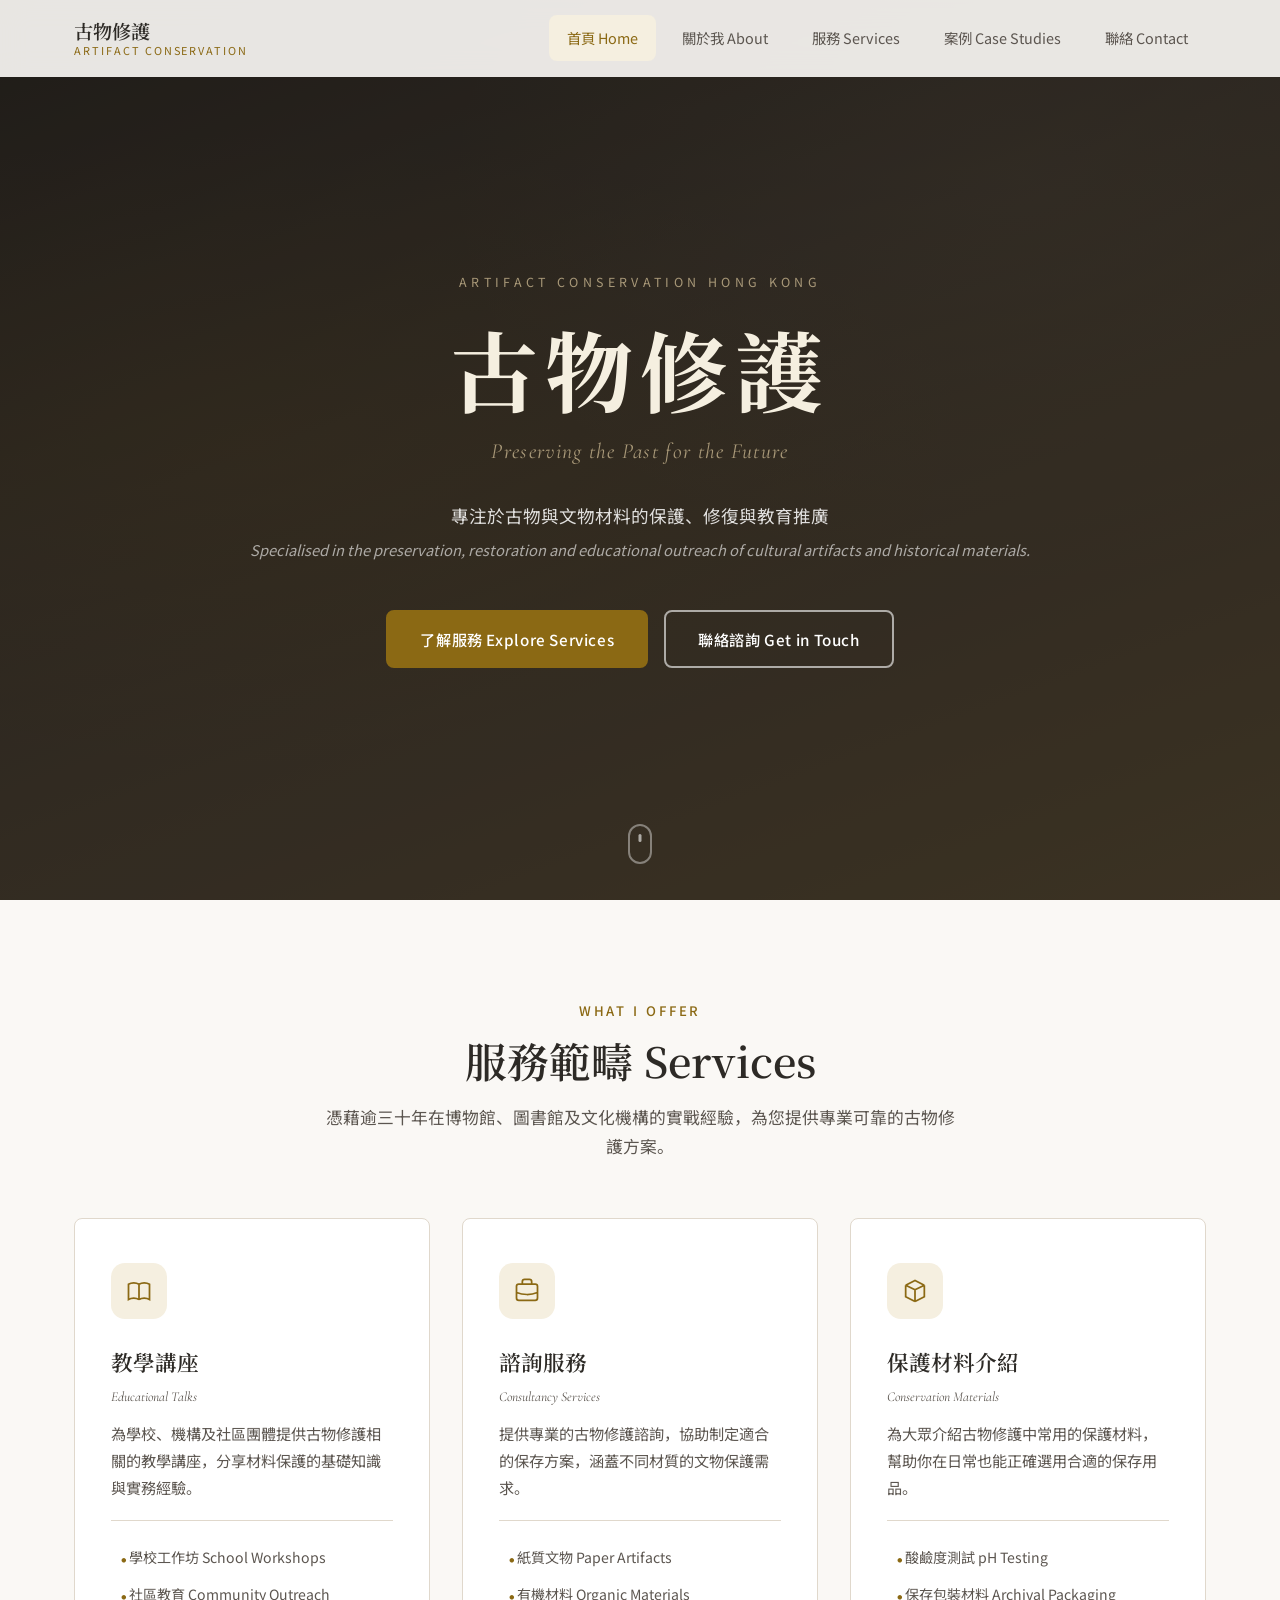
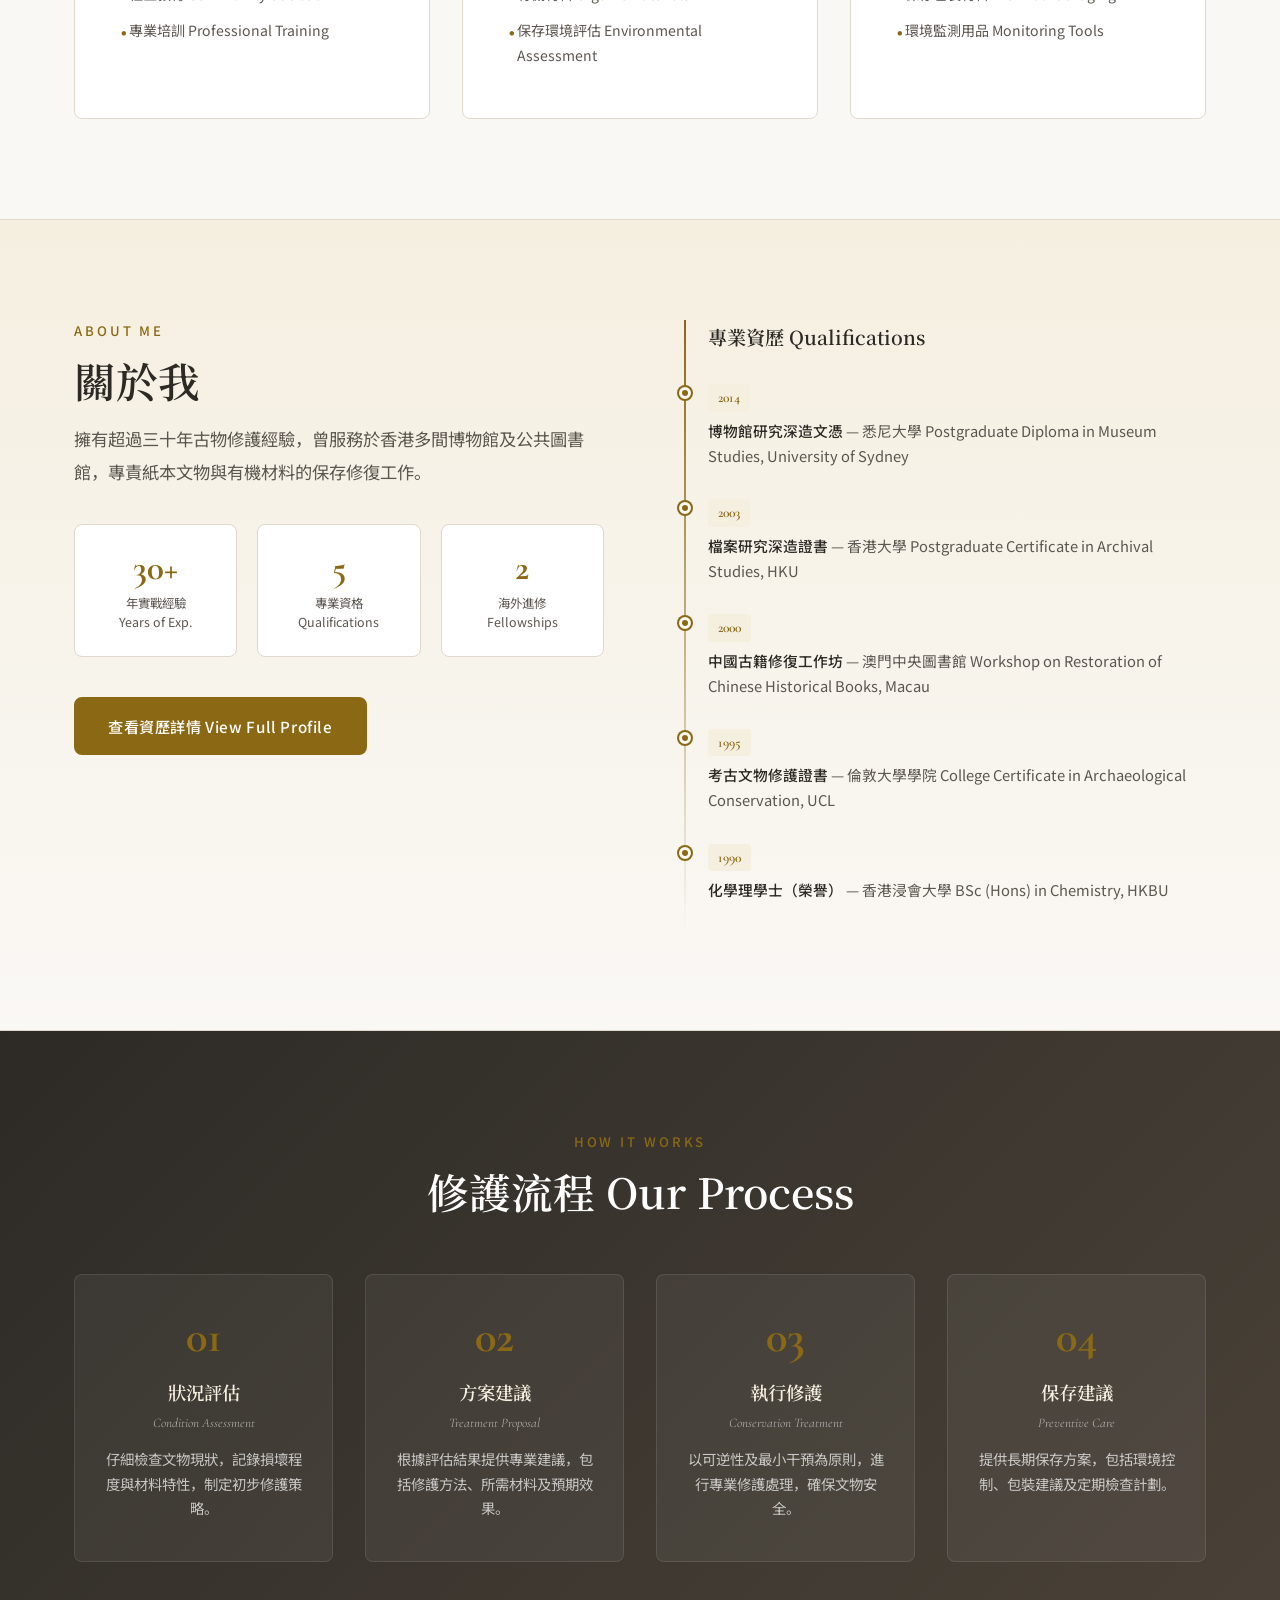
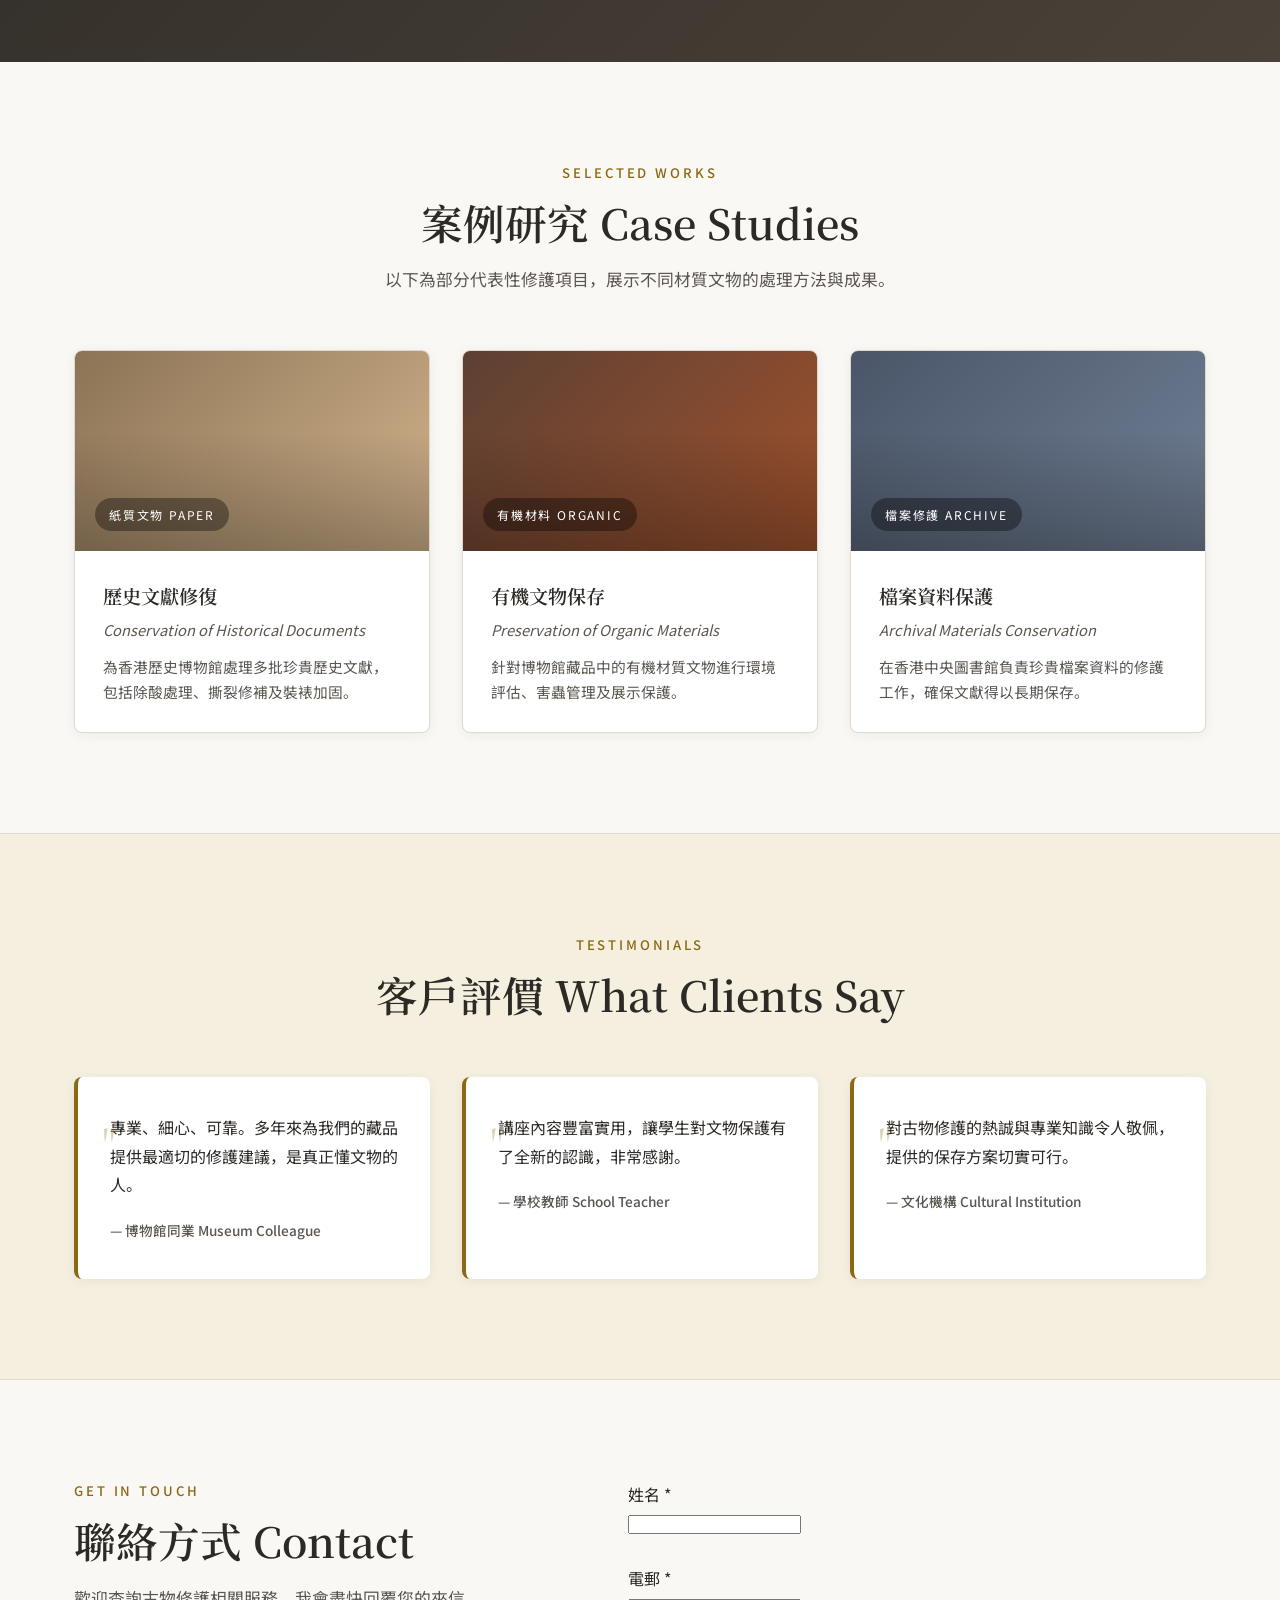
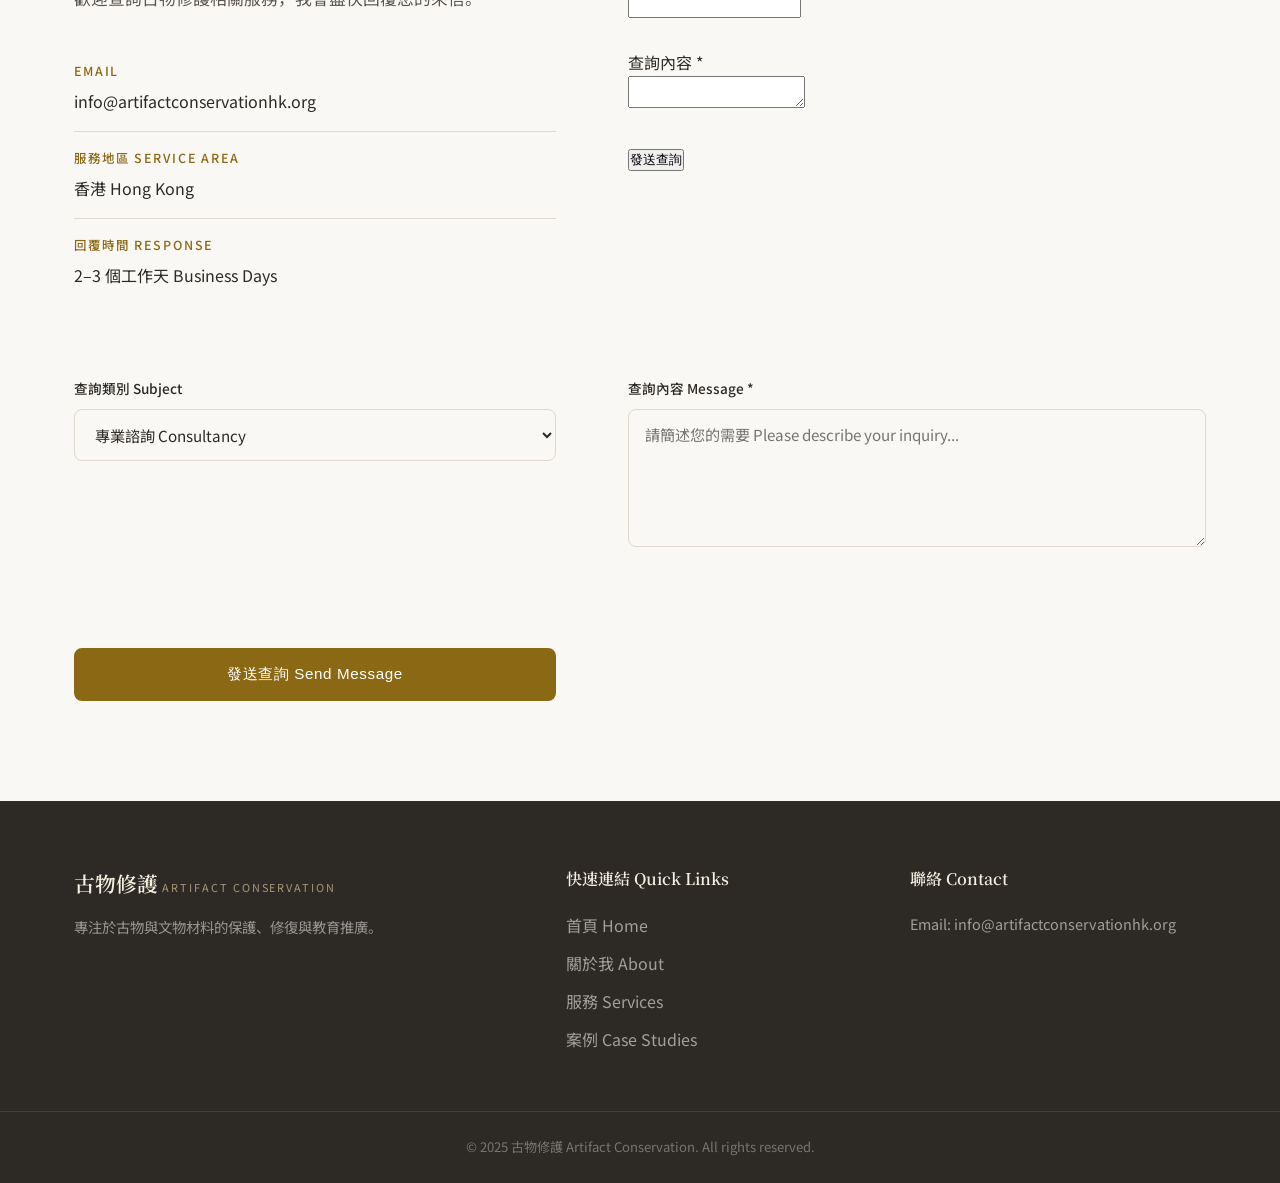
==== index.html @ 7758b143 "Update contact form with new submission method" ====
<!DOCTYPE html>
<html lang="zh-HK">
<head>
<meta charset="UTF-8">
<meta name="viewport" content="width=device-width, initial-scale=1.0">
<meta name="description" content="古物修護 Artifact Conservation — 專注於古物與文物材料的保護、修復與教育推廣。提供教學講座、專業諮詢及保護材料建議。">
<meta name="keywords" content="古物修護, 文物修復, artifact conservation, Hong Kong, 香港, 文物保護, conservation consultancy">
<meta property="og:title" content="古物修護 Artifact Conservation">
<meta property="og:description" content="專注於古物與文物材料的保護、修復與教育推廣">
<meta property="og:type" content="website">
<title>古物修護 Artifact Conservation | 專業文物修復與保護</title>
<link rel="preconnect" href="https://fonts.googleapis.com">
<link rel="preconnect" href="https://fonts.gstatic.com" crossorigin>
<link href="https://fonts.googleapis.com/css2?family=Cormorant+Garamond:wght@400;500;600;700&family=Noto+Sans+SC:wght@300;400;500;700&family=Noto+Serif+SC:wght@400;500;600;700&display=swap" rel="stylesheet">
<style>
/* ========================================
   古物修護 Artifact Conservation
   Complete Single-File Stylesheet
   ======================================== */
*,*::before,*::after{margin:0;padding:0;box-sizing:border-box}
:root{
    --color-bg:#FAF8F5;--color-surface:#FFFFFF;--color-text:#2D2A26;--color-text-light:#5C5650;
    --color-accent:#8B6914;--color-accent-dark:#6B4F0A;--color-accent-soft:#F5EFE0;
    --color-earth:#6B5B3E;--color-earth-light:#A89878;--color-border:#E0D8CC;
    --color-overlay:rgba(20,18,14,.55);
    --font-serif:'Cormorant Garamond','Noto Serif SC',Georgia,serif;
    --font-sans:'Noto Sans SC','Helvetica Neue',Arial,sans-serif;
    --font-serif-cn:'Noto Serif SC','Cormorant Garamond',serif;
    --container-max:1180px;--radius:8px;
    --shadow-sm:0 2px 12px rgba(0,0,0,.06);--shadow-md:0 6px 28px rgba(0,0,0,.1);--shadow-lg:0 12px 48px rgba(0,0,0,.14);
    --transition:all .35s cubic-bezier(.4,0,.2,1);
}
html{scroll-behavior:smooth;scroll-padding-top:80px}
body{font-family:var(--font-sans);font-size:16px;line-height:1.75;color:var(--color-text);background:var(--color-bg);-webkit-font-smoothing:antialiased;-moz-osx-font-smoothing:grayscale}
img{max-width:100%;display:block}
a{color:var(--color-accent);text-decoration:none;transition:var(--transition)}
a:hover{color:var(--color-accent-dark)}
.container{max-width:var(--container-max);margin:0 auto;padding:0 24px}

/* Typography */
.section-eyebrow{font-size:.82rem;font-weight:500;letter-spacing:.22em;text-transform:uppercase;color:var(--color-accent);margin-bottom:10px}
.section-title{font-family:var(--font-serif-cn);font-size:clamp(1.8rem,3.5vw,2.6rem);font-weight:600;line-height:1.3;margin-bottom:16px;color:var(--color-text)}
.section-intro{font-size:1.05rem;color:var(--color-text-light);max-width:640px;margin:0 auto 48px}
.section-header{text-align:center;margin-bottom:56px}
.section-header.light .section-title{color:#fff}
.section-header.light .section-intro{color:rgba(255,255,255,.8)}

/* Buttons */
.btn{display:inline-flex;align-items:center;justify-content:center;padding:14px 32px;font-size:.95rem;font-weight:500;letter-spacing:.04em;border-radius:var(--radius);border:2px solid transparent;cursor:pointer;transition:var(--transition);text-decoration:none;white-space:nowrap}
.btn-primary{background:var(--color-accent);color:#fff;border-color:var(--color-accent)}
.btn-primary:hover{background:var(--color-accent-dark);border-color:var(--color-accent-dark);color:#fff;transform:translateY(-2px);box-shadow:var(--shadow-md)}
.btn-outline{background:transparent;color:#fff;border-color:rgba(255,255,255,.6)}
.btn-outline:hover{background:rgba(255,255,255,.12);border-color:#fff;color:#fff}
.btn-block{width:100%}

/* Navigation */
.navbar{position:fixed;top:0;left:0;right:0;z-index:1000;background:rgba(250,248,245,.92);backdrop-filter:blur(14px);-webkit-backdrop-filter:blur(14px);border-bottom:1px solid transparent;transition:var(--transition)}
.navbar.scrolled{border-bottom-color:var(--color-border);box-shadow:var(--shadow-sm)}
.nav-container{max-width:var(--container-max);margin:0 auto;padding:0 24px;display:flex;align-items:center;justify-content:space-between;height:76px}
.nav-logo{display:flex;flex-direction:column;line-height:1.2;text-decoration:none}
.logo-cn{font-family:var(--font-serif-cn);font-size:1.2rem;font-weight:600;color:var(--color-text)}
.logo-en{font-size:.68rem;letter-spacing:.18em;text-transform:uppercase;color:var(--color-accent);margin-top:2px}
.nav-menu{display:flex;list-style:none;gap:8px}
.nav-link{display:block;padding:10px 18px;font-size:.9rem;color:var(--color-text-light);border-radius:var(--radius);transition:var(--transition);white-space:nowrap}
.nav-link:hover,.nav-link.active{color:var(--color-accent);background:var(--color-accent-soft)}
.nav-toggle{display:none;flex-direction:column;gap:5px;background:none;border:none;cursor:pointer;padding:8px}
.nav-toggle span{width:26px;height:2px;background:var(--color-text);border-radius:2px;transition:var(--transition)}

/* Hero */
.hero{position:relative;min-height:100vh;display:flex;align-items:center;justify-content:center;text-align:center;background:linear-gradient(160deg,#2D2A26 0%,#4A4238 40%,#6B5B3E 100%);overflow:hidden;padding:120px 24px 80px}
.hero::before{content:'';position:absolute;inset:0;background-image:radial-gradient(ellipse at 20% 50%,rgba(139,105,20,.15) 0%,transparent 50%),radial-gradient(ellipse at 80% 20%,rgba(168,152,120,.1) 0%,transparent 40%);pointer-events:none}
.hero-overlay{position:absolute;inset:0;background:var(--color-overlay)}
.hero-content{position:relative;z-index:2;max-width:800px;color:#fff}
.hero-eyebrow{font-size:.78rem;letter-spacing:.35em;text-transform:uppercase;color:var(--color-earth-light);margin-bottom:24px}
.hero-title{margin-bottom:28px}
.hero-title-cn{display:block;font-family:var(--font-serif-cn);font-size:clamp(3rem,8vw,5.5rem);font-weight:700;letter-spacing:.08em;color:#F5EFE0;line-height:1.15}
.hero-title-en{display:block;font-family:var(--font-serif);font-size:clamp(1rem,2vw,1.35rem);font-weight:400;font-style:italic;color:var(--color-earth-light);letter-spacing:.06em;margin-top:14px}
.hero-subtitle{font-size:1.1rem;line-height:1.9;color:rgba(255,255,255,.85);margin-bottom:44px}
.hero-subtitle em{font-size:.92rem;color:rgba(255,255,255,.6)}
.hero-actions{display:flex;gap:16px;justify-content:center;flex-wrap:wrap}
.hero-scroll{position:absolute;bottom:36px;left:50%;transform:translateX(-50%);z-index:2}
.hero-scroll span{display:block;width:24px;height:40px;border:2px solid rgba(255,255,255,.4);border-radius:14px;position:relative}
.hero-scroll span::after{content:'';position:absolute;top:8px;left:50%;transform:translateX(-50%);width:3px;height:8px;background:rgba(255,255,255,.6);border-radius:2px;animation:scroll-bounce 1.8s infinite}
@keyframes scroll-bounce{0%,100%{opacity:1;transform:translateX(-50%) translateY(0)}50%{opacity:.3;transform:translateX(-50%) translateY(10px)}}

/* Services */
.services{padding:100px 0;background:var(--color-bg)}
.services-grid{display:grid;grid-template-columns:repeat(auto-fit,minmax(300px,1fr));gap:32px}
.service-card{background:var(--color-surface);border:1px solid var(--color-border);border-radius:var(--radius);padding:44px 36px;transition:var(--transition);position:relative;overflow:hidden}
.service-card::before{content:'';position:absolute;top:0;left:0;right:0;height:4px;background:linear-gradient(90deg,var(--color-accent),var(--color-earth-light));opacity:0;transition:var(--transition)}
.service-card:hover{transform:translateY(-6px);box-shadow:var(--shadow-lg);border-color:transparent}
.service-card:hover::before{opacity:1}
.service-icon{width:56px;height:56px;border-radius:14px;background:var(--color-accent-soft);color:var(--color-accent);display:flex;align-items:center;justify-content:center;margin-bottom:24px}
.service-icon svg{width:28px;height:28px}
.service-card h3{font-family:var(--font-serif-cn);font-size:1.35rem;font-weight:600;margin-bottom:12px}
.service-card h3 em{display:block;font-family:var(--font-serif);font-size:.85rem;font-weight:400;color:var(--color-text-light);font-style:italic;margin-top:4px}
.service-card>p{color:var(--color-text-light);margin-bottom:20px;font-size:.95rem}
.service-list{list-style:none;padding:18px 0 0;border-top:1px solid var(--color-border)}
.service-list li{font-size:.88rem;color:var(--color-text-light);padding:6px 0 6px 18px;position:relative}
.service-list li::before{content:'·';position:absolute;left:4px;color:var(--color-accent);font-weight:700;font-size:1.1rem}

/* About */
.about-preview{padding:100px 0;background:linear-gradient(180deg,#F5EFE0 0%,#FAF8F5 100%);border-top:1px solid var(--color-border);border-bottom:1px solid var(--color-border)}
.about-grid{display:grid;grid-template-columns:1fr 1fr;gap:72px;align-items:start}
.about-lead{font-size:1.08rem;color:var(--color-text-light);line-height:1.9;margin-bottom:36px}
.credentials{display:grid;grid-template-columns:repeat(3,1fr);gap:20px;margin-bottom:40px}
.credential-item{text-align:center;padding:24px 16px;background:var(--color-surface);border-radius:var(--radius);border:1px solid var(--color-border)}
.credential-num{display:block;font-family:var(--font-serif);font-size:2.2rem;font-weight:700;color:var(--color-accent);line-height:1.1}
.credential-label{display:block;font-size:.78rem;color:var(--color-text-light);margin-top:6px;line-height:1.5}
.timeline{position:relative;padding-left:32px}
.timeline::before{content:'';position:absolute;left:8px;top:0;bottom:0;width:2px;background:linear-gradient(180deg,var(--color-accent),transparent)}
.timeline-title{font-family:var(--font-serif-cn);font-size:1.2rem;font-weight:600;margin-bottom:28px}
.timeline-item{position:relative;padding-bottom:28px}
.timeline-item::before{content:'';position:absolute;left:-29px;top:6px;width:12px;height:12px;border-radius:50%;background:var(--color-accent);border:3px solid var(--color-bg);box-shadow:0 0 0 2px var(--color-accent)}
.timeline-year{display:inline-block;font-family:var(--font-serif);font-size:.85rem;font-weight:600;color:var(--color-accent);background:var(--color-accent-soft);padding:2px 10px;border-radius:4px;margin-bottom:6px}
.timeline-item p{font-size:.92rem;color:var(--color-text-light);line-height:1.7}
.timeline-item strong{color:var(--color-text);font-weight:500}

/* Process */
.process{padding:100px 0;background:linear-gradient(135deg,#2D2A26 0%,#4A4238 100%);color:#fff}
.process-steps{display:grid;grid-template-columns:repeat(auto-fit,minmax(240px,1fr));gap:32px}
.process-step{text-align:center;padding:40px 28px;background:rgba(255,255,255,.05);border:1px solid rgba(255,255,255,.1);border-radius:var(--radius);transition:var(--transition)}
.process-step:hover{background:rgba(255,255,255,.08);transform:translateY(-4px)}
.step-num{display:inline-block;font-family:var(--font-serif);font-size:2.8rem;font-weight:700;color:var(--color-accent);margin-bottom:16px;line-height:1}
.process-step h4{font-family:var(--font-serif-cn);font-size:1.15rem;font-weight:600;margin-bottom:12px;color:#F5EFE0}
.process-step h4 em{display:block;font-family:var(--font-serif);font-size:.82rem;font-weight:400;color:rgba(255,255,255,.55);font-style:italic;margin-top:4px}
.process-step p{font-size:.9rem;color:rgba(255,255,255,.7);line-height:1.7}

/* Case Studies */
.case-studies{padding:100px 0;background:var(--color-bg)}
.cases-grid{display:grid;grid-template-columns:repeat(auto-fit,minmax(320px,1fr));gap:32px}
.case-card{background:var(--color-surface);border-radius:var(--radius);overflow:hidden;box-shadow:var(--shadow-sm);transition:var(--transition);border:1px solid var(--color-border)}
.case-card:hover{transform:translateY(-6px);box-shadow:var(--shadow-lg)}
.case-image{height:200px;display:flex;align-items:flex-end;padding:20px;position:relative}
.case-image::after{content:'';position:absolute;inset:0;background:linear-gradient(180deg,transparent 40%,rgba(0,0,0,.3) 100%)}
.case-category{position:relative;z-index:1;font-size:.75rem;letter-spacing:.15em;text-transform:uppercase;color:#fff;background:rgba(0,0,0,.35);padding:6px 14px;border-radius:20px;backdrop-filter:blur(4px)}
.case-body{padding:28px}
.case-body h3{font-family:var(--font-serif-cn);font-size:1.2rem;font-weight:600;margin-bottom:4px}
.case-en{font-size:.82rem;color:var(--color-accent);font-style:italic;margin-bottom:12px}
.case-body>p{font-size:.92rem;color:var(--color-text-light);line-height:1.7}

/* Testimonials */
.testimonials{padding:100px 0;background:var(--color-accent-soft);border-top:1px solid var(--color-border);border-bottom:1px solid var(--color-border)}
.testimonials-grid{display:grid;grid-template-columns:repeat(auto-fit,minmax(300px,1fr));gap:32px}
.testimonial{background:var(--color-surface);padding:36px 32px;border-radius:var(--radius);border-left:4px solid var(--color-accent);box-shadow:var(--shadow-sm);font-style:normal}
.testimonial p{font-size:1rem;color:var(--color-text);line-height:1.8;margin-bottom:20px;position:relative}
.testimonial p::before{content:'"';font-family:var(--font-serif);font-size:3rem;color:var(--color-accent);position:absolute;top:-12px;left:-8px;opacity:.3}
.testimonial footer{font-size:.85rem;color:var(--color-text-light);font-weight:500}

/* Contact */
.contact{padding:100px 0;background:var(--color-bg)}
.contact-grid{display:grid;grid-template-columns:1fr 1.2fr;gap:72px;align-items:start}
.contact-lead{font-size:1.05rem;color:var(--color-text-light);margin-bottom:32px;line-height:1.8}
.contact-list{list-style:none;padding:0}
.contact-list li{display:flex;flex-direction:column;padding:16px 0;border-bottom:1px solid var(--color-border)}
.contact-list li:last-child{border-bottom:none}
.contact-label{font-size:.78rem;text-transform:uppercase;letter-spacing:.15em;color:var(--color-accent);font-weight:500;margin-bottom:4px}
.contact-list a,.contact-list span:not(.contact-label){font-size:1rem;color:var(--color-text)}
.contact-form{background:var(--color-surface);padding:40px;border-radius:var(--radius);box-shadow:var(--shadow-sm);border:1px solid var(--color-border)}
.form-row{display:grid;grid-template-columns:1fr 1fr;gap:20px}
.form-group{margin-bottom:22px}
.form-group label{display:block;font-size:.85rem;font-weight:500;color:var(--color-text);margin-bottom:8px}
.form-group input,.form-group select,.form-group textarea{width:100%;padding:13px 16px;font-size:.95rem;font-family:var(--font-sans);color:var(--color-text);background:var(--color-bg);border:1px solid var(--color-border);border-radius:var(--radius);transition:var(--transition);outline:0}
.form-group input:focus,.form-group select:focus,.form-group textarea:focus{border-color:var(--color-accent);box-shadow:0 0 0 3px rgba(139,105,20,.12);background:#fff}
.form-group textarea{resize:vertical;min-height:120px}

/* Footer */
.footer{background:#2D2A26;color:rgba(255,255,255,.7);padding:64px 0 0}
.footer-grid{display:grid;grid-template-columns:1.5fr 1fr 1fr;gap:48px;margin-bottom:48px}
.footer-brand .logo-cn{color:#F5EFE0;font-size:1.3rem}
.footer-brand .logo-en{color:var(--color-earth-light)}
.footer-brand p{margin-top:14px;font-size:.9rem;color:rgba(255,255,255,.5);line-height:1.7}
.footer h4{font-family:var(--font-serif-cn);font-size:1rem;font-weight:600;color:#F5EFE0;margin-bottom:18px}
.footer-links ul{list-style:none;padding:0}
.footer-links li{margin-bottom:10px}
.footer-links a{color:rgba(255,255,255,.55);font-size:.9rem)}
.footer-links a:hover{color:var(--color-accent)}
.footer-contact p{font-size:.9rem;color:rgba(255,255,255,.55)}
.footer-bottom{border-top:1px solid rgba(255,255,255,.1);padding:24px 0;text-align:center}
.footer-bottom p{font-size:.82rem;color:rgba(255,255,255,.35)}

/* AOS Animations */
[data-aos]{opacity:0;transform:translateY(30px);transition:opacity .7s ease,transform .7s ease}
[data-aos].aos-animate{opacity:1;transform:translateY(0)}
[data-aos="fade-right"]{transform:translateX(-30px)}
[data-aos="fade-right"].aos-animate{transform:translateX(0)}
[data-aos="fade-left"]{transform:translateX(30px)}
[data-aos="fade-left"].aos-animate{transform:translateX(0)}

/* Responsive */
@media (max-width:960px){
    .about-grid,.contact-grid{grid-template-columns:1fr;gap:48px}
    .footer-grid{grid-template-columns:1fr 1fr}
}
@media (max-width:768px){
    .nav-toggle{display:flex}
    .nav-menu{position:fixed;top:76px;left:0;right:0;background:var(--color-surface);flex-direction:column;padding:20px;gap:4px;box-shadow:var(--shadow-md);transform:translateY(-120%);transition:transform .4s ease}
    .nav-menu.open{transform:translateY(0)}
    .nav-link{padding:14px 18px;font-size:1rem}
    .hero{padding:100px 20px 60px}
    .hero-actions{flex-direction:column;align-items:stretch}
    .form-row{grid-template-columns:1fr}
    .credentials{grid-template-columns:1fr}
    .footer-grid{grid-template-columns:1fr;gap:36px}
    .contact-form{padding:28px 22px}
    .services,.about-preview,.process,.case-studies,.testimonials,.contact{padding:72px 0}
}
@media (max-width:480px){
    .container{padding:0 18px}
    .service-card{padding:36px 28px}
    .timeline{padding-left:24px}
}
</style>
</head>
<body>

<nav class="navbar" id="navbar">
    <div class="nav-container">
        <a href="#home" class="nav-logo">
            <span class="logo-cn">古物修護</span>
            <span class="logo-en">Artifact Conservation</span>
        </a>
        <button class="nav-toggle" id="navToggle" aria-label="開啟選單">
            <span></span><span></span><span></span>
        </button>
        <ul class="nav-menu" id="navMenu">
            <li><a href="#home" class="nav-link active">首頁 Home</a></li>
            <li><a href="#about" class="nav-link">關於我 About</a></li>
            <li><a href="#services" class="nav-link">服務 Services</a></li>
            <li><a href="#case-studies" class="nav-link">案例 Case Studies</a></li>
            <li><a href="#contact" class="nav-link">聯絡 Contact</a></li>
        </ul>
    </div>
</nav>

<!-- Hero -->
<section class="hero" id="home">
    <div class="hero-overlay"></div>
    <div class="hero-content">
        <p class="hero-eyebrow">Artifact Conservation Hong Kong</p>
        <h1 class="hero-title">
            <span class="hero-title-cn">古物修護</span>
            <span class="hero-title-en">Preserving the Past for the Future</span>
        </h1>
        <p class="hero-subtitle">
            專注於古物與文物材料的保護、修復與教育推廣<br>
            <em>Specialised in the preservation, restoration and educational outreach of cultural artifacts and historical materials.</em>
        </p>
        <div class="hero-actions">
            <a href="#services" class="btn btn-primary">了解服務 Explore Services</a>
            <a href="#contact" class="btn btn-outline">聯絡諮詢 Get in Touch</a>
        </div>
    </div>
    <div class="hero-scroll"><span></span></div>
</section>

<!-- Services -->
<section class="services" id="services">
    <div class="container">
        <header class="section-header">
            <p class="section-eyebrow">What I Offer</p>
            <h2 class="section-title">服務範疇 Services</h2>
            <p class="section-intro">憑藉逾三十年在博物館、圖書館及文化機構的實戰經驗，為您提供專業可靠的古物修護方案。</p>
        </header>
        <div class="services-grid">
            <article class="service-card" data-aos="fade-up">
                <div class="service-icon">
                    <svg viewBox="0 0 24 24" fill="none" stroke="currentColor" stroke-width="1.5"><path d="M12 6.253v13m0-13C10.832 5.477 9.246 5 7.5 5S4.168 5.477 3 6.253v13C4.168 18.477 5.754 18 7.5 18s3.332.477 4.5 1.253m0-13C13.168 5.477 14.754 5 16.5 5c1.747 0 3.332.477 4.5 1.253v13C19.832 18.477 18.247 18 16.5 18c-1.746 0-3.332.477-4.5 1.253"/></svg>
                </div>
                <h3>教學講座 <em>Educational Talks</em></h3>
                <p>為學校、機構及社區團體提供古物修護相關的教學講座，分享材料保護的基礎知識與實務經驗。</p>
                <ul class="service-list">
                    <li>學校工作坊 School Workshops</li>
                    <li>社區教育 Community Outreach</li>
                    <li>專業培訓 Professional Training</li>
                </ul>
            </article>
            <article class="service-card" data-aos="fade-up" data-aos-delay="100">
                <div class="service-icon">
                    <svg viewBox="0 0 24 24" fill="none" stroke="currentColor" stroke-width="1.5"><path d="M21 13.255A23.931 23.931 0 0112 15c-3.183 0-6.22-.62-9-1.745M16 6V4a2 2 0 00-2-2h-4a2 2 0 00-2 2v2m4 6h.01M5 20h14a2 2 0 002-2V8a2 2 0 00-2-2H5a2 2 0 00-2 2v10a2 2 0 002 2z"/></svg>
                </div>
                <h3>諮詢服務 <em>Consultancy Services</em></h3>
                <p>提供專業的古物修護諮詢，協助制定適合的保存方案，涵蓋不同材質的文物保護需求。</p>
                <ul class="service-list">
                    <li>紙質文物 Paper Artifacts</li>
                    <li>有機材料 Organic Materials</li>
                    <li>保存環境評估 Environmental Assessment</li>
                </ul>
            </article>
            <article class="service-card" data-aos="fade-up" data-aos-delay="200">
                <div class="service-icon">
                    <svg viewBox="0 0 24 24" fill="none" stroke="currentColor" stroke-width="1.5"><path d="M20 7l-8-4-8 4m16 0l-8 4m8-4v10l-8 4m0-10L4 7m8 4v10M4 7v10l8 4"/></svg>
                </div>
                <h3>保護材料介紹 <em>Conservation Materials</em></h3>
                <p>為大眾介紹古物修護中常用的保護材料，幫助你在日常也能正確選用合適的保存用品。</p>
                <ul class="service-list">
                    <li>酸鹼度測試 pH Testing</li>
                    <li>保存包裝材料 Archival Packaging</li>
                    <li>環境監測用品 Monitoring Tools</li>
                </ul>
            </article>
        </div>
    </div>
</section>

<!-- About -->
<section class="about-preview" id="about">
    <div class="container about-grid">
        <div class="about-text" data-aos="fade-right">
            <p class="section-eyebrow">About Me</p>
            <h2 class="section-title">關於我</h2>
            <p class="about-lead">擁有超過三十年古物修護經驗，曾服務於香港多間博物館及公共圖書館，專責紙本文物與有機材料的保存修復工作。</p>
            <div class="credentials">
                <div class="credential-item">
                    <span class="credential-num">30+</span>
                    <span class="credential-label">年實戰經驗<br>Years of Exp.</span>
                </div>
                <div class="credential-item">
                    <span class="credential-num">5</span>
                    <span class="credential-label">專業資格<br>Qualifications</span>
                </div>
                <div class="credential-item">
                    <span class="credential-num">2</span>
                    <span class="credential-label">海外進修<br>Fellowships</span>
                </div>
            </div>
            <a href="#case-studies" class="btn btn-primary">查看資歷詳情 View Full Profile</a>
        </div>
        <div class="timeline" data-aos="fade-left">
            <h3 class="timeline-title">專業資歷 Qualifications</h3>
            <div class="timeline-item">
                <span class="timeline-year">2014</span>
                <p><strong>博物館研究深造文憑</strong> — 悉尼大學 Postgraduate Diploma in Museum Studies, University of Sydney</p>
            </div>
            <div class="timeline-item">
                <span class="timeline-year">2003</span>
                <p><strong>檔案研究深造證書</strong> — 香港大學 Postgraduate Certificate in Archival Studies, HKU</p>
            </div>
            <div class="timeline-item">
                <span class="timeline-year">2000</span>
                <p><strong>中國古籍修復工作坊</strong> — 澳門中央圖書館 Workshop on Restoration of Chinese Historical Books, Macau</p>
            </div>
            <div class="timeline-item">
                <span class="timeline-year">1995</span>
                <p><strong>考古文物修護證書</strong> — 倫敦大學學院 College Certificate in Archaeological Conservation, UCL</p>
            </div>
            <div class="timeline-item">
                <span class="timeline-year">1990</span>
                <p><strong>化學理學士（榮譽）</strong> — 香港浸會大學 BSc (Hons) in Chemistry, HKBU</p>
            </div>
        </div>
    </div>
</section>

<!-- Process -->
<section class="process">
    <div class="container">
        <header class="section-header light">
            <p class="section-eyebrow">How It Works</p>
            <h2 class="section-title">修護流程 Our Process</h2>
        </header>
        <div class="process-steps">
            <div class="process-step" data-aos="fade-up">
                <span class="step-num">01</span>
                <h4>狀況評估<br><em>Condition Assessment</em></h4>
                <p>仔細檢查文物現狀，記錄損壞程度與材料特性，制定初步修護策略。</p>
            </div>
            <div class="process-step" data-aos="fade-up" data-aos-delay="100">
                <span class="step-num">02</span>
                <h4>方案建議<br><em>Treatment Proposal</em></h4>
                <p>根據評估結果提供專業建議，包括修護方法、所需材料及預期效果。</p>
            </div>
            <div class="process-step" data-aos="fade-up" data-aos-delay="200">
                <span class="step-num">03</span>
                <h4>執行修護<br><em>Conservation Treatment</em></h4>
                <p>以可逆性及最小干預為原則，進行專業修護處理，確保文物安全。</p>
            </div>
            <div class="process-step" data-aos="fade-up" data-aos-delay="300">
                <span class="step-num">04</span>
                <h4>保存建議<br><em>Preventive Care</em></h4>
                <p>提供長期保存方案，包括環境控制、包裝建議及定期檢查計劃。</p>
            </div>
        </div>
    </div>
</section>

<!-- Case Studies -->
<section class="case-studies" id="case-studies">
    <div class="container">
        <header class="section-header">
            <p class="section-eyebrow">Selected Works</p>
            <h2 class="section-title">案例研究 Case Studies</h2>
            <p class="section-intro">以下為部分代表性修護項目，展示不同材質文物的處理方法與成果。</p>
        </header>
        <div class="cases-grid">
            <article class="case-card" data-aos="fade-up">
                <div class="case-image" style="background:linear-gradient(135deg,#8B7355 0%,#D2B48C 100%)">
                    <span class="case-category">紙質文物 Paper</span>
                </div>
                <div class="case-body">
                    <h3>歷史文獻修復</h3>
                    <p class="case-en">Conservation of Historical Documents</p>
                    <p>為香港歷史博物館處理多批珍貴歷史文獻，包括除酸處理、撕裂修補及裝裱加固。</p>
                </div>
            </article>
            <article class="case-card" data-aos="fade-up" data-aos-delay="100">
                <div class="case-image" style="background:linear-gradient(135deg,#5C4033 0%,#A0522D 100%)">
                    <span class="case-category">有機材料 Organic</span>
                </div>
                <div class="case-body">
                    <h3>有機文物保存</h3>
                    <p class="case-en">Preservation of Organic Materials</p>
                    <p>針對博物館藏品中的有機材質文物進行環境評估、害蟲管理及展示保護。</p>
                </div>
            </article>
            <article class="case-card" data-aos="fade-up" data-aos-delay="200">
                <div class="case-image" style="background:linear-gradient(135deg,#4A5568 0%,#718096 100%)">
                    <span class="case-category">檔案修護 Archive</span>
                </div>
                <div class="case-body">
                    <h3>檔案資料保護</h3>
                    <p class="case-en">Archival Materials Conservation</p>
                    <p>在香港中央圖書館負責珍貴檔案資料的修護工作，確保文獻得以長期保存。</p>
                </div>
            </article>
        </div>
    </div>
</section>

<!-- Testimonials -->
<section class="testimonials">
    <div class="container">
        <header class="section-header">
            <p class="section-eyebrow">Testimonials</p>
            <h2 class="section-title">客戶評價 What Clients Say</h2>
        </header>
        <div class="testimonials-grid">
            <blockquote class="testimonial" data-aos="fade-up">
                <p>專業、細心、可靠。多年來為我們的藏品提供最適切的修護建議，是真正懂文物的人。</p>
                <footer>— 博物館同業 Museum Colleague</footer>
            </blockquote>
            <blockquote class="testimonial" data-aos="fade-up" data-aos-delay="100">
                <p>講座內容豐富實用，讓學生對文物保護有了全新的認識，非常感謝。</p>
                <footer>— 學校教師 School Teacher</footer>
            </blockquote>
            <blockquote class="testimonial" data-aos="fade-up" data-aos-delay="200">
                <p>對古物修護的熱誠與專業知識令人敬佩，提供的保存方案切實可行。</p>
                <footer>— 文化機構 Cultural Institution</footer>
            </blockquote>
        </div>
    </div>
</section>

<!-- Contact -->
<section class="contact" id="contact">
    <div class="container contact-grid">
        <div class="contact-info" data-aos="fade-right">
            <p class="section-eyebrow">Get in Touch</p>
            <h2 class="section-title">聯絡方式 Contact</h2>
            <p class="contact-lead">歡迎查詢古物修護相關服務，我會盡快回覆您的來信。</p>
            <ul class="contact-list">
                <li>
                    <span class="contact-label">Email</span>
                    <a href="mailto:info@artifactconservationhk.org">info@artifactconservationhk.org</a>
                </li>
                <li>
                    <span class="contact-label">服務地區 Service Area</span>
                    <span>香港 Hong Kong</span>
                </li>
                <li>
                    <span class="contact-label">回覆時間 Response</span>
                    <span>2–3 個工作天 Business Days</span>
                </li>
            </ul>
        </div>
       <form action="https://formly.email/submit" method="POST">
  <input type="hidden" name="access_key" value="34b2fdf246ca4be6b4ef51a307ec093a">
  
  <!-- 可選：自訂郵件主旨 -->
  <input type="hidden" name="subject" value="網站查詢 - artifactconservationhk.org">
  
  <!-- 可選：提交後跳轉的感謝頁面（如果有的話）-->
  <!-- <input type="hidden" name="redirect" value="https://artifactconservationhk.org/thanks.html"> -->
  
  <!-- 防垃圾郵件陷阱欄位（隱藏在畫面上）-->
  <input type="checkbox" name="botcheck" style="display:none">
  
  <label>姓名 *</label><br>
  <input type="text" name="name" required><br><br>
  
  <label>電郵 *</label><br>
  <input type="email" name="email" required><br><br>
  
  <label>查詢內容 *</label><br>
  <textarea name="message" required></textarea><br><br>
  
  <button type="submit">發送查詢</button>
</form>

        
            <div class="form-group">
                <label for="subject">查詢類別 Subject</label>
                <select id="subject" name="subject">
                    <option value="consultancy">專業諮詢 Consultancy</option>
                    <option value="talk">教學講座 Educational Talk</option>
                    <option value="materials">保護材料 Materials</option>
                    <option value="other">其他 Others</option>
                </select>
            </div>
            <div class="form-group">
                <label for="message">查詢內容 Message *</label>
                <textarea id="message" name="message" rows="5" required placeholder="請簡述您的需要 Please describe your inquiry..."></textarea>
            </div>
            <button type="submit" class="btn btn-primary btn-block">發送查詢 Send Message</button>
        </form>
    </div>
</section>

<!-- Footer -->
<footer class="footer">
    <div class="container footer-grid">
        <div class="footer-brand">
            <span class="logo-cn">古物修護</span>
            <span class="logo-en">Artifact Conservation</span>
            <p>專注於古物與文物材料的保護、修復與教育推廣。</p>
        </div>
        <div class="footer-links">
            <h4>快速連結 Quick Links</h4>
            <ul>
                <li><a href="#home">首頁 Home</a></li>
                <li><a href="#about">關於我 About</a></li>
                <li><a href="#services">服務 Services</a></li>
                <li><a href="#case-studies">案例 Case Studies</a></li>
            </ul>
        </div>
        <div class="footer-contact">
            <h4>聯絡 Contact</h4>
            <p>Email: info@artifactconservationhk.org</p>
        </div>
    </div>
    <div class="footer-bottom">
        <p>&copy; 2025 古物修護 Artifact Conservation. All rights reserved.</p>
    </div>
</footer>

<script>
(function(){
    'use strict';
    // Navbar scroll
    var navbar=document.getElementById('navbar');
    window.addEventListener('scroll',function(){
        window.pageYOffset>60?navbar.classList.add('scrolled'):navbar.classList.remove('scrolled');
    },{passive:true});

    // Mobile nav
    var navToggle=document.getElementById('navToggle'),navMenu=document.getElementById('navMenu');
    navToggle.addEventListener('click',function(){
        navMenu.classList.toggle('open');
        var spans=navToggle.querySelectorAll('span');
        spans.forEach(function(s,i){
            s.style.transform=navMenu.classList.contains('open')
                ?i===0?'translateY(7px) rotate(45deg)':i===1?'scaleX(0)':'translateY(-7px) rotate(-45deg)'
                :'';
        });
    });
    document.querySelectorAll('.nav-link').forEach(function(link){
        link.addEventListener('click',function(){
            navMenu.classList.remove('open');
            navToggle.querySelectorAll('span').forEach(function(s){s.style.transform=''});
        });
    });

    // Active link
    var sections=document.querySelectorAll('section[id]'),navLinks=document.querySelectorAll('.nav-link');
    window.addEventListener('scroll',function(){
        var current='',sp=window.pageYOffset+120;
        sections.forEach(function(s){
            if(sp>=s.offsetTop&&sp<s.offsetTop+s.offsetHeight)current=s.id;
        });
        navLinks.forEach(function(l){l.classList.remove('active');if(l.getAttribute('href')==='#'+current)l.classList.add('active');});
    },{passive:true});

    // Intersection Observer for AOS
    var obs=new IntersectionObserver(function(entries){
        entries.forEach(function(e){
            if(e.isIntersecting){
                var d=e.target.getAttribute('data-aos-delay')||0;
                setTimeout(function(){e.target.classList.add('aos-animate');},parseInt(d));
                obs.unobserve(e.target);
            }
        });
    },{threshold:0.15,rootMargin:'0px 0px -60px 0px'});
    document.querySelectorAll('[data-aos]').forEach(function(el){obs.observe(el);});

    // Form
    var form=document.getElementById('contactForm');
    form.addEventListener('submit',function(e){
        e.preventDefault();
        var name=document.getElementById('name').value.trim(),
            email=document.getElementById('email').value.trim(),
            msg=document.getElementById('message').value.trim();
        if(!name||!email||!msg){showMsg('請填寫所有必填欄位 Please fill in all required fields.','error');return;}
        if(!/^[^\s@]+@[^\s@]+\.[^\s@]+$/.test(email)){showMsg('請輸入有效的電郵地址 Please enter a valid email.','error');return;}
        var btn=form.querySelector('button[type="submit"]'),orig=btn.textContent;
        btn.textContent='發送中 Sending...';btn.disabled=true;
        setTimeout(function(){
            showMsg('✓ 感謝您的查詢！我會盡快回覆您。 Thank you! I will respond shortly.','success');
            form.reset();btn.textContent=orig;btn.disabled=false;
        },1500);
    });
    function showMsg(t,type){
        var old=document.querySelector('.form-message');if(old)old.remove();
        var m=document.createElement('div');m.className='form-message '+type;m.textContent=t;
        m.style.cssText='margin-top:20px;padding:14px 18px;border-radius:8px;font-size:.92rem;line-height:1.6;'+
            (type==='success'?'background:#E8F5E9;color:#2E7D32;border:1px solid #A5D6A7;':'background:#FFF3E0;color:#E65100;border:1px solid #FFCC80;');
        form.appendChild(m);if(type==='success')setTimeout(function(){m.remove();},6000);
    }

    // Smooth scroll
    document.querySelectorAll('a[href^="#"]').forEach(function(a){
        a.addEventListener('click',function(e){
            var id=this.getAttribute('href');if(id==='#')return;
            var t=document.querySelector(id);if(t){e.preventDefault();window.scrollTo({top:t.offsetTop-76,behavior:'smooth'});}
        });
    });
})();
</script>
</body>
</html>
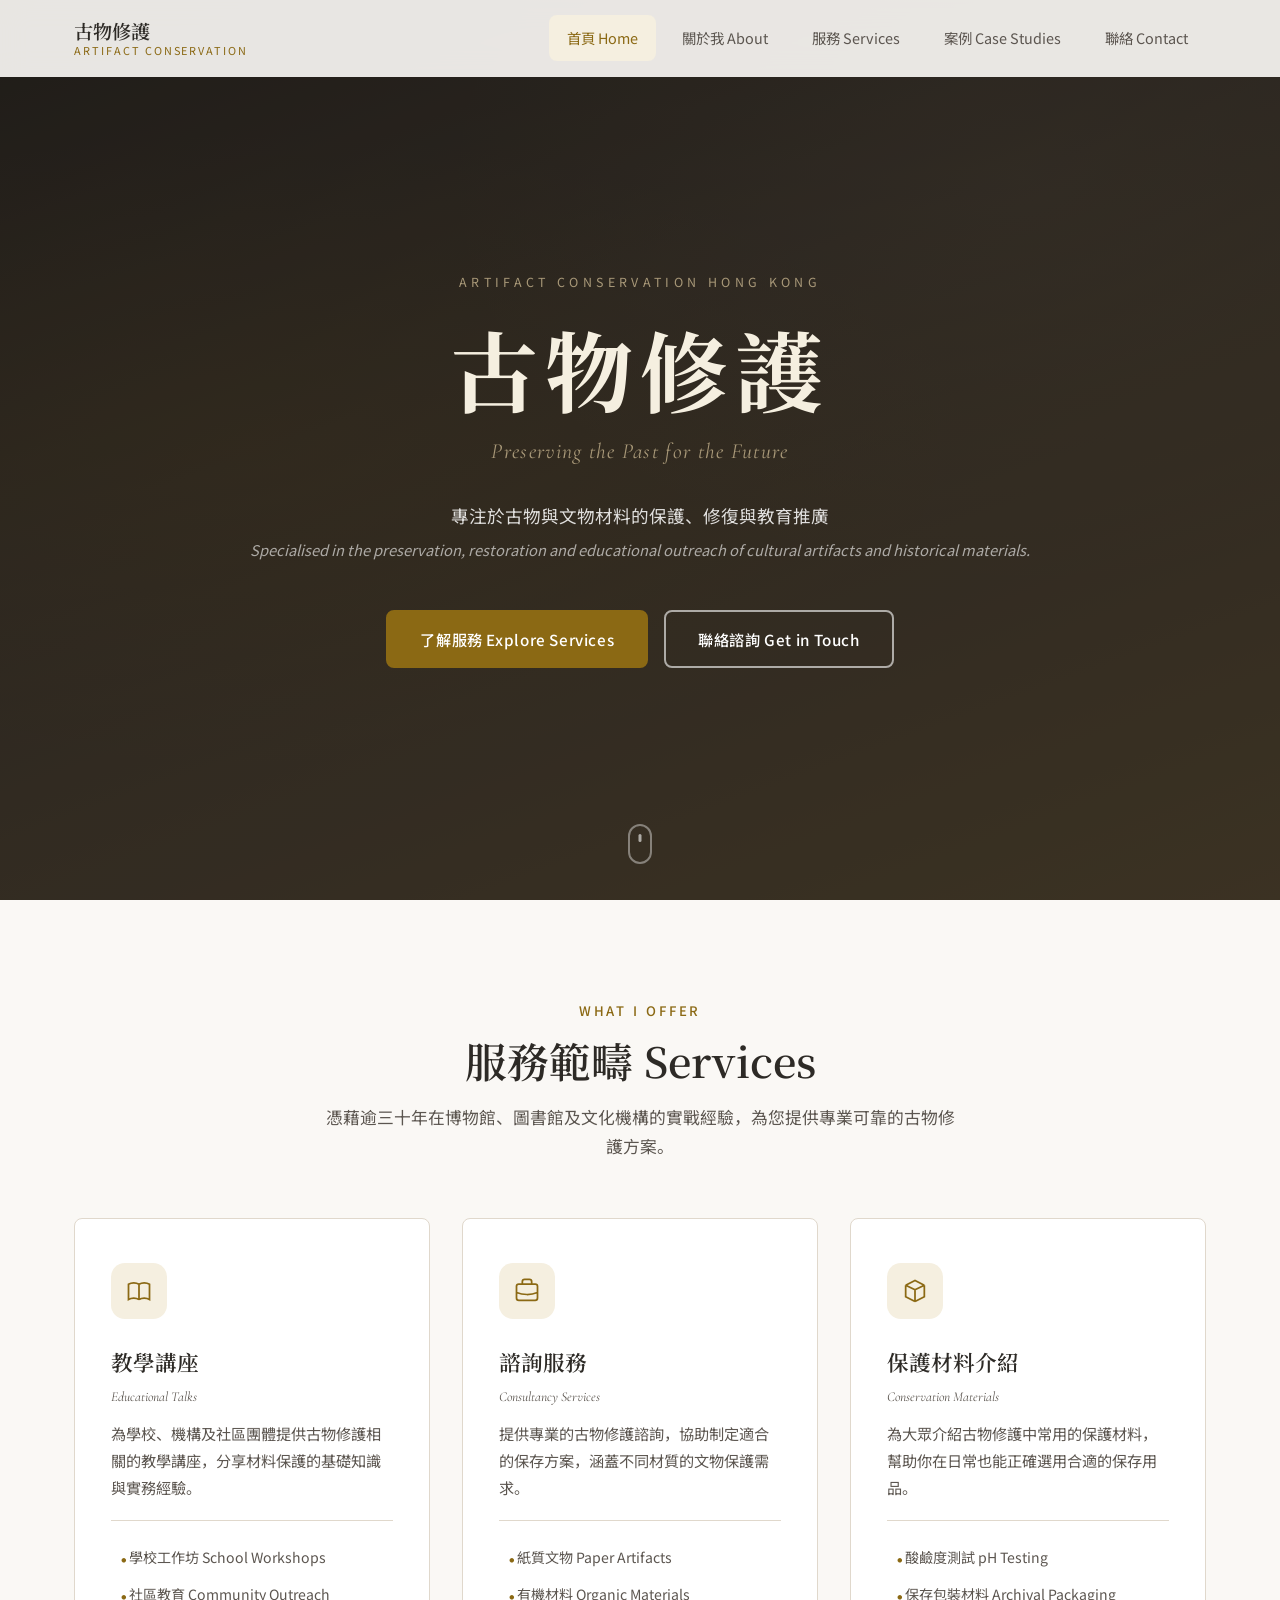
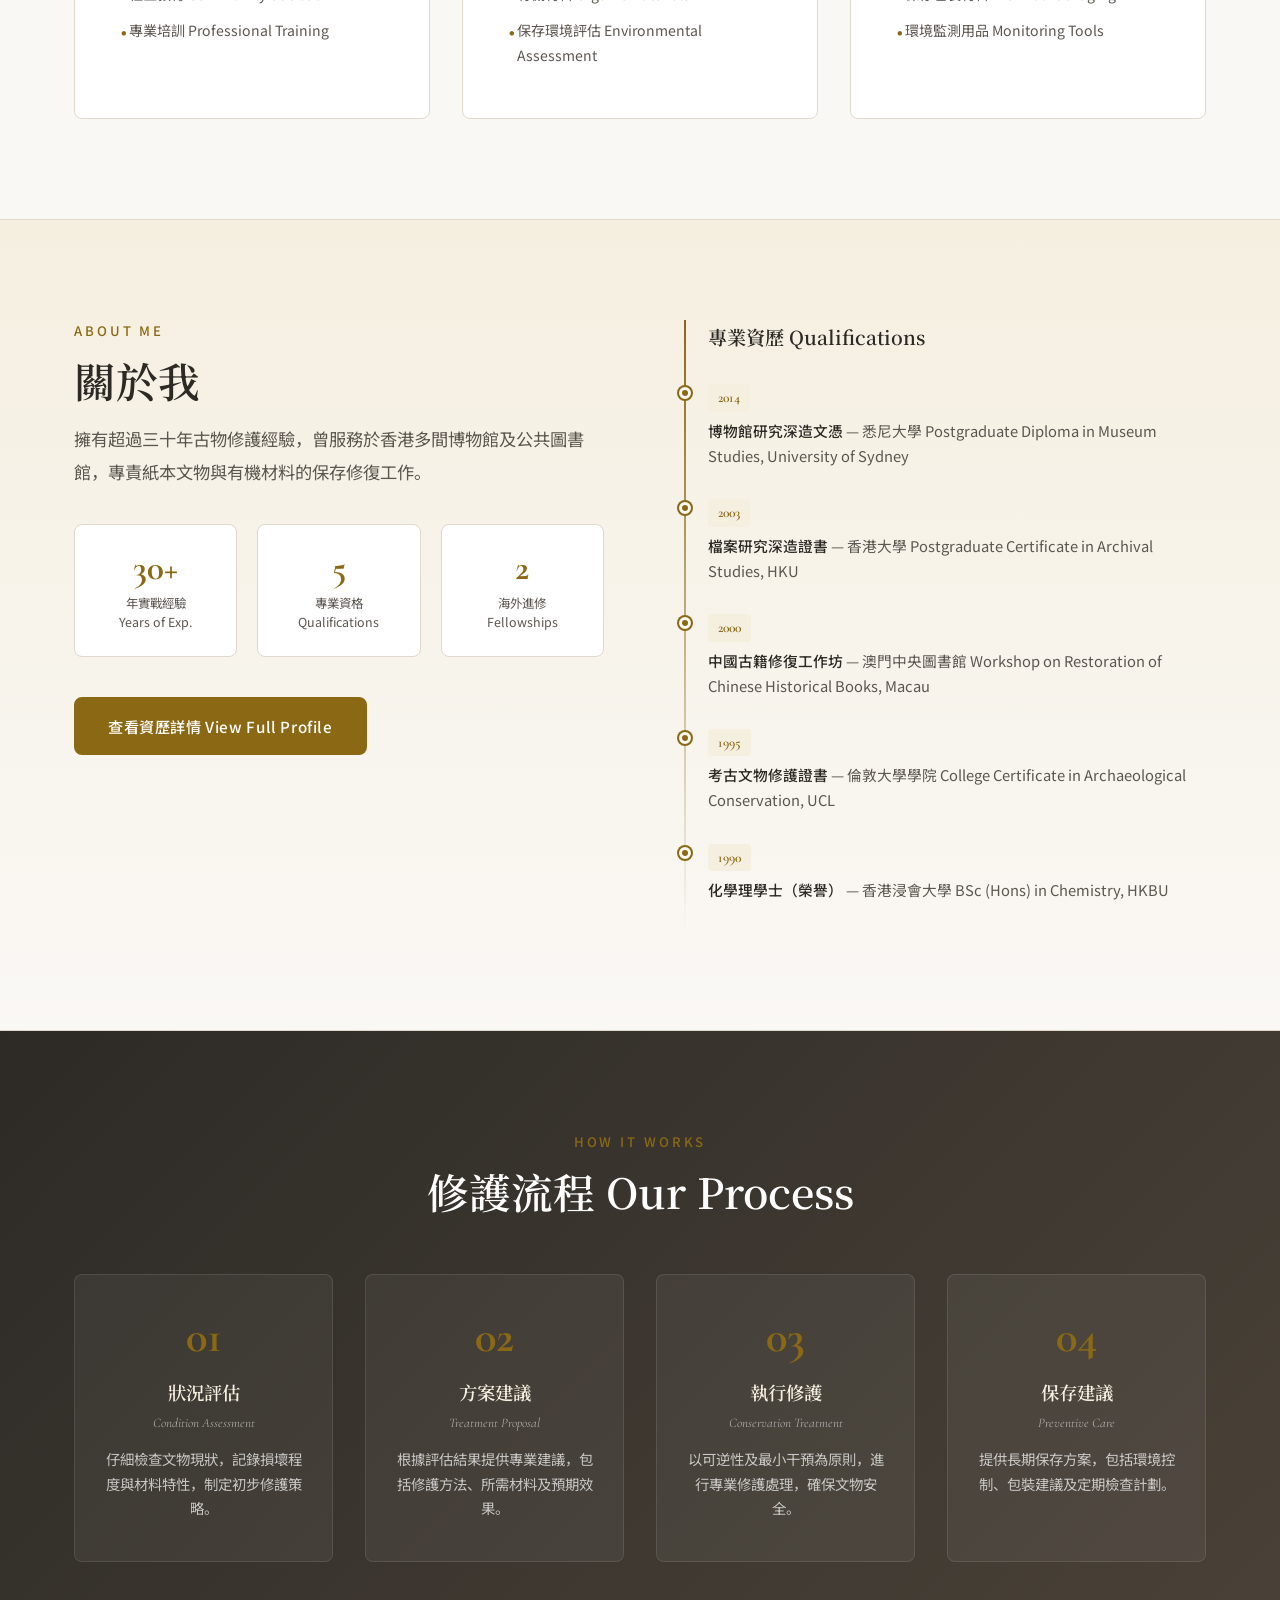
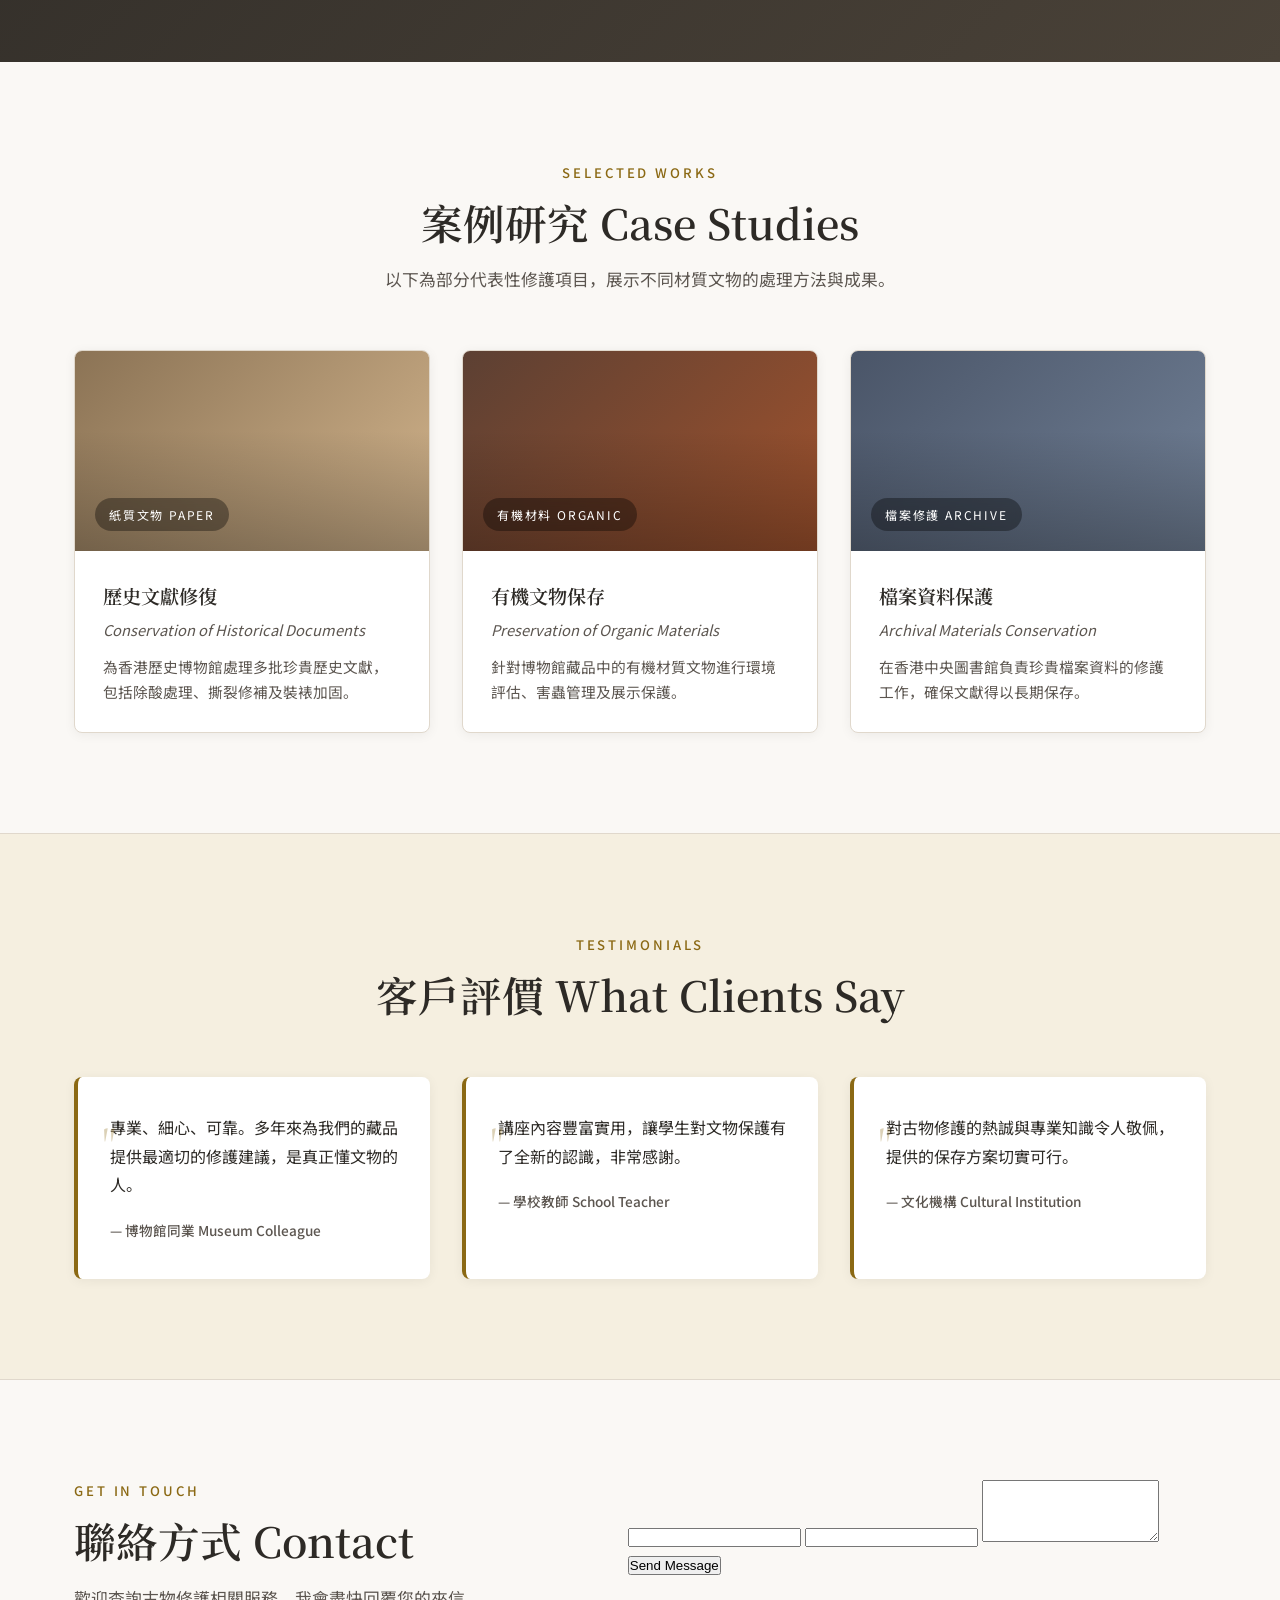
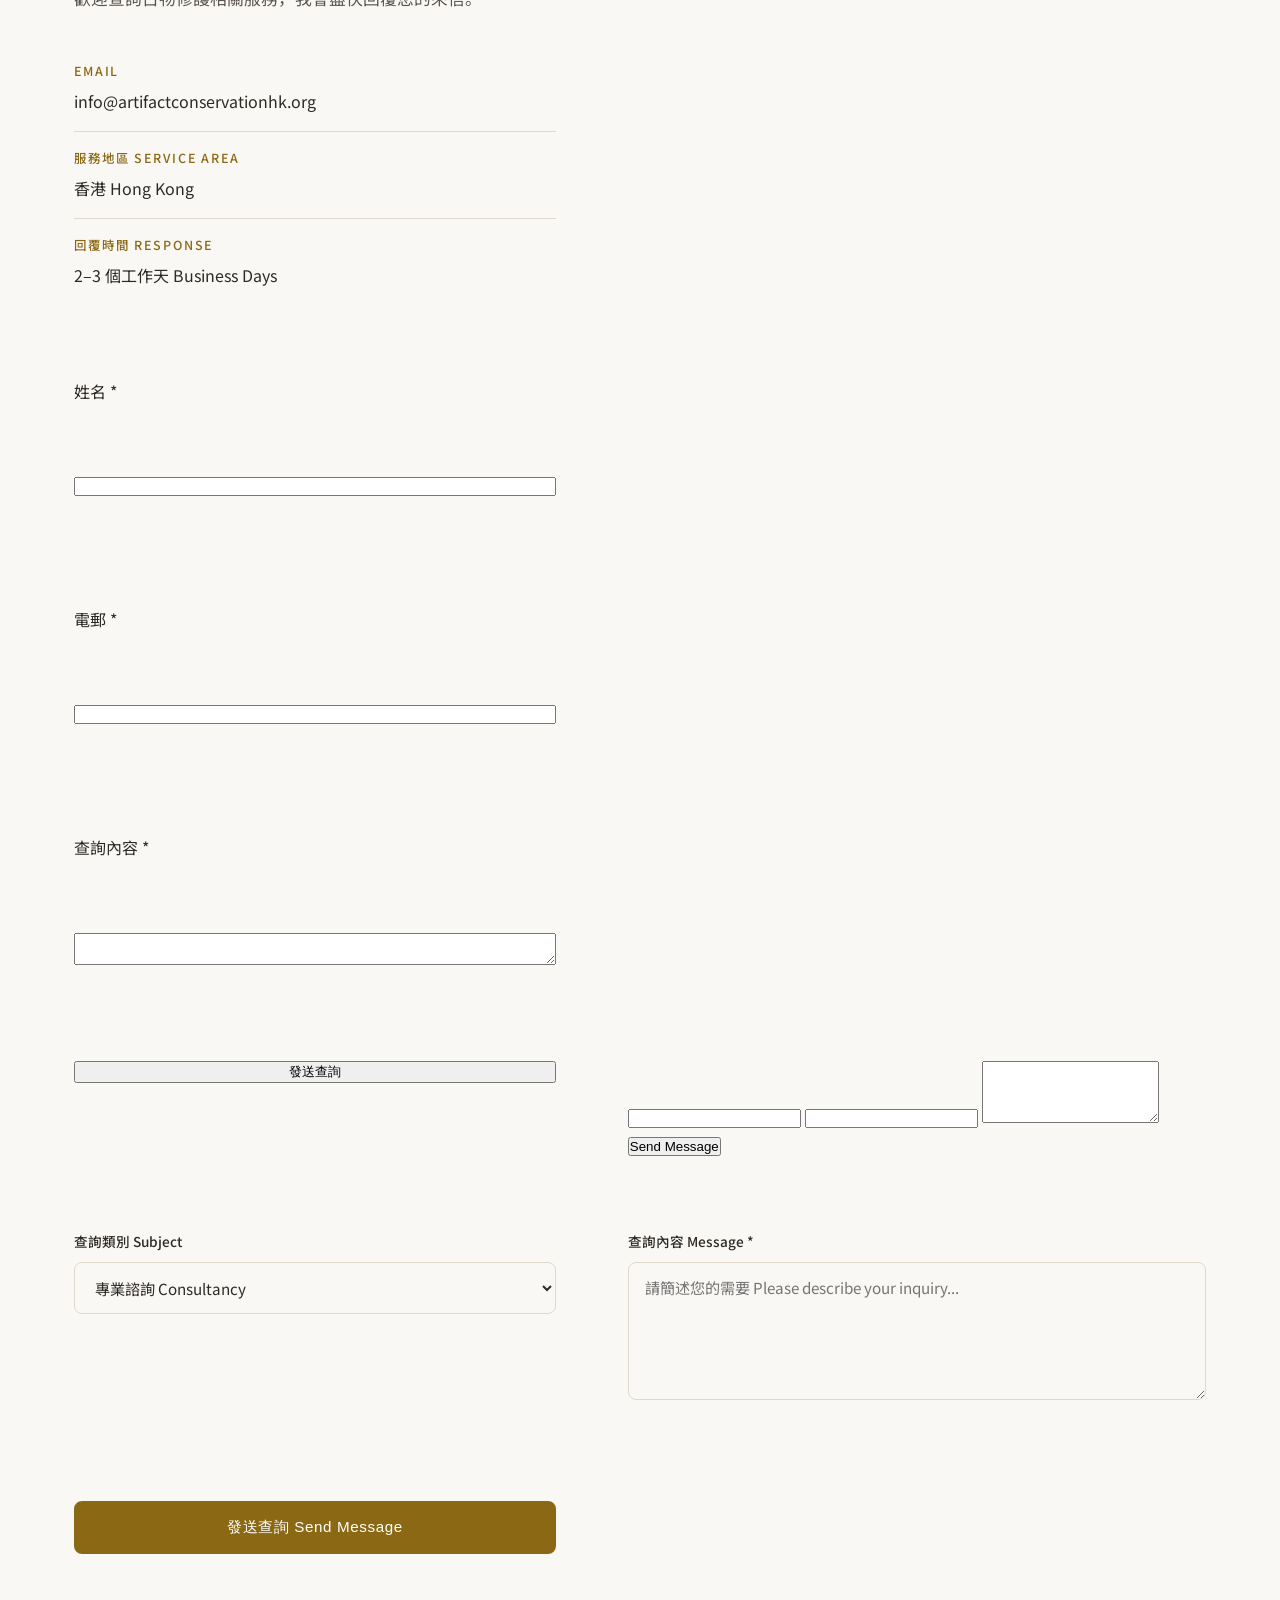
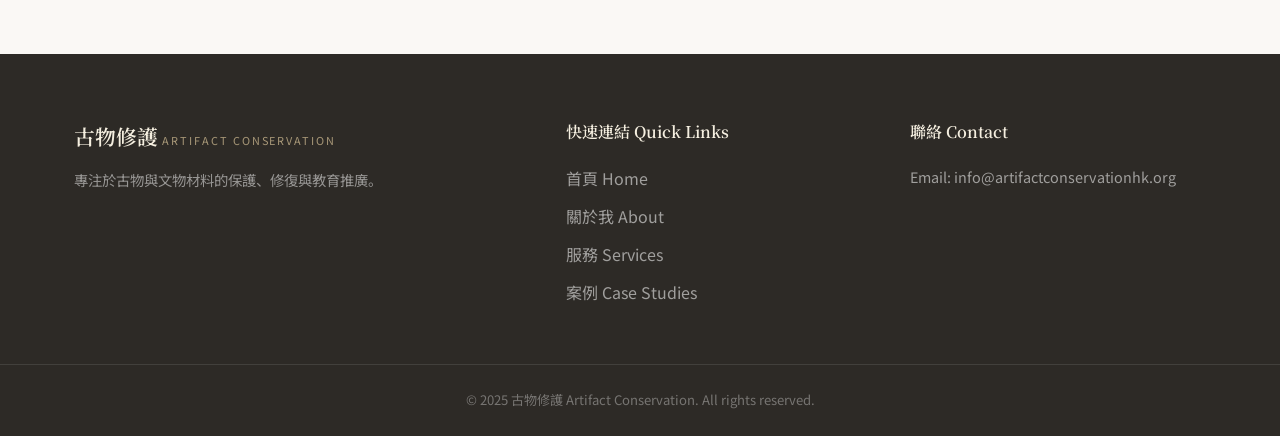
==== commit cf34e467: "Add inquiry form with user input fields Added a new form for user inquiries with fields for name, em" ====
--- a/index.html
+++ b/index.html
@@ -475,7 +475,15 @@
         </div>
        <form action="https://formly.email/submit" method="POST">
   <input type="hidden" name="access_key" value="34b2fdf246ca4be6b4ef51a307ec093a">
-  
+  <form action="https://formly.email/submit" method="POST">
+  <input type="hidden" name="access_key" value="YOUR_ACCESS_KEY">
+
+  <!-- form fields -->
+  <input type="text" name="name" id="name" required>
+  <input type="email" name="email" id="email" required>
+  <textarea name="message" id="message" rows="4" required></textarea>
+  <button type="submit">Send Message</button>
+</form>
   <!-- 可選：自訂郵件主旨 -->
   <input type="hidden" name="subject" value="網站查詢 - artifactconservationhk.org">
   
@@ -496,7 +504,15 @@
   
   <button type="submit">發送查詢</button>
 </form>
-
+<form action="https://formly.email/submit" method="POST">
+  <input type="hidden" name="access_key" value="34b2fdf246ca4be6b4ef51a307ec093a">
+
+  <!-- form fields -->
+  <input type="text" name="name" id="name" required>
+  <input type="email" name="email" id="email" required>
+  <textarea name="message" id="message" rows="4" required></textarea>
+  <button type="submit">Send Message</button>
+</form>
         
             <div class="form-group">
                 <label for="subject">查詢類別 Subject</label>
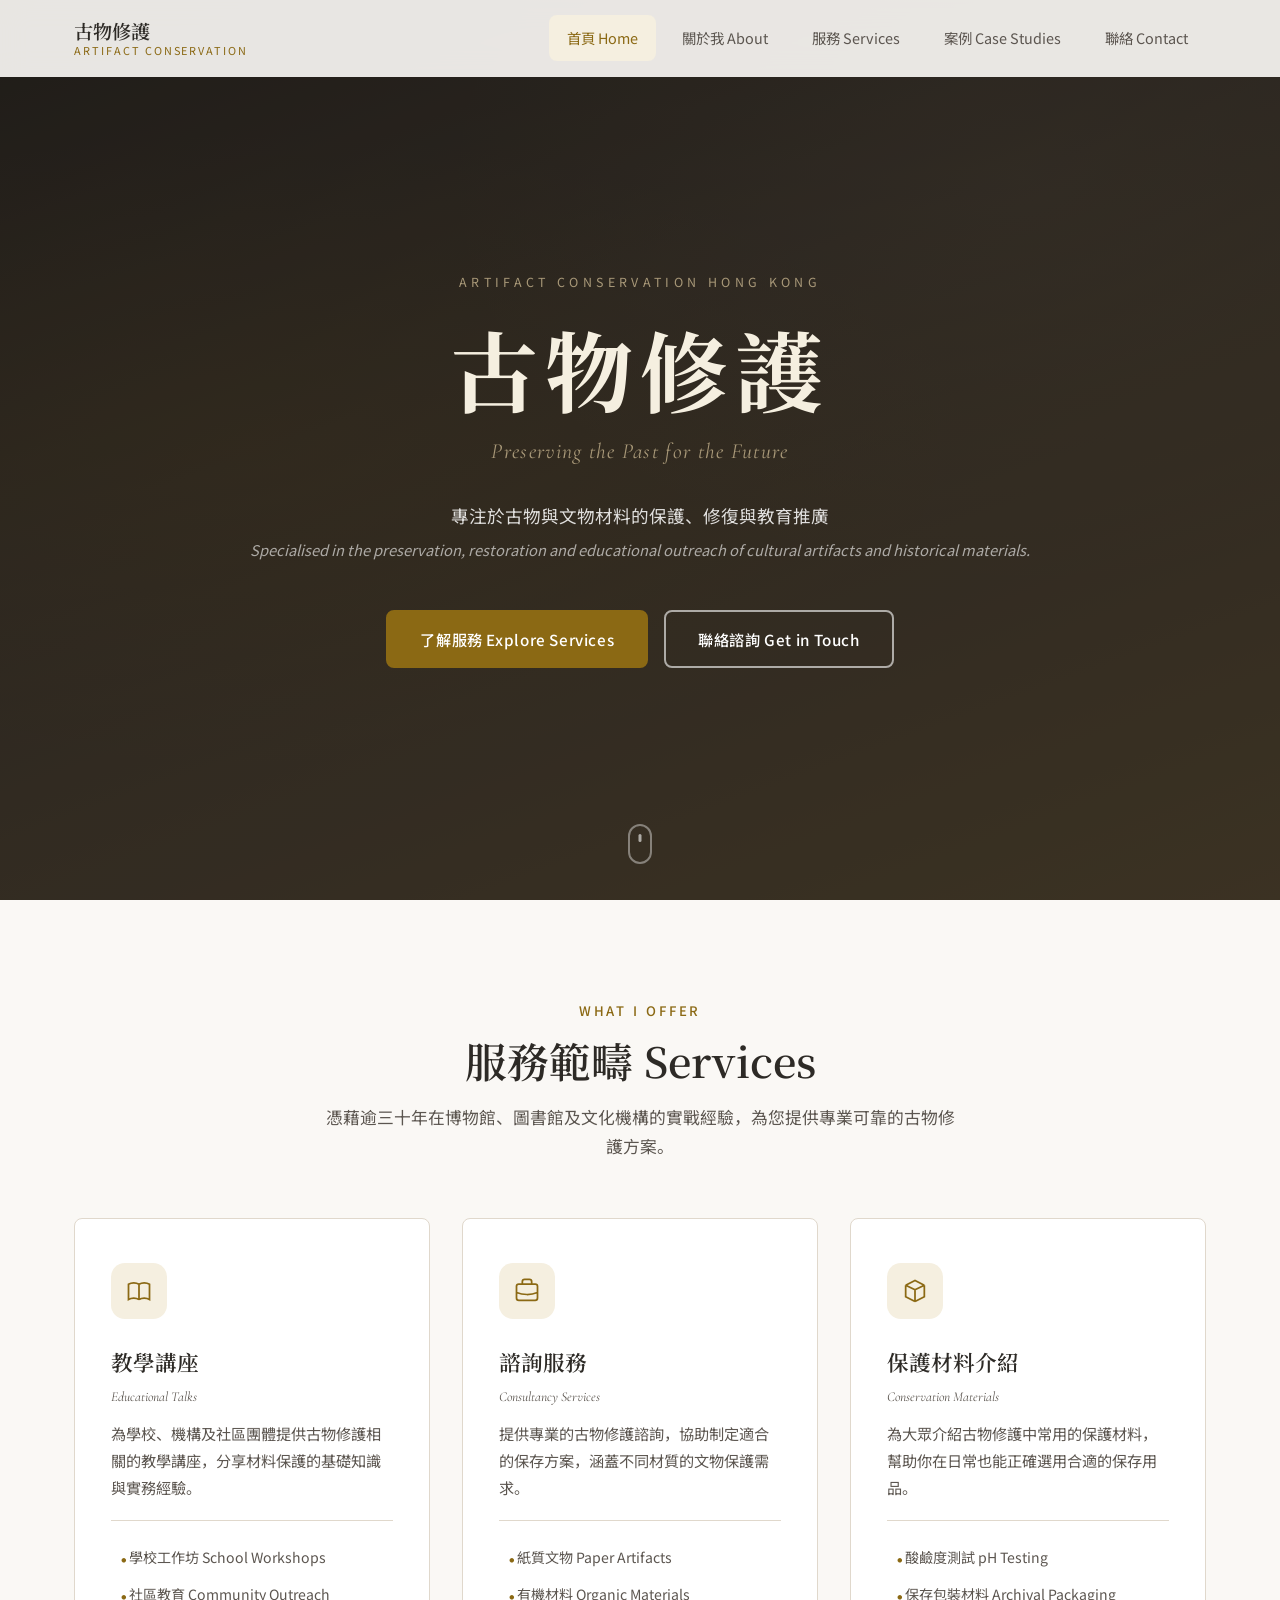
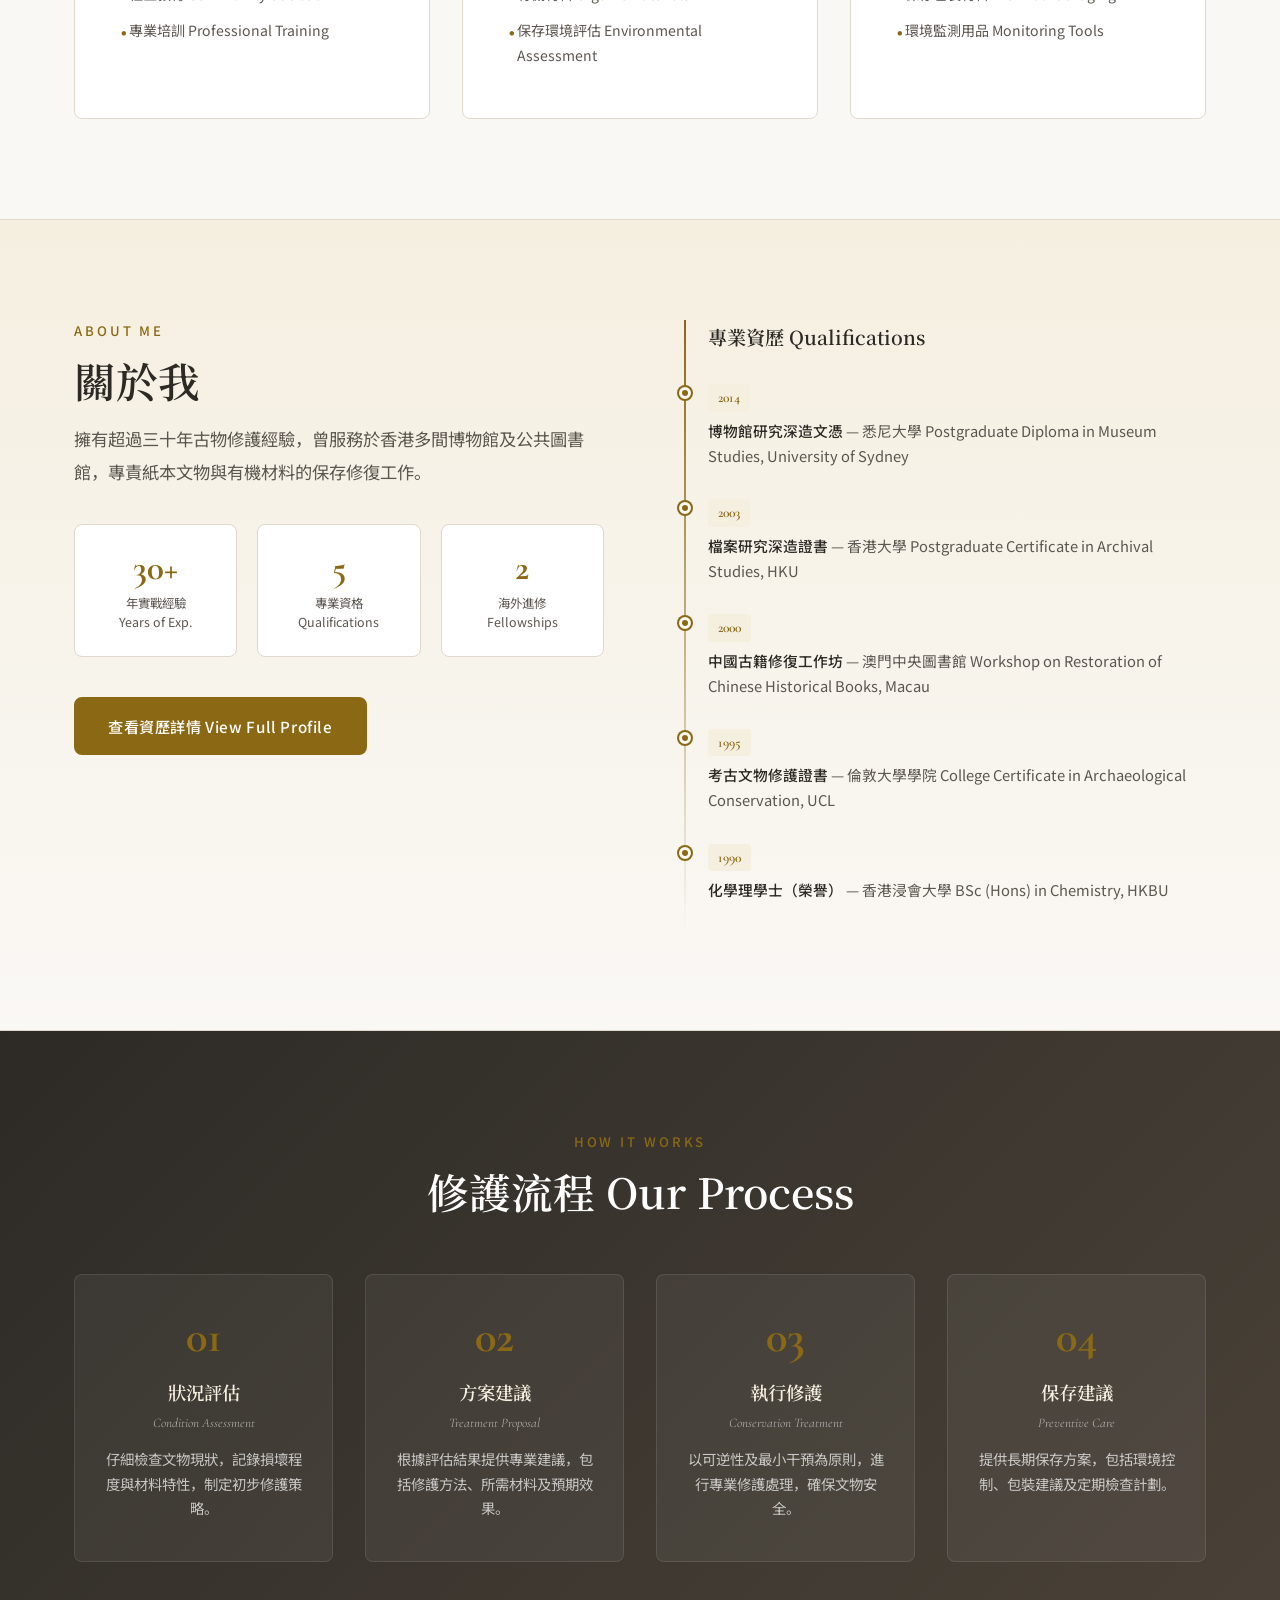
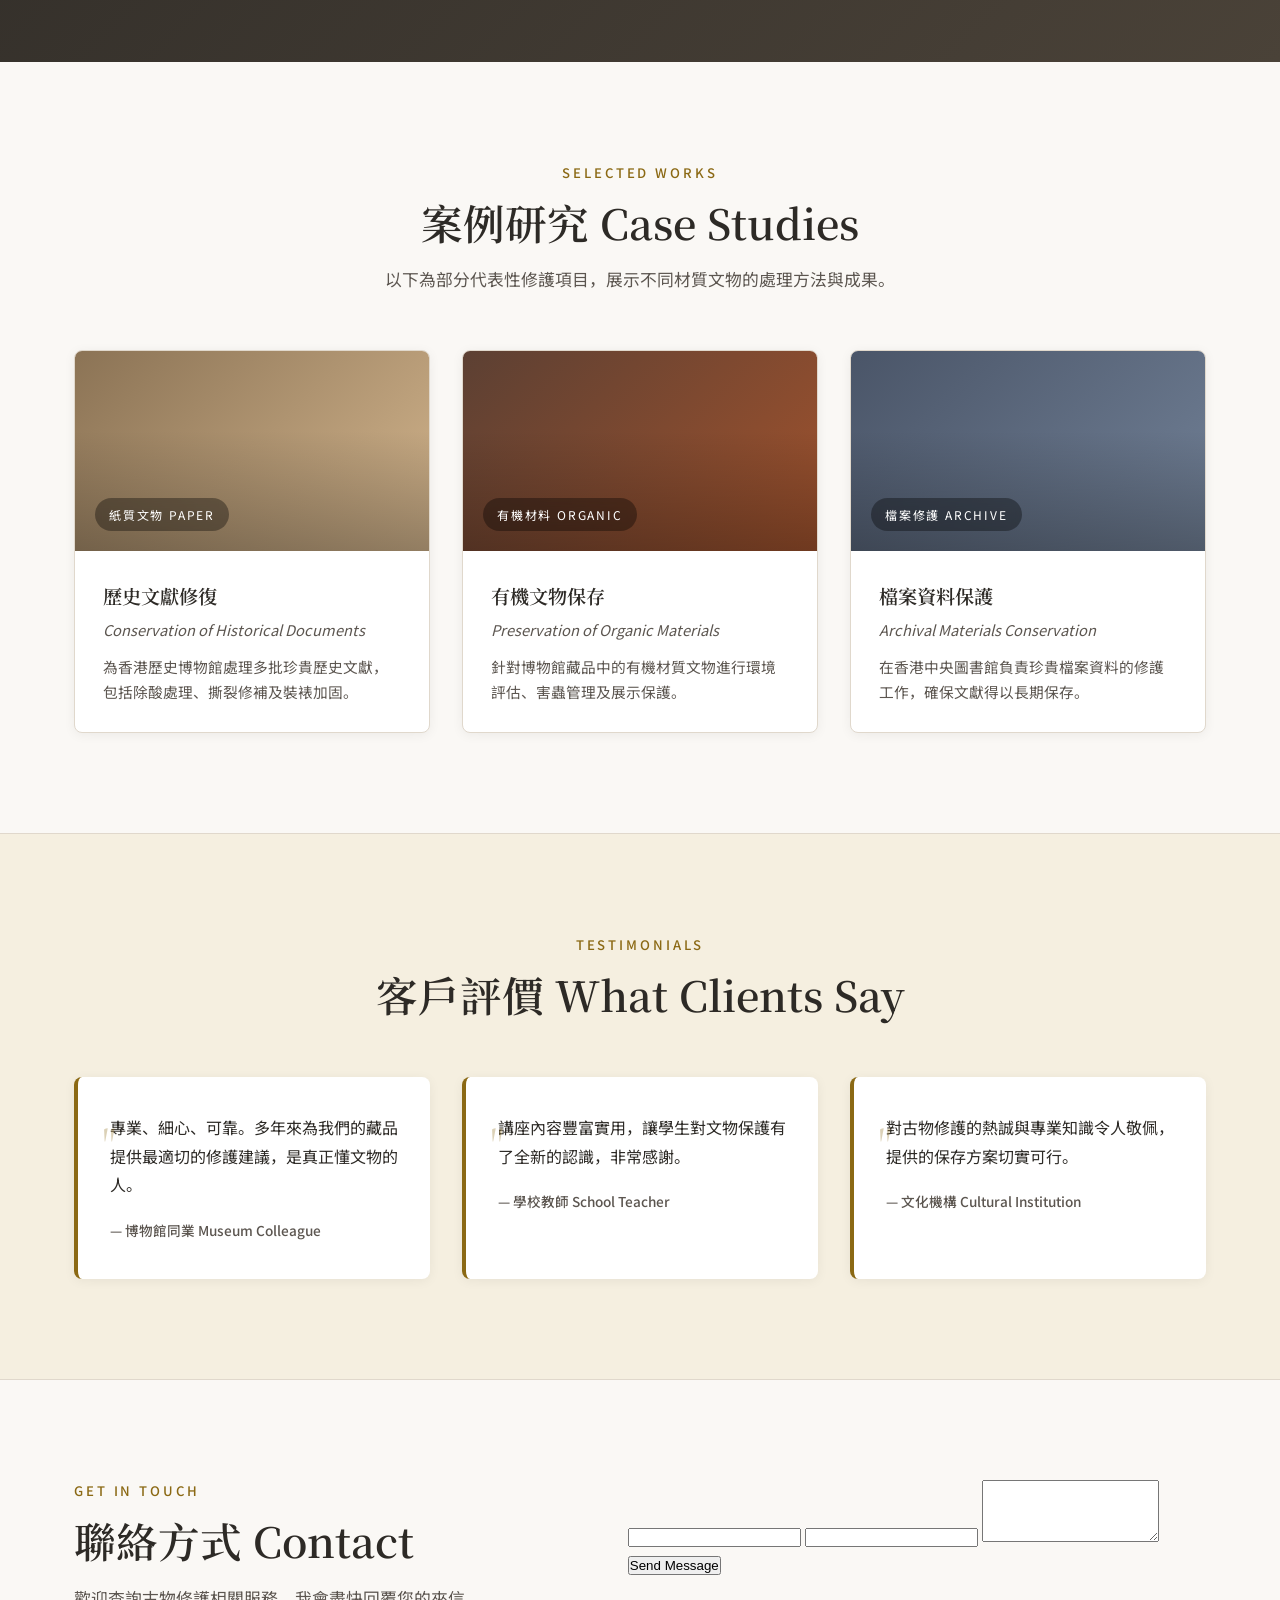
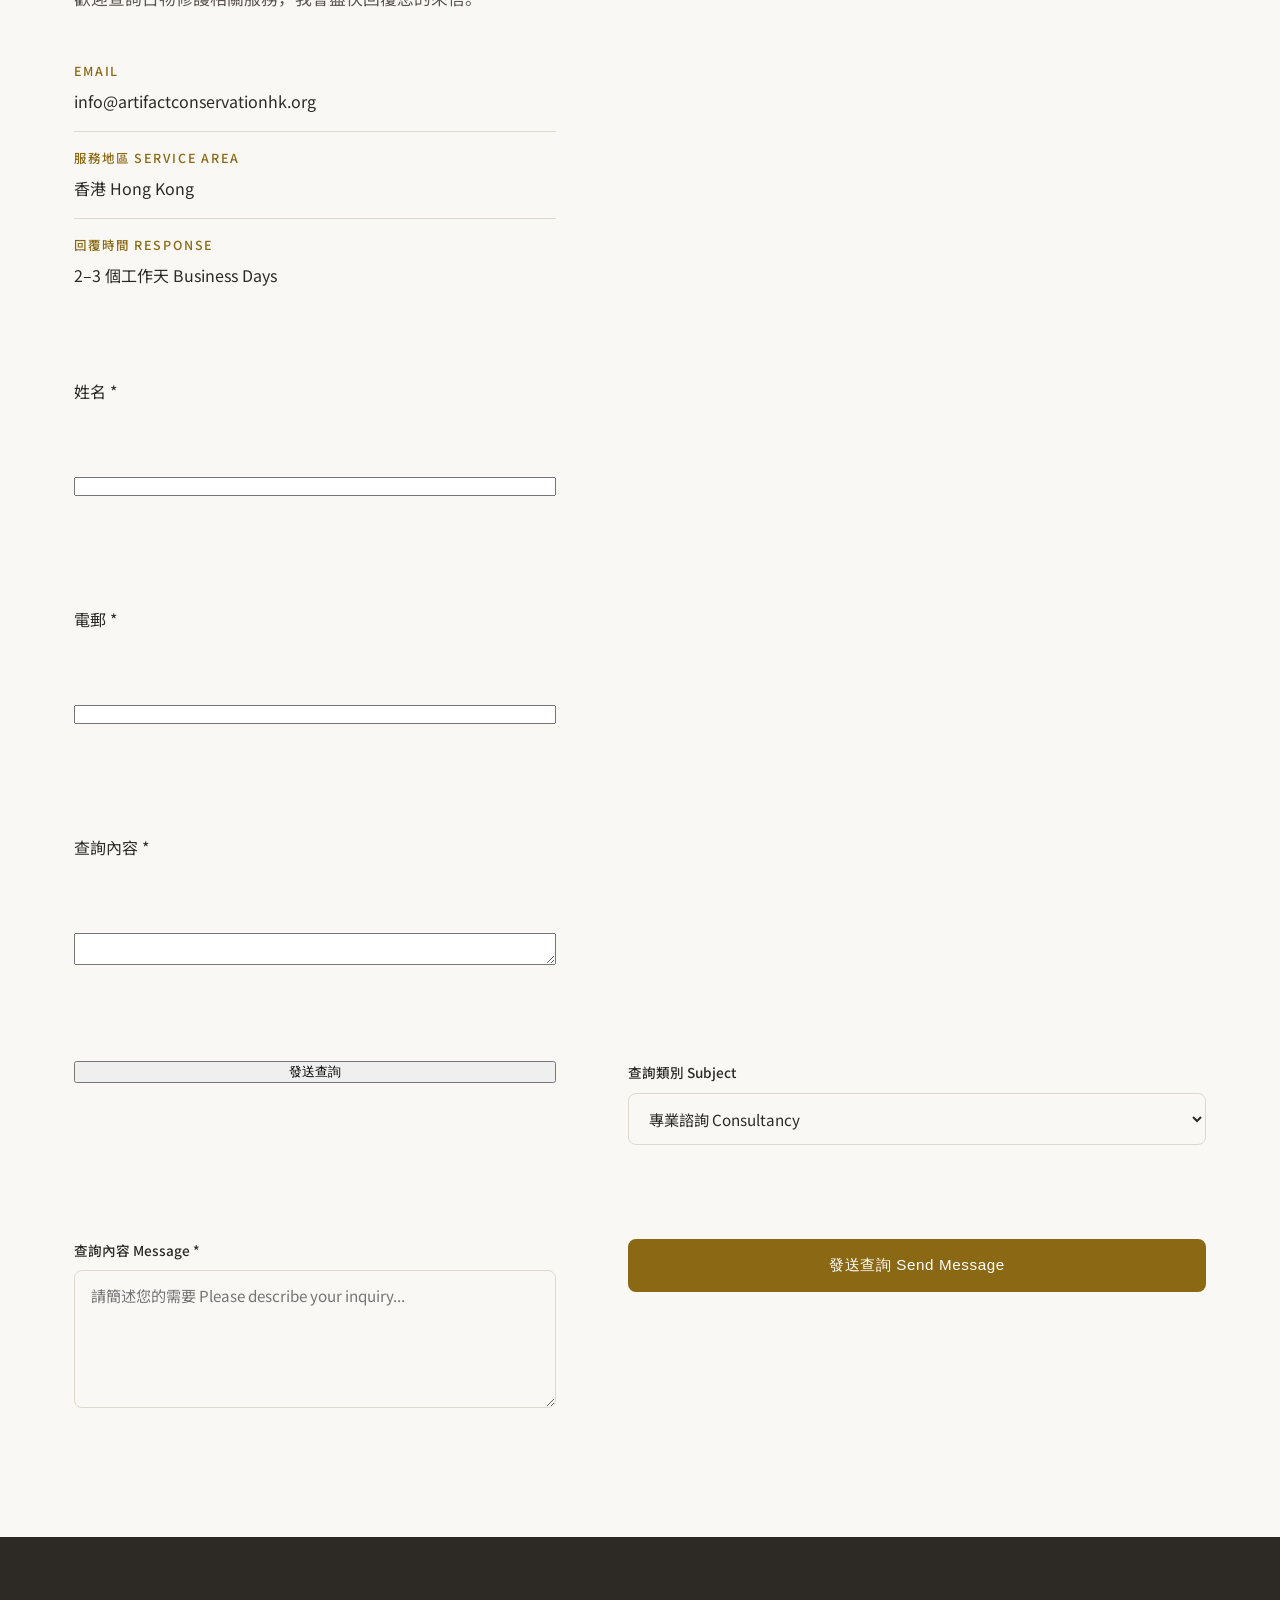
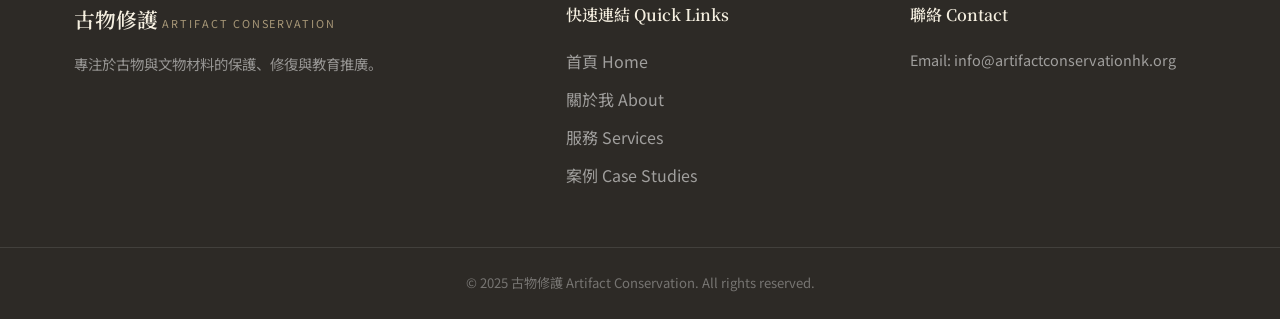
==== commit c5ed1d9a: "Update access key in form submission" ====
--- a/index.html
+++ b/index.html
@@ -473,10 +473,9 @@
                 </li>
             </ul>
         </div>
-       <form action="https://formly.email/submit" method="POST">
+       
+  <form action="https://formly.email/submit" method="POST">
   <input type="hidden" name="access_key" value="34b2fdf246ca4be6b4ef51a307ec093a">
-  <form action="https://formly.email/submit" method="POST">
-  <input type="hidden" name="access_key" value="YOUR_ACCESS_KEY">
 
   <!-- form fields -->
   <input type="text" name="name" id="name" required>
@@ -503,16 +502,7 @@
   <textarea name="message" required></textarea><br><br>
   
   <button type="submit">發送查詢</button>
-</form>
-<form action="https://formly.email/submit" method="POST">
-  <input type="hidden" name="access_key" value="34b2fdf246ca4be6b4ef51a307ec093a">
-
-  <!-- form fields -->
-  <input type="text" name="name" id="name" required>
-  <input type="email" name="email" id="email" required>
-  <textarea name="message" id="message" rows="4" required></textarea>
-  <button type="submit">Send Message</button>
-</form>
+
         
             <div class="form-group">
                 <label for="subject">查詢類別 Subject</label>
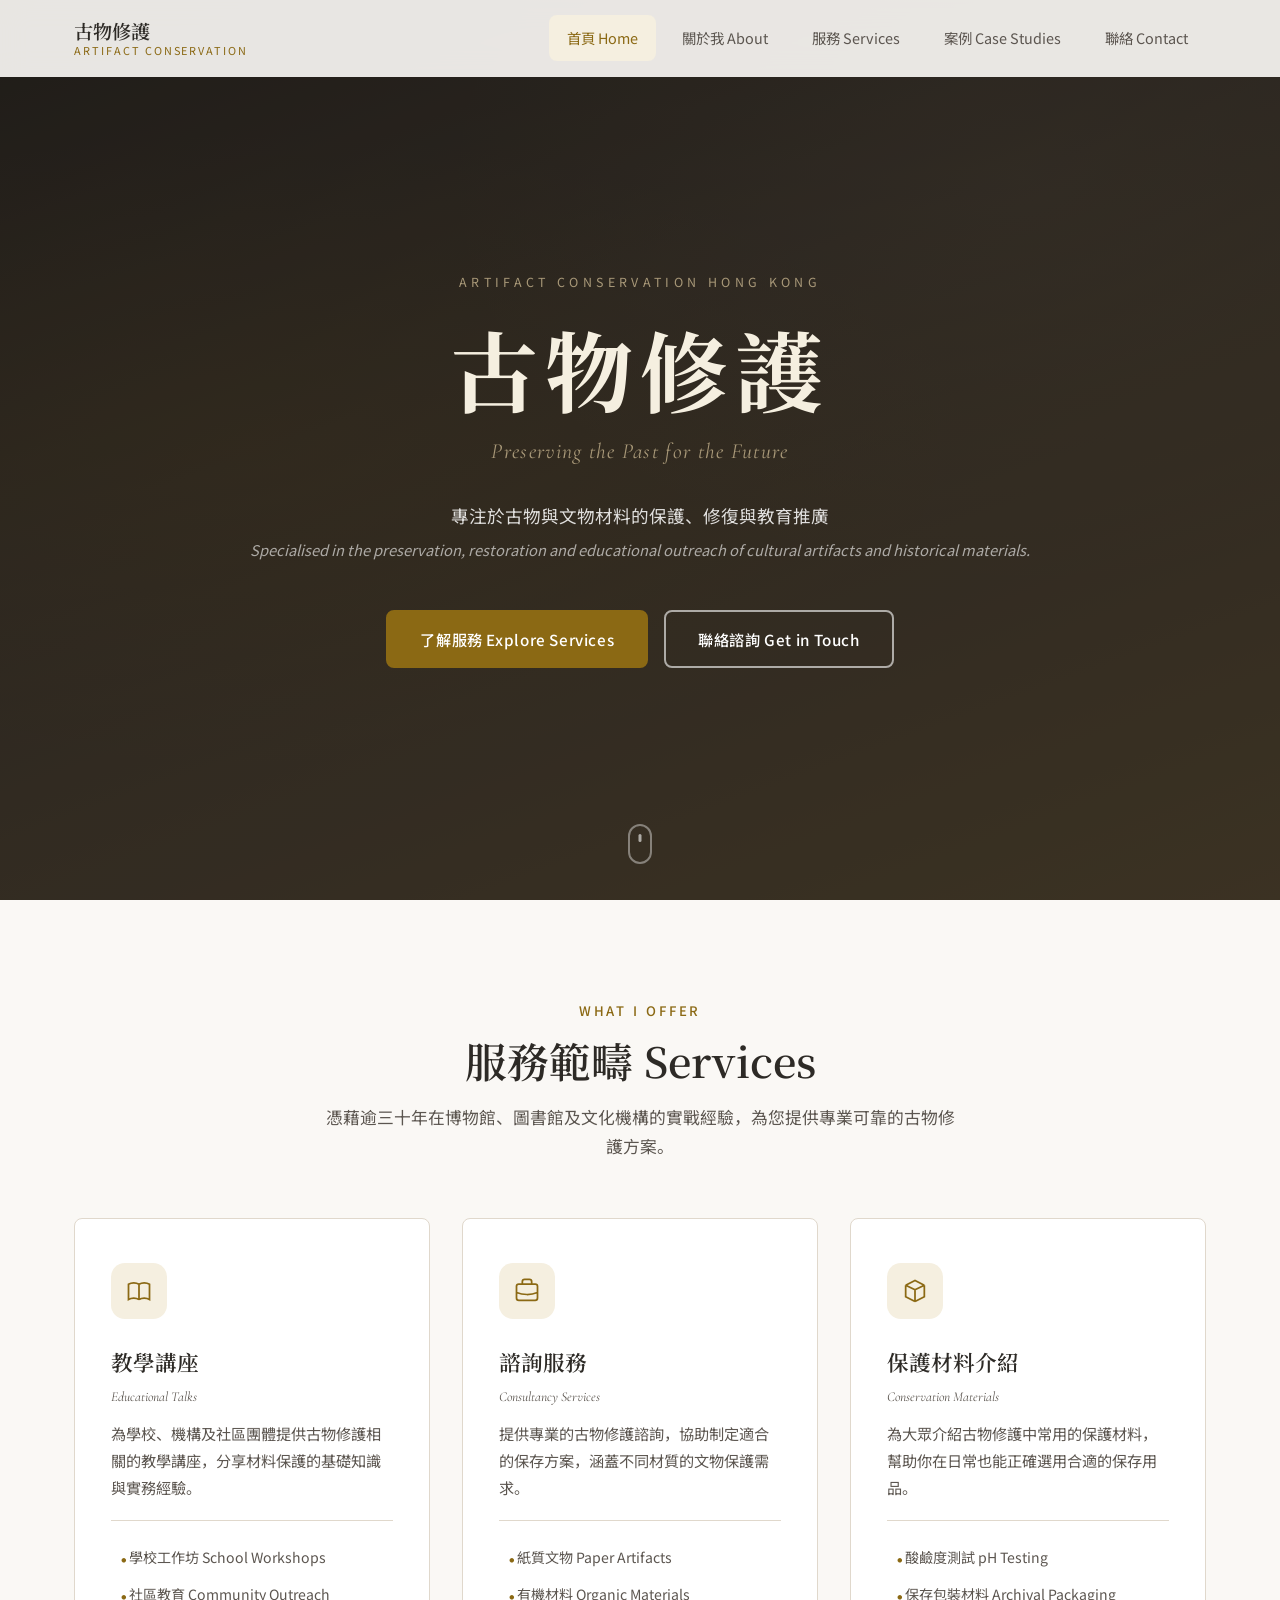
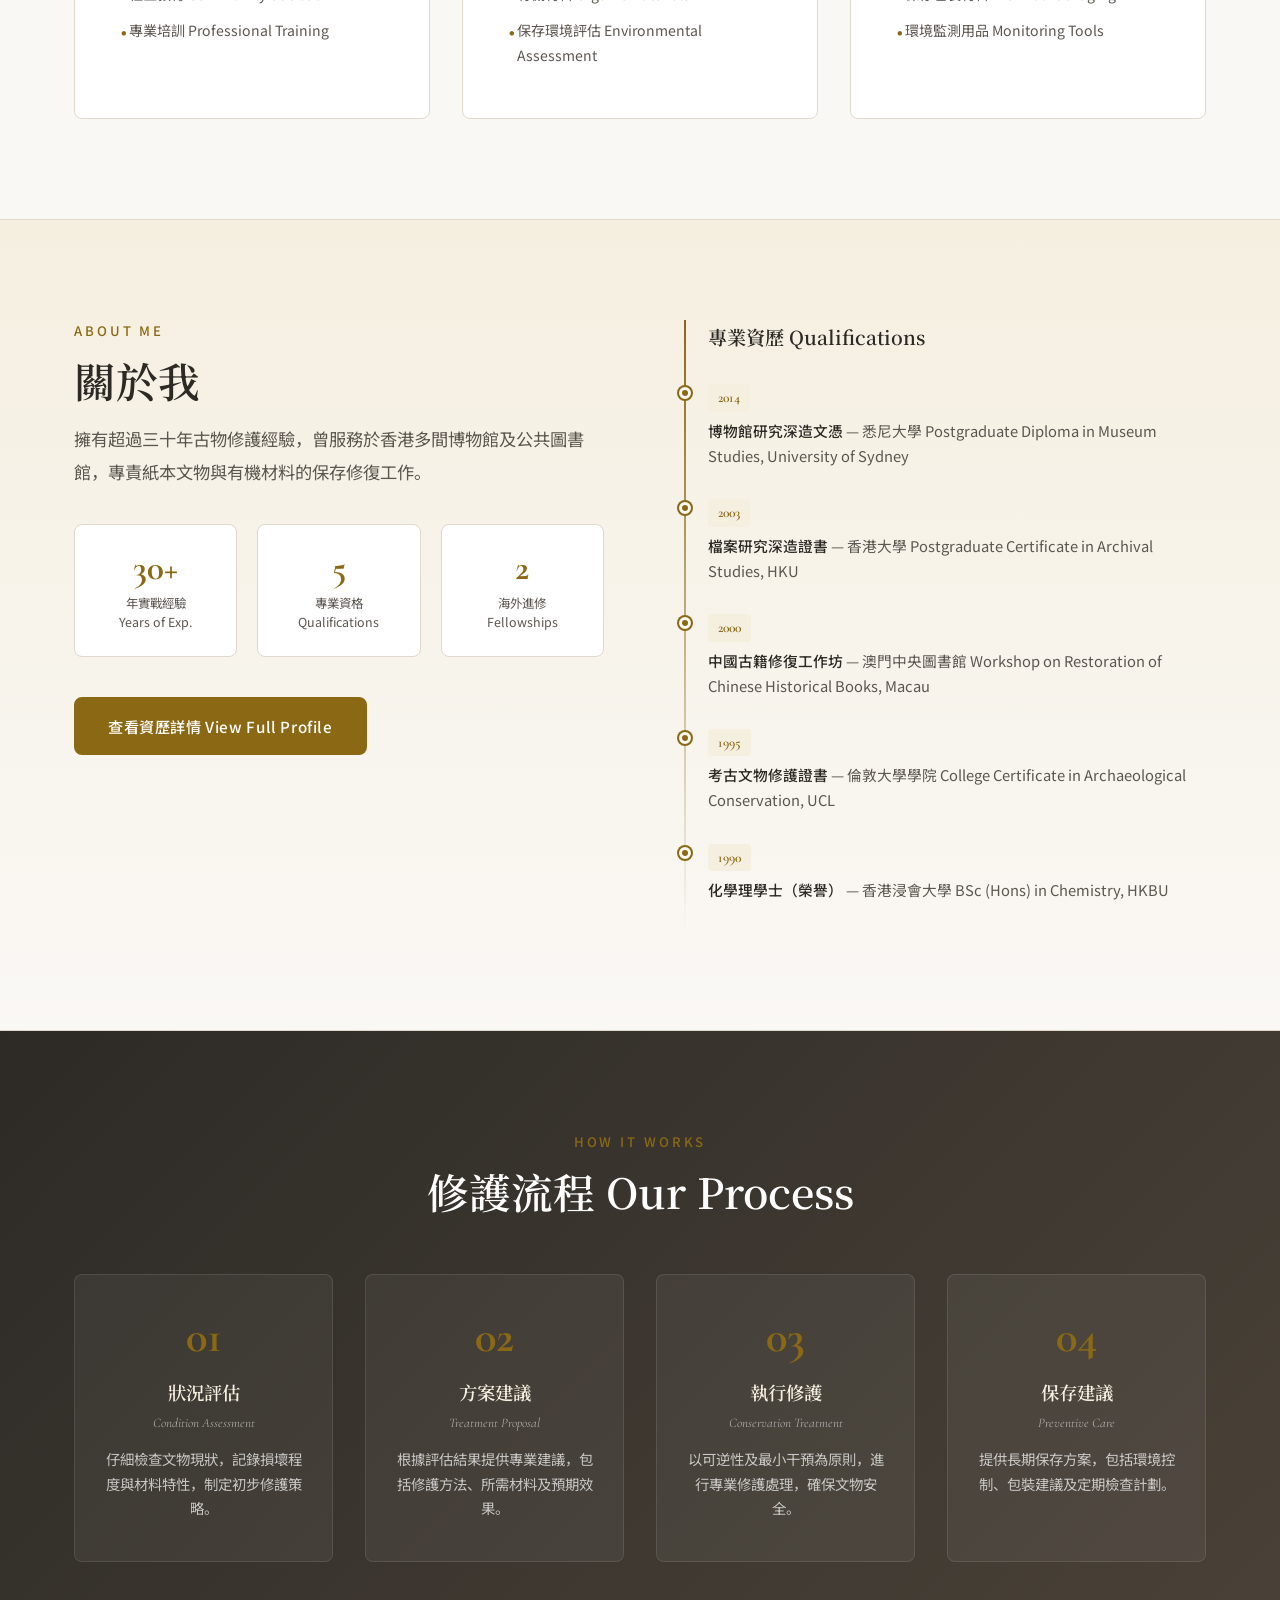
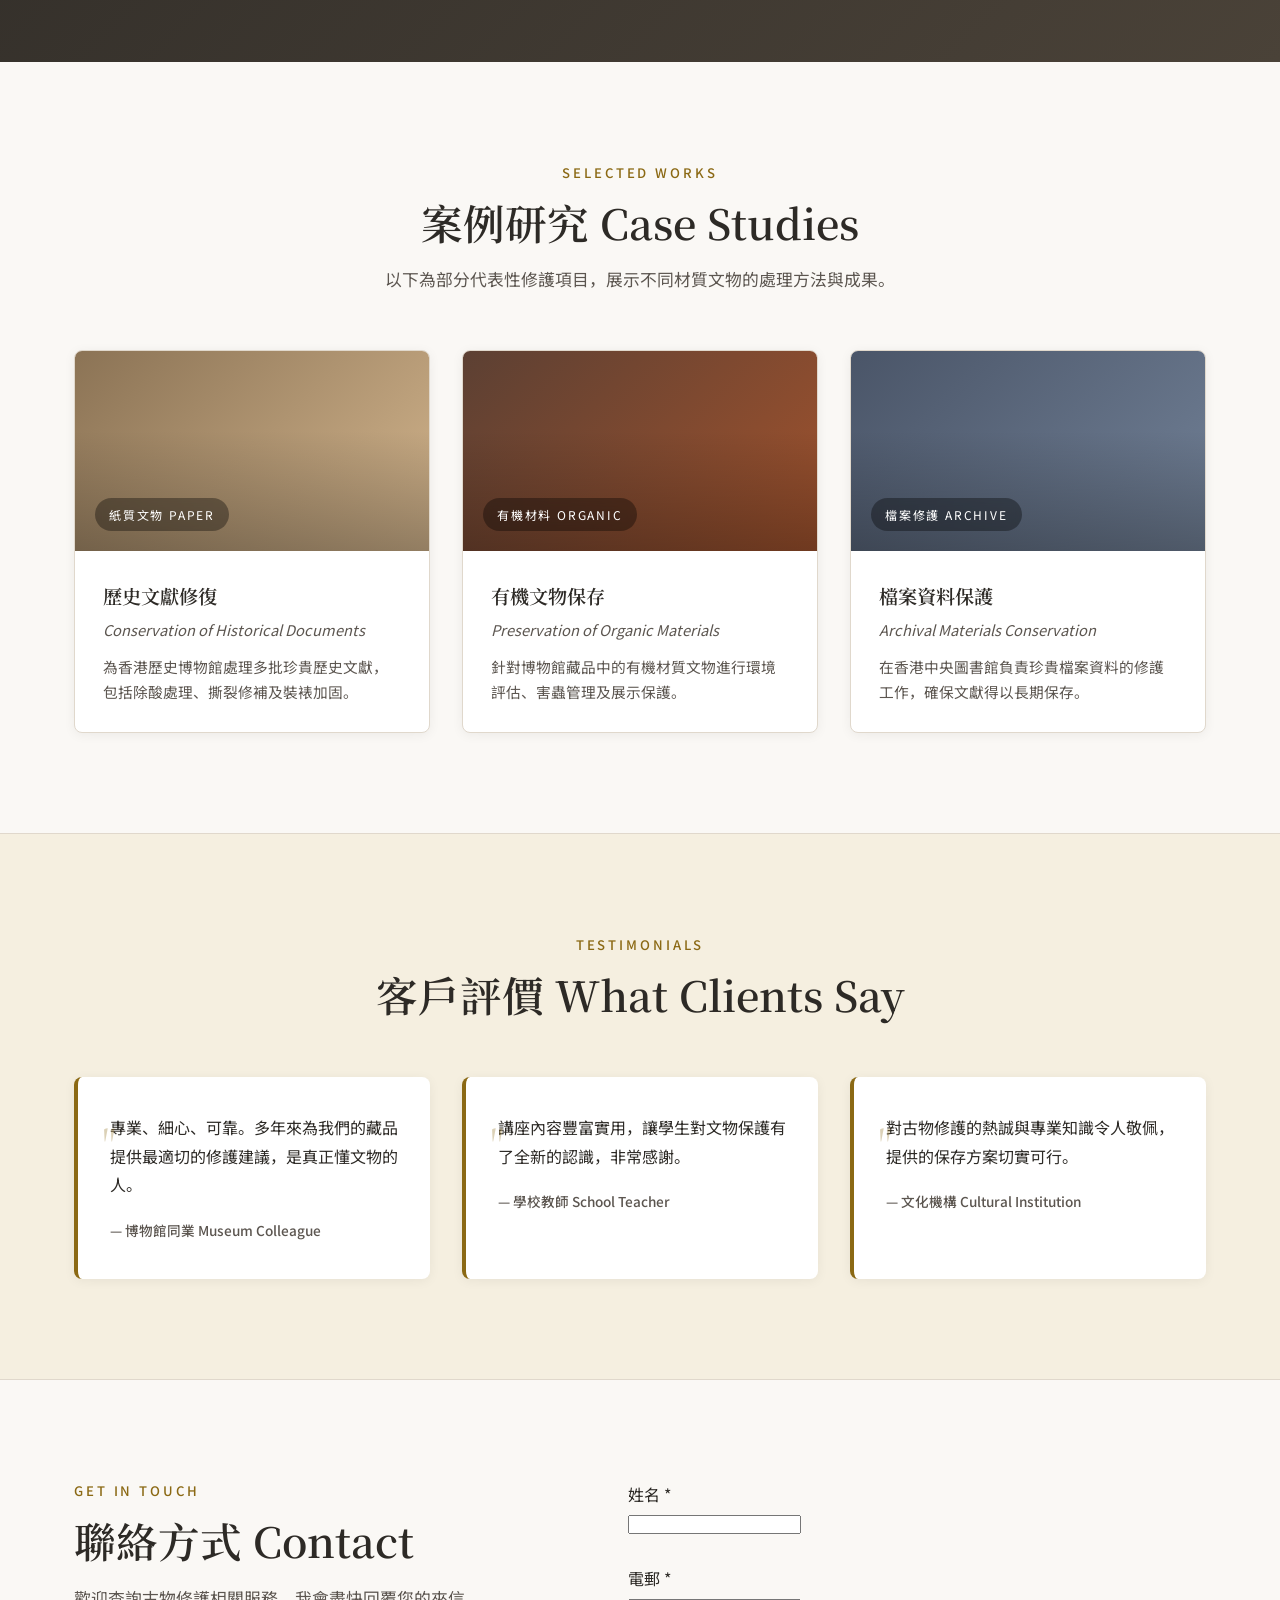
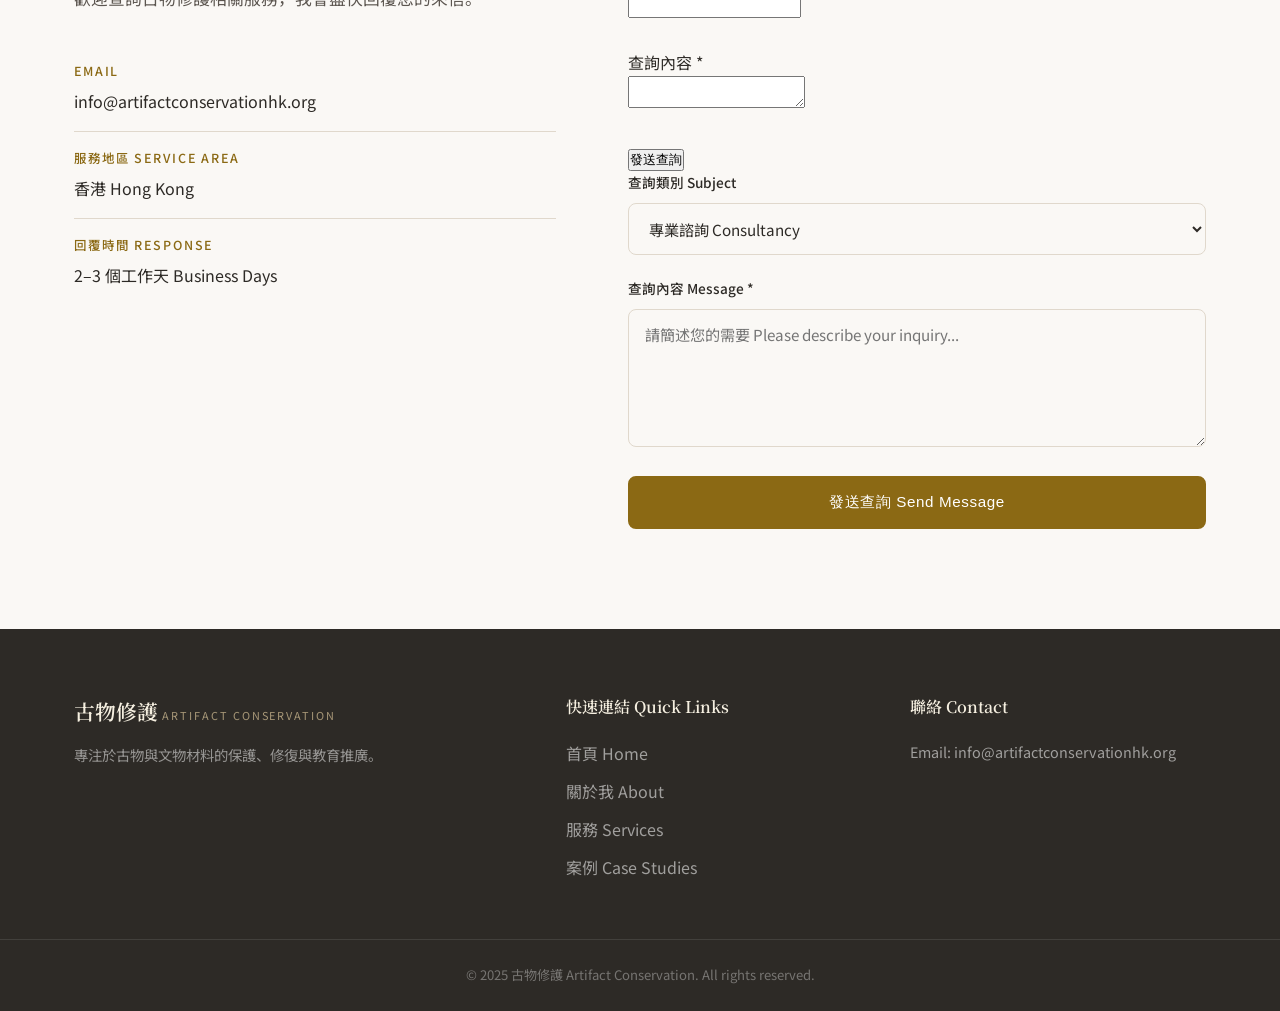
==== commit 2dfc3bc7: "Refactor form fields and add subject input Reorganized form structure and added subject input." ====
--- a/index.html
+++ b/index.html
@@ -474,15 +474,12 @@
             </ul>
         </div>
        
+  
+
+  
+</form>
   <form action="https://formly.email/submit" method="POST">
-  <input type="hidden" name="access_key" value="34b2fdf246ca4be6b4ef51a307ec093a">
-
-  <!-- form fields -->
-  <input type="text" name="name" id="name" required>
-  <input type="email" name="email" id="email" required>
-  <textarea name="message" id="message" rows="4" required></textarea>
-  <button type="submit">Send Message</button>
-</form>
+  <input type="hidden" name="access_key" value="34b2fdf246ca4be6b4ef51a307ec093a">     
   <!-- 可選：自訂郵件主旨 -->
   <input type="hidden" name="subject" value="網站查詢 - artifactconservationhk.org">
   
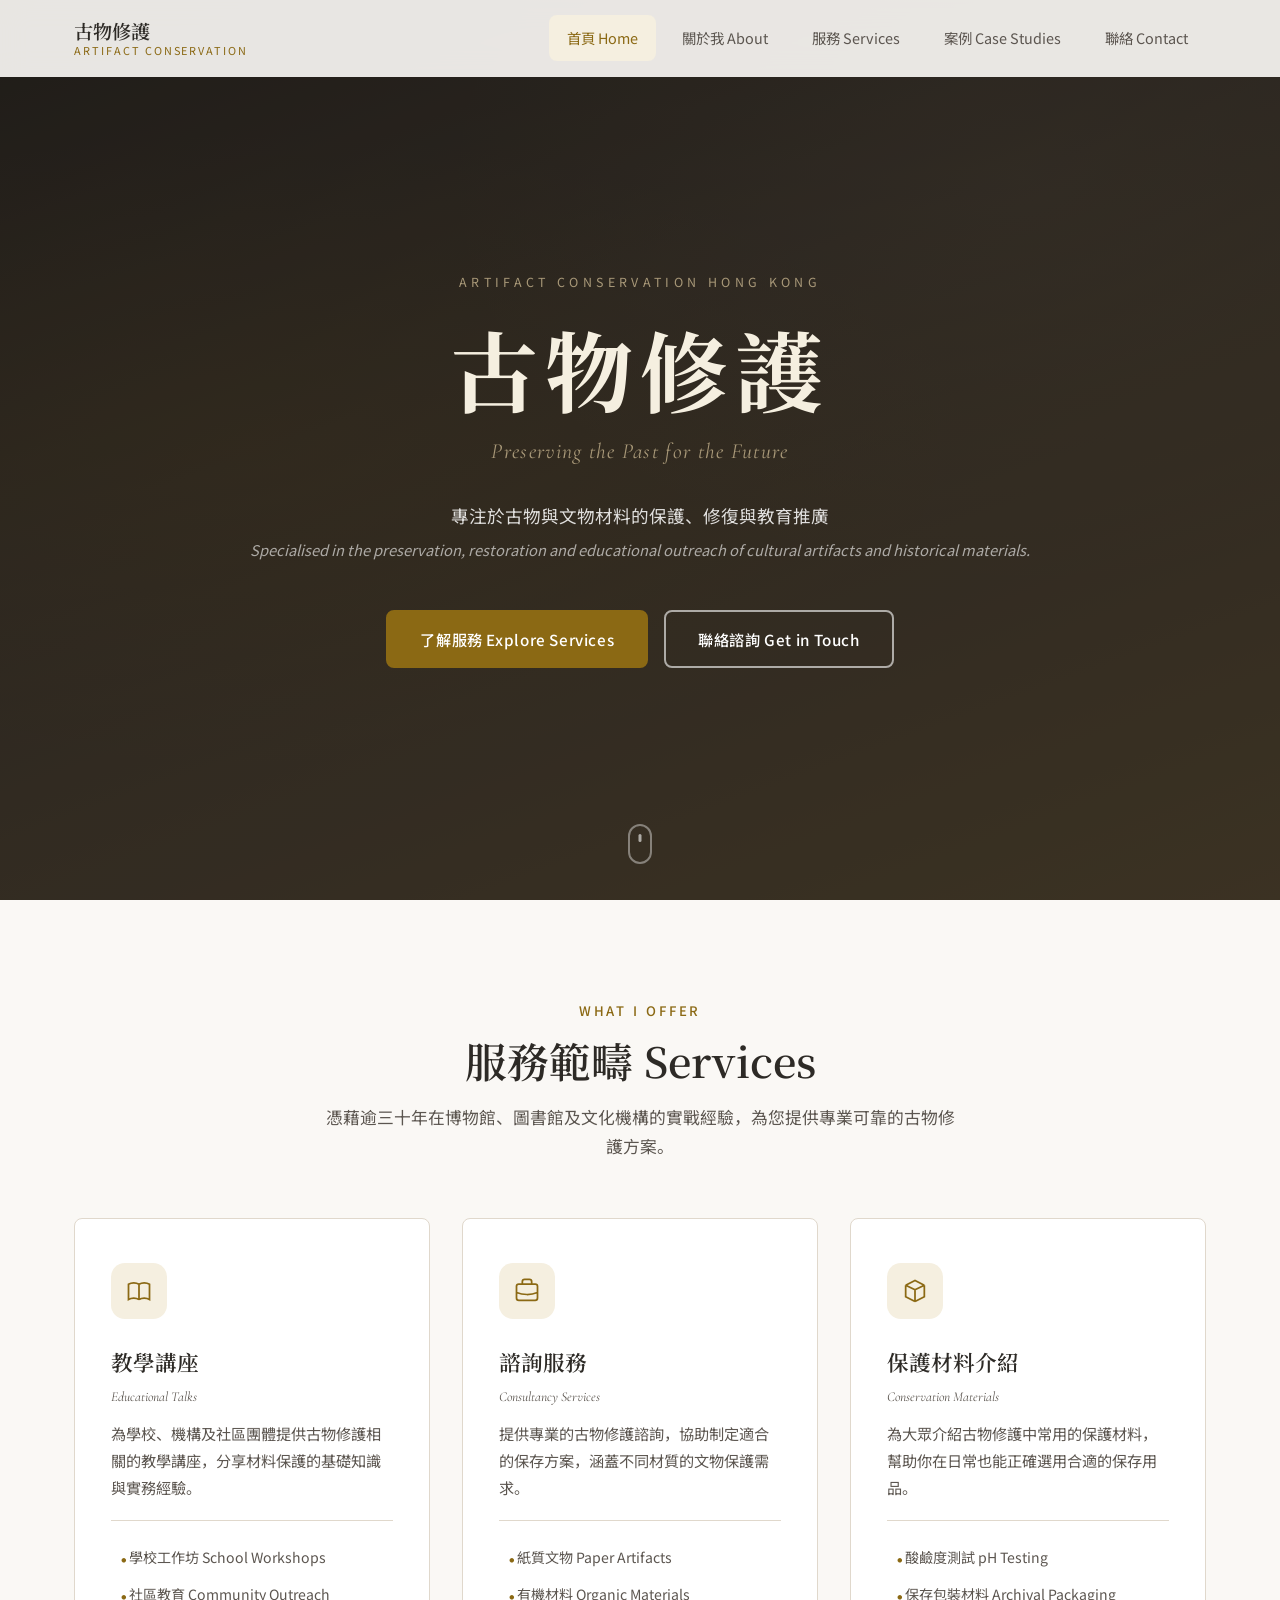
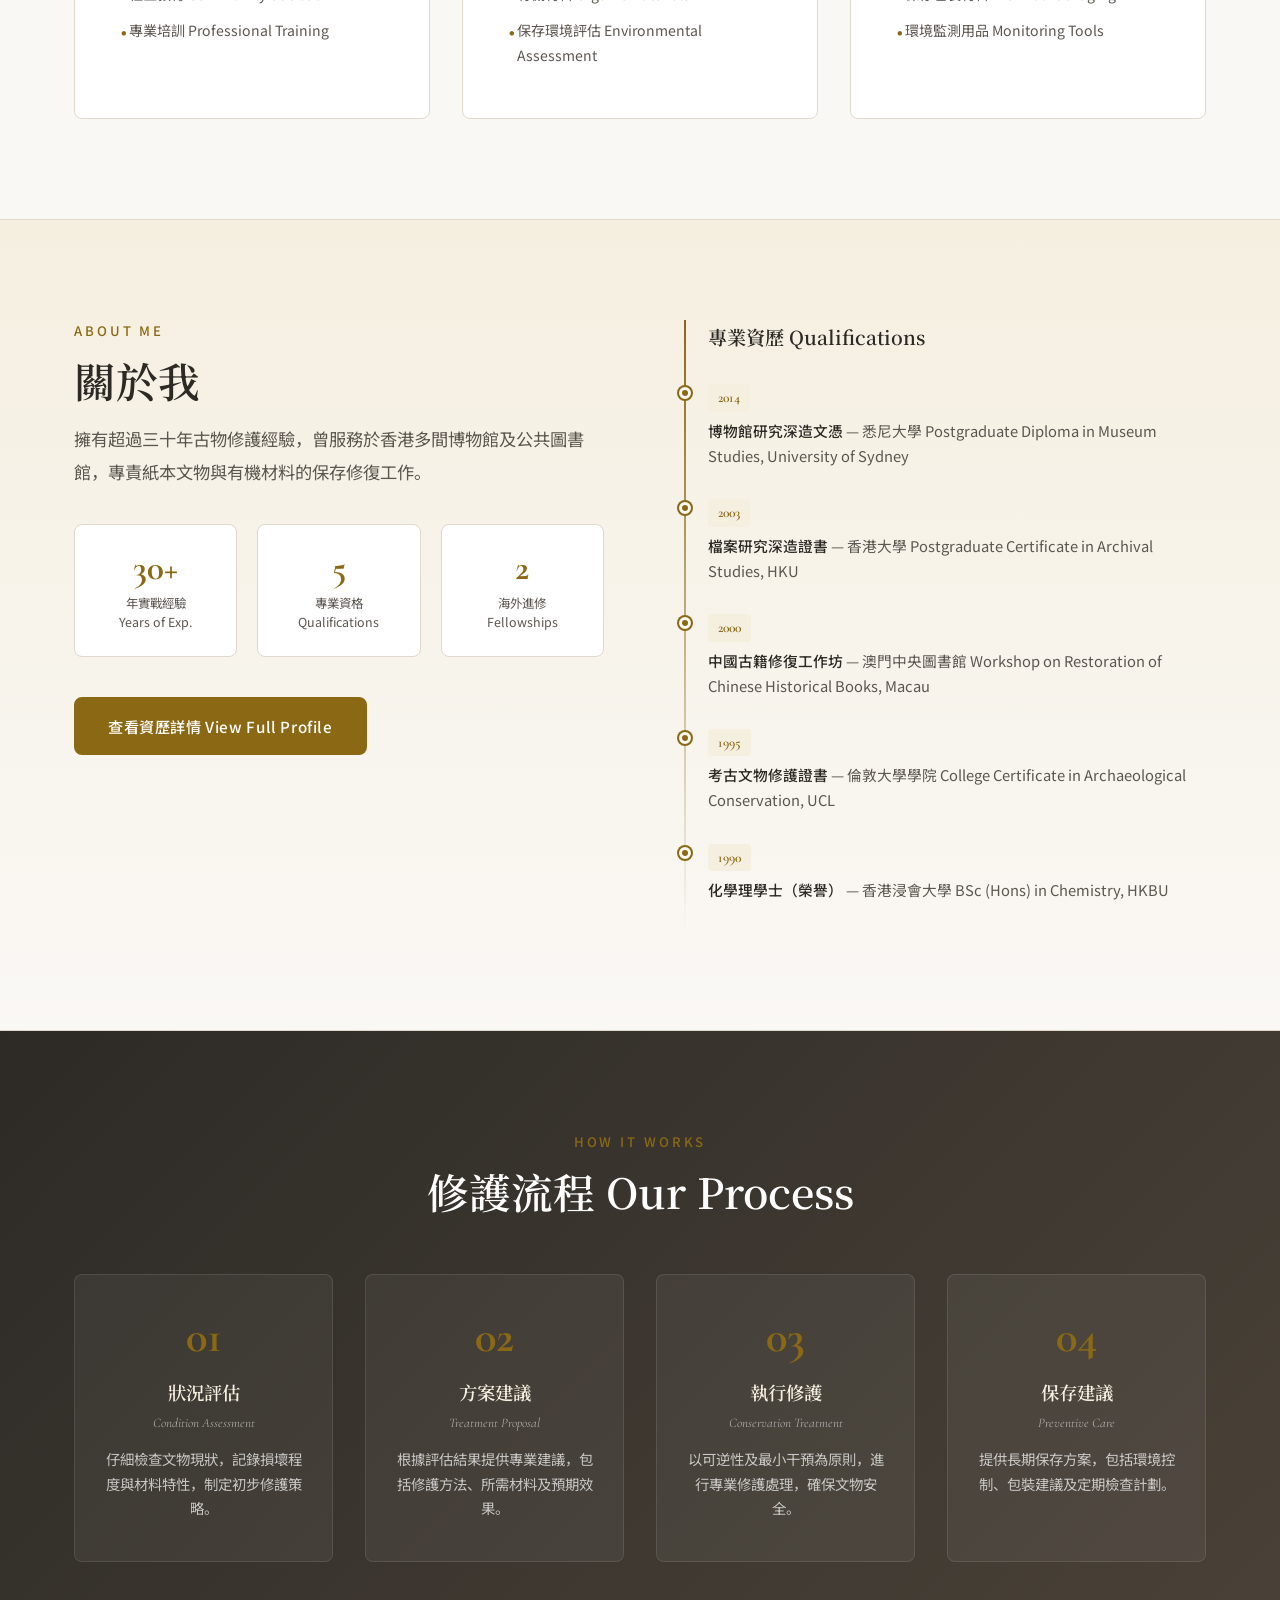
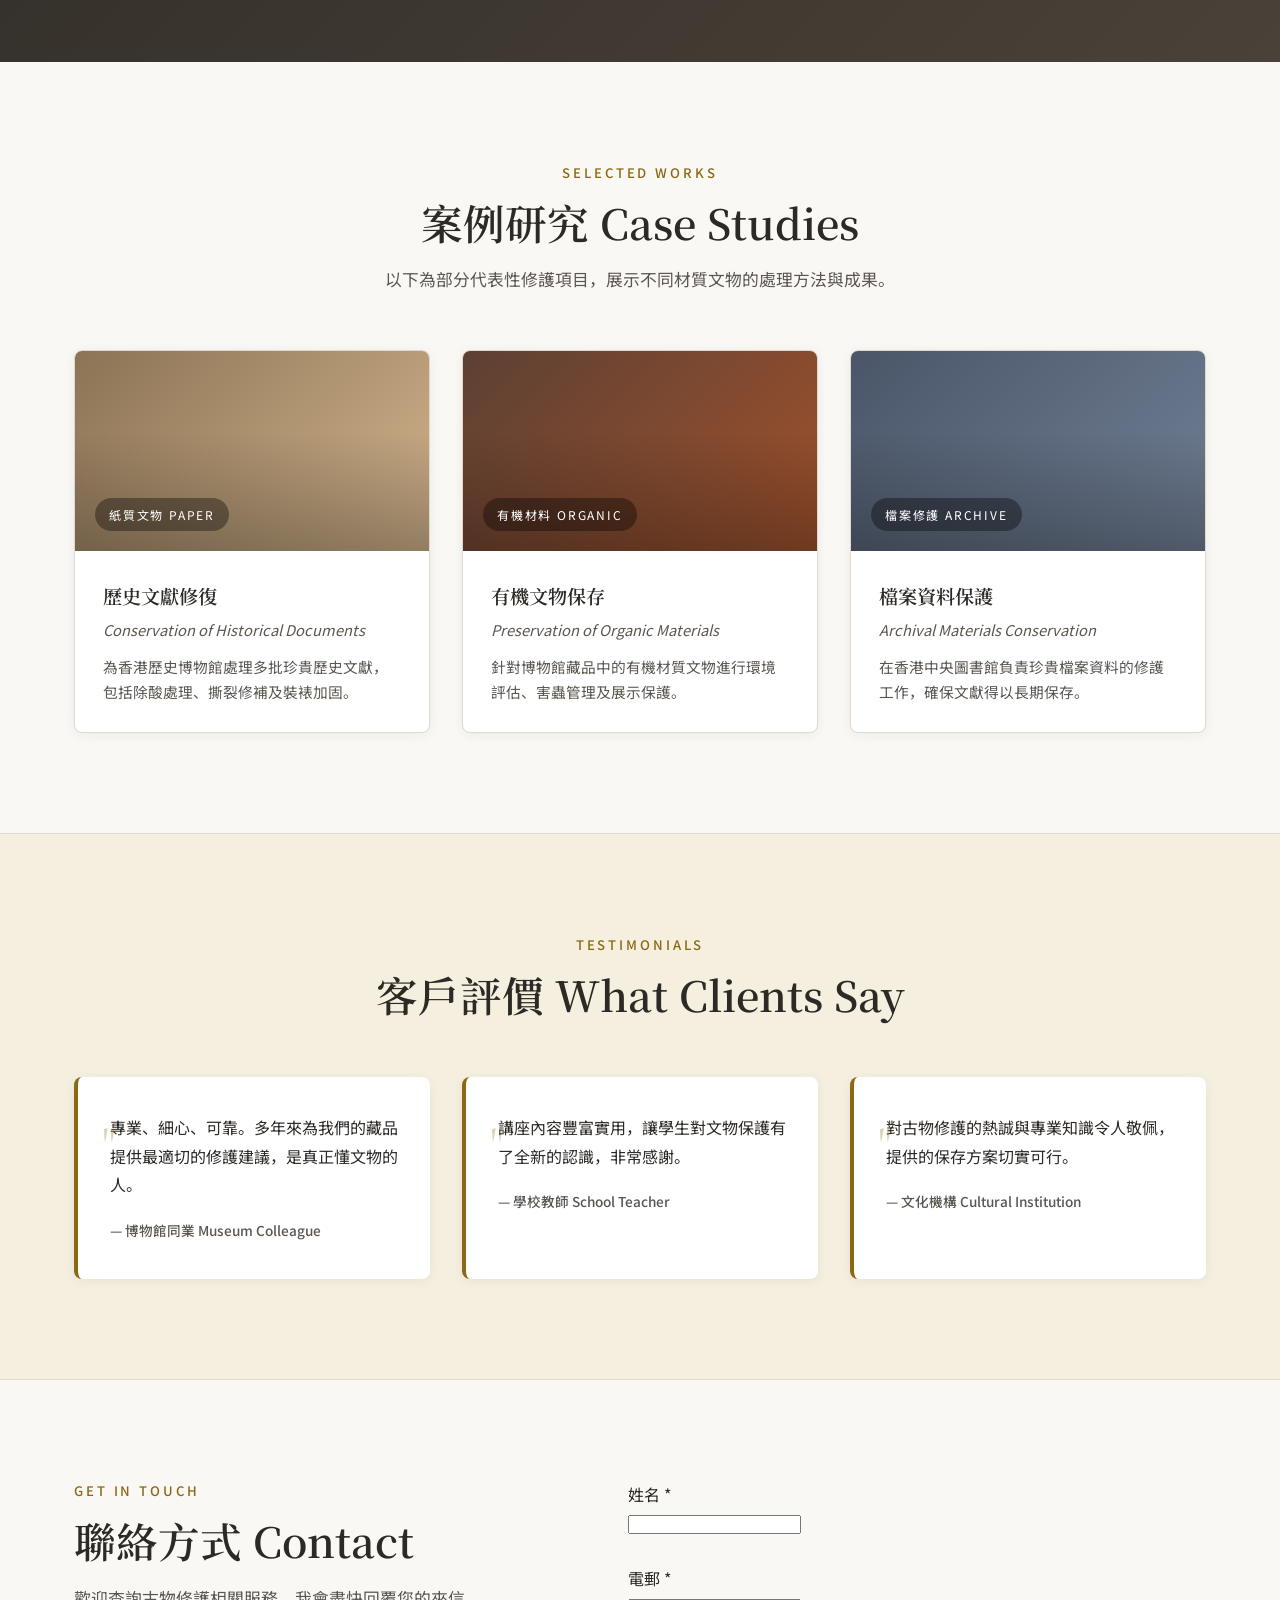
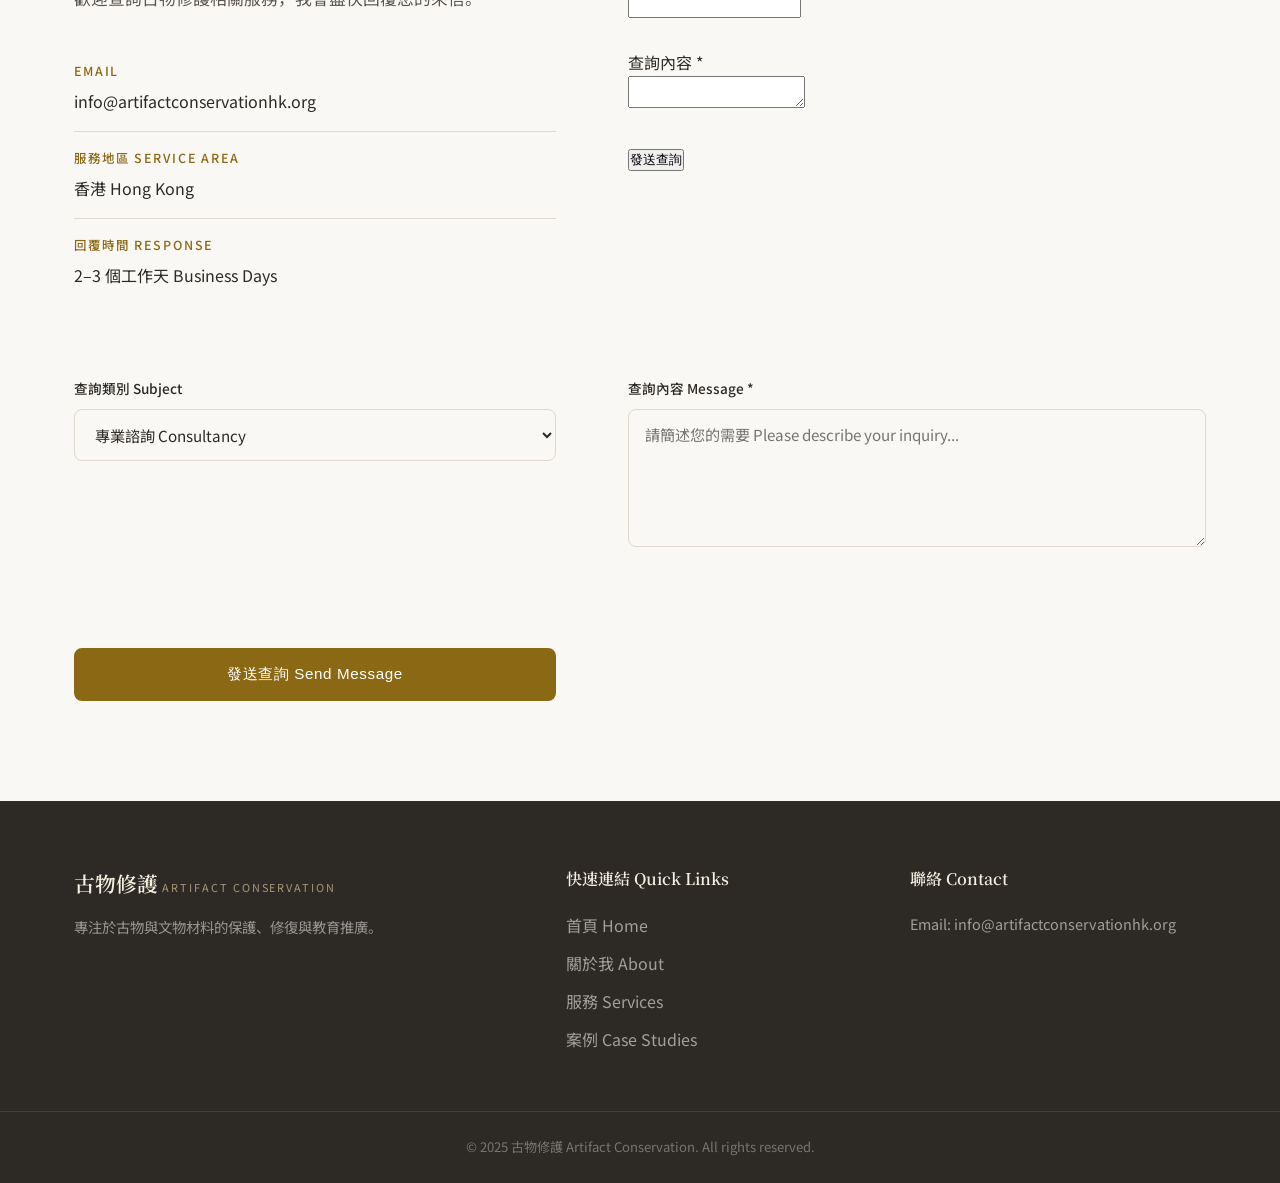
==== commit e3e10967: "Update access key in form to placeholder Replaced the hardcoded access key with a placeholder." ====
--- a/index.html
+++ b/index.html
@@ -474,12 +474,9 @@
             </ul>
         </div>
        
-  
-
-  
-</form>
   <form action="https://formly.email/submit" method="POST">
-  <input type="hidden" name="access_key" value="34b2fdf246ca4be6b4ef51a307ec093a">     
+  <input type="hidden" name="access_key" value="YOUR_ACCESS_KEY">
+  
   <!-- 可選：自訂郵件主旨 -->
   <input type="hidden" name="subject" value="網站查詢 - artifactconservationhk.org">
   
@@ -499,6 +496,11 @@
   <textarea name="message" required></textarea><br><br>
   
   <button type="submit">發送查詢</button>
+</form>
+
+
+  
+
 
         
             <div class="form-group">
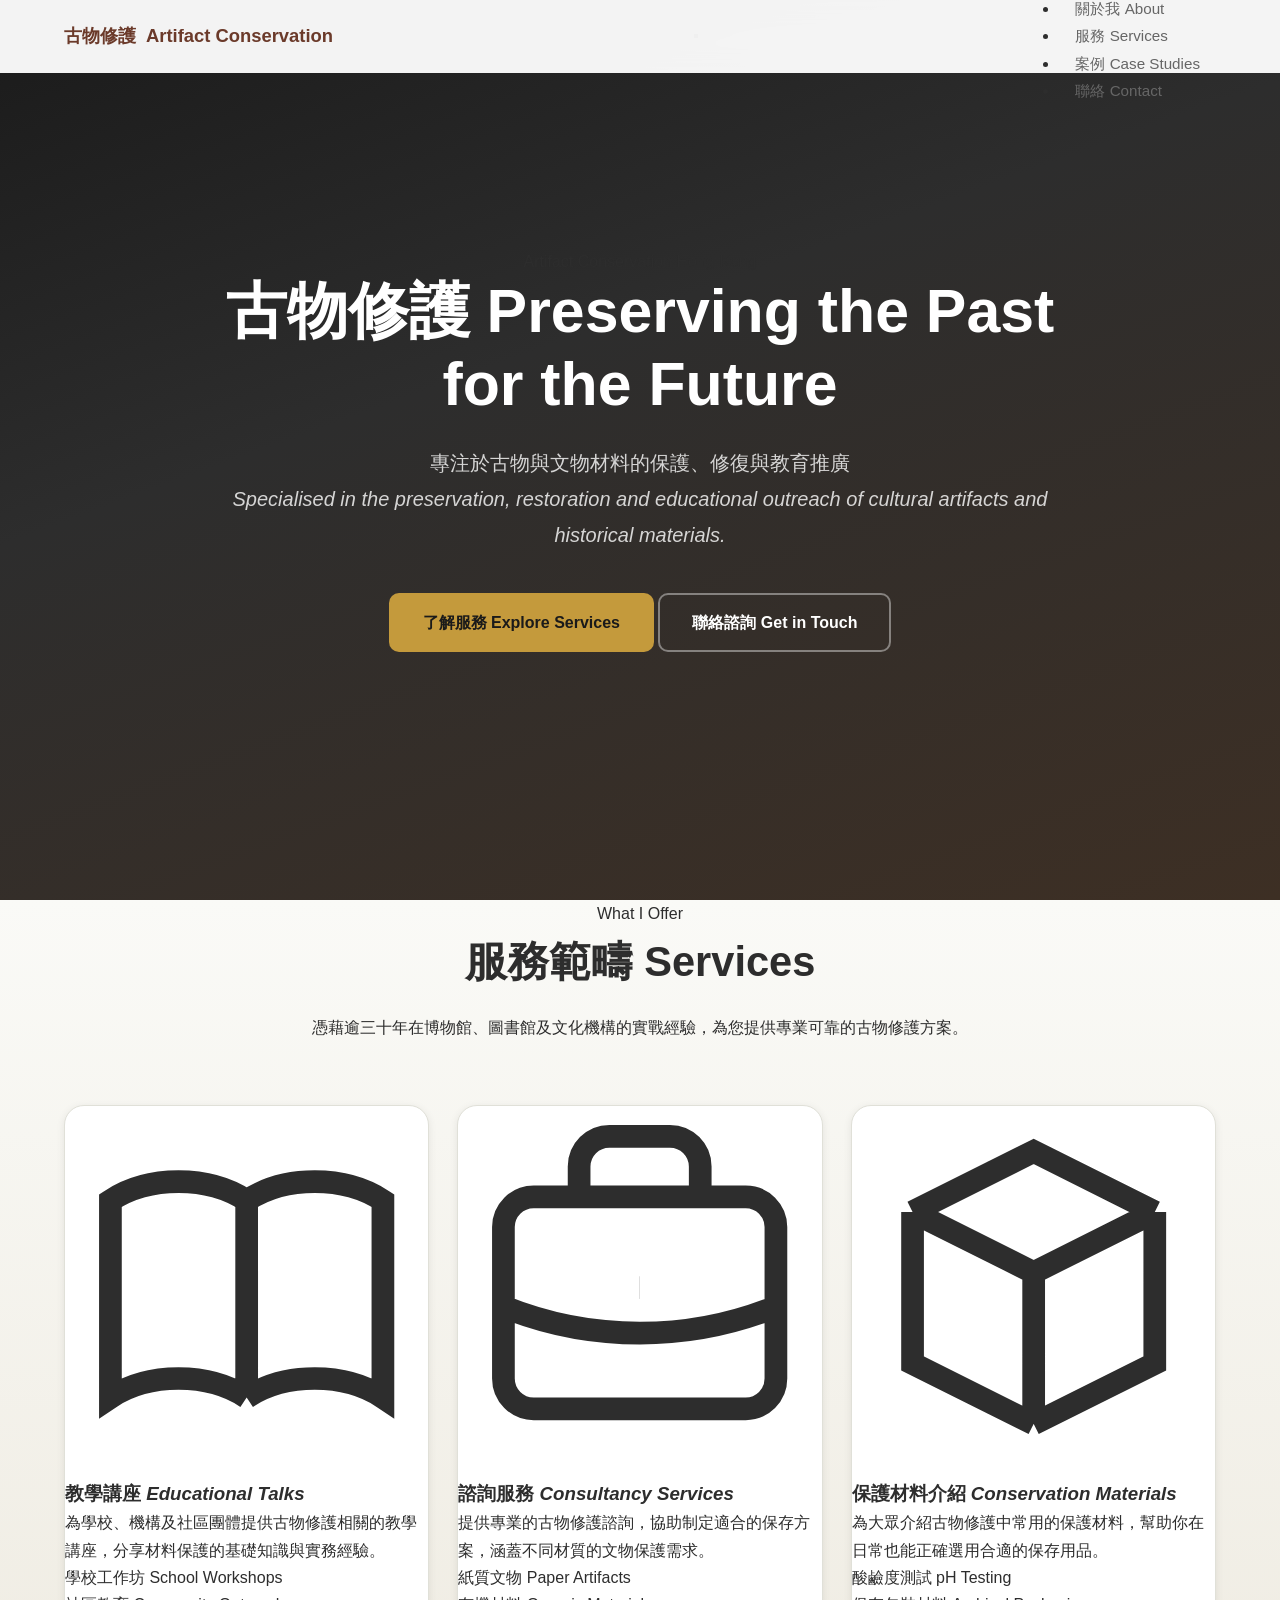
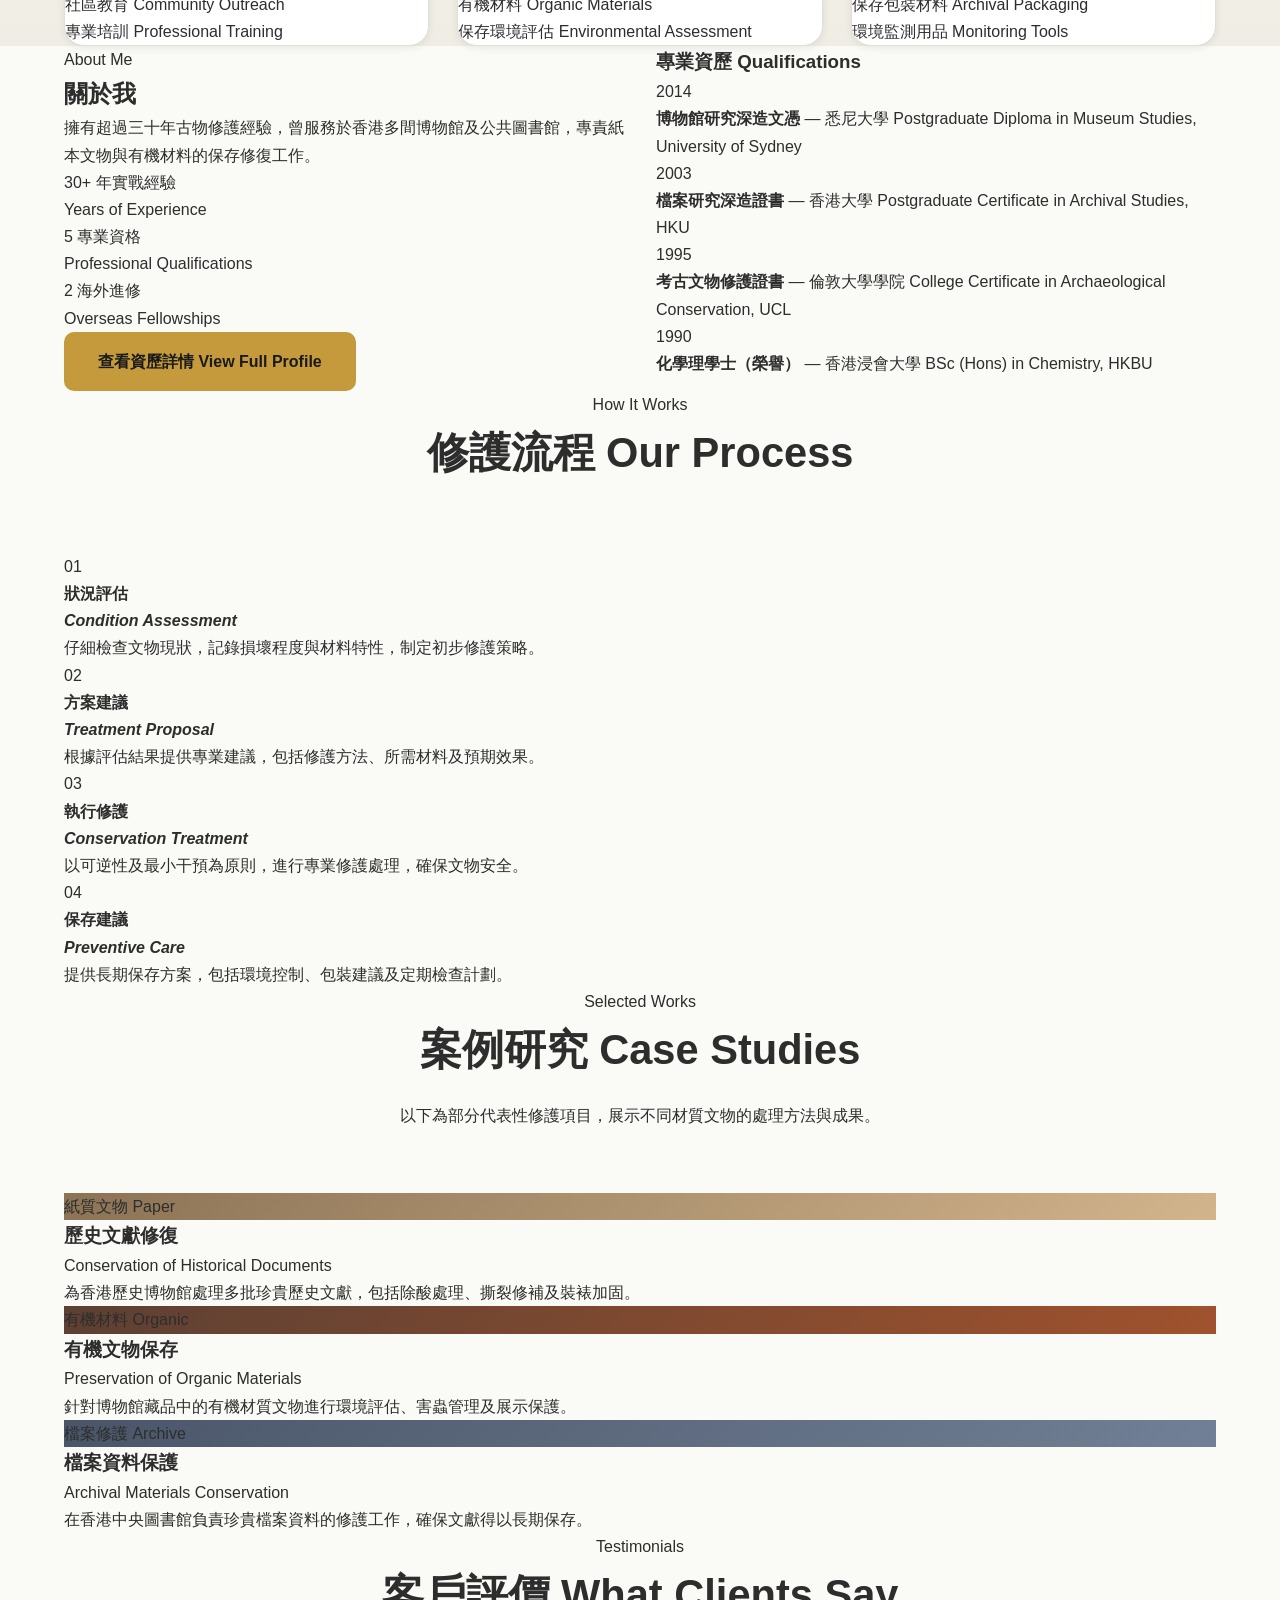
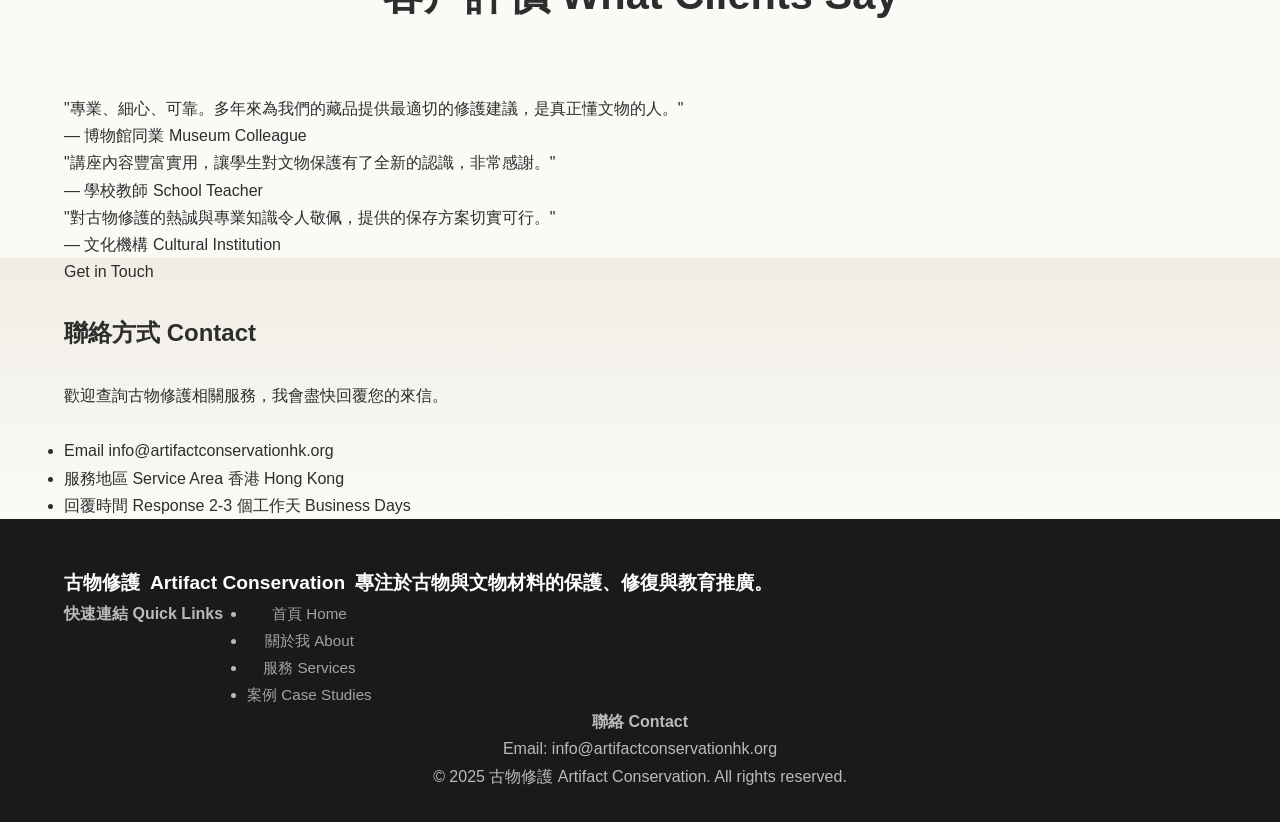
==== commit 2398faab: "Refactor index.html with improved structure and comments" ====
--- a/index.html
+++ b/index.html
@@ -1,219 +1,22 @@
 <!DOCTYPE html>
 <html lang="zh-HK">
 <head>
-<meta charset="UTF-8">
-<meta name="viewport" content="width=device-width, initial-scale=1.0">
-<meta name="description" content="古物修護 Artifact Conservation — 專注於古物與文物材料的保護、修復與教育推廣。提供教學講座、專業諮詢及保護材料建議。">
-<meta name="keywords" content="古物修護, 文物修復, artifact conservation, Hong Kong, 香港, 文物保護, conservation consultancy">
-<meta property="og:title" content="古物修護 Artifact Conservation">
-<meta property="og:description" content="專注於古物與文物材料的保護、修復與教育推廣">
-<meta property="og:type" content="website">
-<title>古物修護 Artifact Conservation | 專業文物修復與保護</title>
-<link rel="preconnect" href="https://fonts.googleapis.com">
-<link rel="preconnect" href="https://fonts.gstatic.com" crossorigin>
-<link href="https://fonts.googleapis.com/css2?family=Cormorant+Garamond:wght@400;500;600;700&family=Noto+Sans+SC:wght@300;400;500;700&family=Noto+Serif+SC:wght@400;500;600;700&display=swap" rel="stylesheet">
-<style>
-/* ========================================
-   古物修護 Artifact Conservation
-   Complete Single-File Stylesheet
-   ======================================== */
-*,*::before,*::after{margin:0;padding:0;box-sizing:border-box}
-:root{
-    --color-bg:#FAF8F5;--color-surface:#FFFFFF;--color-text:#2D2A26;--color-text-light:#5C5650;
-    --color-accent:#8B6914;--color-accent-dark:#6B4F0A;--color-accent-soft:#F5EFE0;
-    --color-earth:#6B5B3E;--color-earth-light:#A89878;--color-border:#E0D8CC;
-    --color-overlay:rgba(20,18,14,.55);
-    --font-serif:'Cormorant Garamond','Noto Serif SC',Georgia,serif;
-    --font-sans:'Noto Sans SC','Helvetica Neue',Arial,sans-serif;
-    --font-serif-cn:'Noto Serif SC','Cormorant Garamond',serif;
-    --container-max:1180px;--radius:8px;
-    --shadow-sm:0 2px 12px rgba(0,0,0,.06);--shadow-md:0 6px 28px rgba(0,0,0,.1);--shadow-lg:0 12px 48px rgba(0,0,0,.14);
-    --transition:all .35s cubic-bezier(.4,0,.2,1);
-}
-html{scroll-behavior:smooth;scroll-padding-top:80px}
-body{font-family:var(--font-sans);font-size:16px;line-height:1.75;color:var(--color-text);background:var(--color-bg);-webkit-font-smoothing:antialiased;-moz-osx-font-smoothing:grayscale}
-img{max-width:100%;display:block}
-a{color:var(--color-accent);text-decoration:none;transition:var(--transition)}
-a:hover{color:var(--color-accent-dark)}
-.container{max-width:var(--container-max);margin:0 auto;padding:0 24px}
-
-/* Typography */
-.section-eyebrow{font-size:.82rem;font-weight:500;letter-spacing:.22em;text-transform:uppercase;color:var(--color-accent);margin-bottom:10px}
-.section-title{font-family:var(--font-serif-cn);font-size:clamp(1.8rem,3.5vw,2.6rem);font-weight:600;line-height:1.3;margin-bottom:16px;color:var(--color-text)}
-.section-intro{font-size:1.05rem;color:var(--color-text-light);max-width:640px;margin:0 auto 48px}
-.section-header{text-align:center;margin-bottom:56px}
-.section-header.light .section-title{color:#fff}
-.section-header.light .section-intro{color:rgba(255,255,255,.8)}
-
-/* Buttons */
-.btn{display:inline-flex;align-items:center;justify-content:center;padding:14px 32px;font-size:.95rem;font-weight:500;letter-spacing:.04em;border-radius:var(--radius);border:2px solid transparent;cursor:pointer;transition:var(--transition);text-decoration:none;white-space:nowrap}
-.btn-primary{background:var(--color-accent);color:#fff;border-color:var(--color-accent)}
-.btn-primary:hover{background:var(--color-accent-dark);border-color:var(--color-accent-dark);color:#fff;transform:translateY(-2px);box-shadow:var(--shadow-md)}
-.btn-outline{background:transparent;color:#fff;border-color:rgba(255,255,255,.6)}
-.btn-outline:hover{background:rgba(255,255,255,.12);border-color:#fff;color:#fff}
-.btn-block{width:100%}
-
-/* Navigation */
-.navbar{position:fixed;top:0;left:0;right:0;z-index:1000;background:rgba(250,248,245,.92);backdrop-filter:blur(14px);-webkit-backdrop-filter:blur(14px);border-bottom:1px solid transparent;transition:var(--transition)}
-.navbar.scrolled{border-bottom-color:var(--color-border);box-shadow:var(--shadow-sm)}
-.nav-container{max-width:var(--container-max);margin:0 auto;padding:0 24px;display:flex;align-items:center;justify-content:space-between;height:76px}
-.nav-logo{display:flex;flex-direction:column;line-height:1.2;text-decoration:none}
-.logo-cn{font-family:var(--font-serif-cn);font-size:1.2rem;font-weight:600;color:var(--color-text)}
-.logo-en{font-size:.68rem;letter-spacing:.18em;text-transform:uppercase;color:var(--color-accent);margin-top:2px}
-.nav-menu{display:flex;list-style:none;gap:8px}
-.nav-link{display:block;padding:10px 18px;font-size:.9rem;color:var(--color-text-light);border-radius:var(--radius);transition:var(--transition);white-space:nowrap}
-.nav-link:hover,.nav-link.active{color:var(--color-accent);background:var(--color-accent-soft)}
-.nav-toggle{display:none;flex-direction:column;gap:5px;background:none;border:none;cursor:pointer;padding:8px}
-.nav-toggle span{width:26px;height:2px;background:var(--color-text);border-radius:2px;transition:var(--transition)}
-
-/* Hero */
-.hero{position:relative;min-height:100vh;display:flex;align-items:center;justify-content:center;text-align:center;background:linear-gradient(160deg,#2D2A26 0%,#4A4238 40%,#6B5B3E 100%);overflow:hidden;padding:120px 24px 80px}
-.hero::before{content:'';position:absolute;inset:0;background-image:radial-gradient(ellipse at 20% 50%,rgba(139,105,20,.15) 0%,transparent 50%),radial-gradient(ellipse at 80% 20%,rgba(168,152,120,.1) 0%,transparent 40%);pointer-events:none}
-.hero-overlay{position:absolute;inset:0;background:var(--color-overlay)}
-.hero-content{position:relative;z-index:2;max-width:800px;color:#fff}
-.hero-eyebrow{font-size:.78rem;letter-spacing:.35em;text-transform:uppercase;color:var(--color-earth-light);margin-bottom:24px}
-.hero-title{margin-bottom:28px}
-.hero-title-cn{display:block;font-family:var(--font-serif-cn);font-size:clamp(3rem,8vw,5.5rem);font-weight:700;letter-spacing:.08em;color:#F5EFE0;line-height:1.15}
-.hero-title-en{display:block;font-family:var(--font-serif);font-size:clamp(1rem,2vw,1.35rem);font-weight:400;font-style:italic;color:var(--color-earth-light);letter-spacing:.06em;margin-top:14px}
-.hero-subtitle{font-size:1.1rem;line-height:1.9;color:rgba(255,255,255,.85);margin-bottom:44px}
-.hero-subtitle em{font-size:.92rem;color:rgba(255,255,255,.6)}
-.hero-actions{display:flex;gap:16px;justify-content:center;flex-wrap:wrap}
-.hero-scroll{position:absolute;bottom:36px;left:50%;transform:translateX(-50%);z-index:2}
-.hero-scroll span{display:block;width:24px;height:40px;border:2px solid rgba(255,255,255,.4);border-radius:14px;position:relative}
-.hero-scroll span::after{content:'';position:absolute;top:8px;left:50%;transform:translateX(-50%);width:3px;height:8px;background:rgba(255,255,255,.6);border-radius:2px;animation:scroll-bounce 1.8s infinite}
-@keyframes scroll-bounce{0%,100%{opacity:1;transform:translateX(-50%) translateY(0)}50%{opacity:.3;transform:translateX(-50%) translateY(10px)}}
-
-/* Services */
-.services{padding:100px 0;background:var(--color-bg)}
-.services-grid{display:grid;grid-template-columns:repeat(auto-fit,minmax(300px,1fr));gap:32px}
-.service-card{background:var(--color-surface);border:1px solid var(--color-border);border-radius:var(--radius);padding:44px 36px;transition:var(--transition);position:relative;overflow:hidden}
-.service-card::before{content:'';position:absolute;top:0;left:0;right:0;height:4px;background:linear-gradient(90deg,var(--color-accent),var(--color-earth-light));opacity:0;transition:var(--transition)}
-.service-card:hover{transform:translateY(-6px);box-shadow:var(--shadow-lg);border-color:transparent}
-.service-card:hover::before{opacity:1}
-.service-icon{width:56px;height:56px;border-radius:14px;background:var(--color-accent-soft);color:var(--color-accent);display:flex;align-items:center;justify-content:center;margin-bottom:24px}
-.service-icon svg{width:28px;height:28px}
-.service-card h3{font-family:var(--font-serif-cn);font-size:1.35rem;font-weight:600;margin-bottom:12px}
-.service-card h3 em{display:block;font-family:var(--font-serif);font-size:.85rem;font-weight:400;color:var(--color-text-light);font-style:italic;margin-top:4px}
-.service-card>p{color:var(--color-text-light);margin-bottom:20px;font-size:.95rem}
-.service-list{list-style:none;padding:18px 0 0;border-top:1px solid var(--color-border)}
-.service-list li{font-size:.88rem;color:var(--color-text-light);padding:6px 0 6px 18px;position:relative}
-.service-list li::before{content:'·';position:absolute;left:4px;color:var(--color-accent);font-weight:700;font-size:1.1rem}
-
-/* About */
-.about-preview{padding:100px 0;background:linear-gradient(180deg,#F5EFE0 0%,#FAF8F5 100%);border-top:1px solid var(--color-border);border-bottom:1px solid var(--color-border)}
-.about-grid{display:grid;grid-template-columns:1fr 1fr;gap:72px;align-items:start}
-.about-lead{font-size:1.08rem;color:var(--color-text-light);line-height:1.9;margin-bottom:36px}
-.credentials{display:grid;grid-template-columns:repeat(3,1fr);gap:20px;margin-bottom:40px}
-.credential-item{text-align:center;padding:24px 16px;background:var(--color-surface);border-radius:var(--radius);border:1px solid var(--color-border)}
-.credential-num{display:block;font-family:var(--font-serif);font-size:2.2rem;font-weight:700;color:var(--color-accent);line-height:1.1}
-.credential-label{display:block;font-size:.78rem;color:var(--color-text-light);margin-top:6px;line-height:1.5}
-.timeline{position:relative;padding-left:32px}
-.timeline::before{content:'';position:absolute;left:8px;top:0;bottom:0;width:2px;background:linear-gradient(180deg,var(--color-accent),transparent)}
-.timeline-title{font-family:var(--font-serif-cn);font-size:1.2rem;font-weight:600;margin-bottom:28px}
-.timeline-item{position:relative;padding-bottom:28px}
-.timeline-item::before{content:'';position:absolute;left:-29px;top:6px;width:12px;height:12px;border-radius:50%;background:var(--color-accent);border:3px solid var(--color-bg);box-shadow:0 0 0 2px var(--color-accent)}
-.timeline-year{display:inline-block;font-family:var(--font-serif);font-size:.85rem;font-weight:600;color:var(--color-accent);background:var(--color-accent-soft);padding:2px 10px;border-radius:4px;margin-bottom:6px}
-.timeline-item p{font-size:.92rem;color:var(--color-text-light);line-height:1.7}
-.timeline-item strong{color:var(--color-text);font-weight:500}
-
-/* Process */
-.process{padding:100px 0;background:linear-gradient(135deg,#2D2A26 0%,#4A4238 100%);color:#fff}
-.process-steps{display:grid;grid-template-columns:repeat(auto-fit,minmax(240px,1fr));gap:32px}
-.process-step{text-align:center;padding:40px 28px;background:rgba(255,255,255,.05);border:1px solid rgba(255,255,255,.1);border-radius:var(--radius);transition:var(--transition)}
-.process-step:hover{background:rgba(255,255,255,.08);transform:translateY(-4px)}
-.step-num{display:inline-block;font-family:var(--font-serif);font-size:2.8rem;font-weight:700;color:var(--color-accent);margin-bottom:16px;line-height:1}
-.process-step h4{font-family:var(--font-serif-cn);font-size:1.15rem;font-weight:600;margin-bottom:12px;color:#F5EFE0}
-.process-step h4 em{display:block;font-family:var(--font-serif);font-size:.82rem;font-weight:400;color:rgba(255,255,255,.55);font-style:italic;margin-top:4px}
-.process-step p{font-size:.9rem;color:rgba(255,255,255,.7);line-height:1.7}
-
-/* Case Studies */
-.case-studies{padding:100px 0;background:var(--color-bg)}
-.cases-grid{display:grid;grid-template-columns:repeat(auto-fit,minmax(320px,1fr));gap:32px}
-.case-card{background:var(--color-surface);border-radius:var(--radius);overflow:hidden;box-shadow:var(--shadow-sm);transition:var(--transition);border:1px solid var(--color-border)}
-.case-card:hover{transform:translateY(-6px);box-shadow:var(--shadow-lg)}
-.case-image{height:200px;display:flex;align-items:flex-end;padding:20px;position:relative}
-.case-image::after{content:'';position:absolute;inset:0;background:linear-gradient(180deg,transparent 40%,rgba(0,0,0,.3) 100%)}
-.case-category{position:relative;z-index:1;font-size:.75rem;letter-spacing:.15em;text-transform:uppercase;color:#fff;background:rgba(0,0,0,.35);padding:6px 14px;border-radius:20px;backdrop-filter:blur(4px)}
-.case-body{padding:28px}
-.case-body h3{font-family:var(--font-serif-cn);font-size:1.2rem;font-weight:600;margin-bottom:4px}
-.case-en{font-size:.82rem;color:var(--color-accent);font-style:italic;margin-bottom:12px}
-.case-body>p{font-size:.92rem;color:var(--color-text-light);line-height:1.7}
-
-/* Testimonials */
-.testimonials{padding:100px 0;background:var(--color-accent-soft);border-top:1px solid var(--color-border);border-bottom:1px solid var(--color-border)}
-.testimonials-grid{display:grid;grid-template-columns:repeat(auto-fit,minmax(300px,1fr));gap:32px}
-.testimonial{background:var(--color-surface);padding:36px 32px;border-radius:var(--radius);border-left:4px solid var(--color-accent);box-shadow:var(--shadow-sm);font-style:normal}
-.testimonial p{font-size:1rem;color:var(--color-text);line-height:1.8;margin-bottom:20px;position:relative}
-.testimonial p::before{content:'"';font-family:var(--font-serif);font-size:3rem;color:var(--color-accent);position:absolute;top:-12px;left:-8px;opacity:.3}
-.testimonial footer{font-size:.85rem;color:var(--color-text-light);font-weight:500}
-
-/* Contact */
-.contact{padding:100px 0;background:var(--color-bg)}
-.contact-grid{display:grid;grid-template-columns:1fr 1.2fr;gap:72px;align-items:start}
-.contact-lead{font-size:1.05rem;color:var(--color-text-light);margin-bottom:32px;line-height:1.8}
-.contact-list{list-style:none;padding:0}
-.contact-list li{display:flex;flex-direction:column;padding:16px 0;border-bottom:1px solid var(--color-border)}
-.contact-list li:last-child{border-bottom:none}
-.contact-label{font-size:.78rem;text-transform:uppercase;letter-spacing:.15em;color:var(--color-accent);font-weight:500;margin-bottom:4px}
-.contact-list a,.contact-list span:not(.contact-label){font-size:1rem;color:var(--color-text)}
-.contact-form{background:var(--color-surface);padding:40px;border-radius:var(--radius);box-shadow:var(--shadow-sm);border:1px solid var(--color-border)}
-.form-row{display:grid;grid-template-columns:1fr 1fr;gap:20px}
-.form-group{margin-bottom:22px}
-.form-group label{display:block;font-size:.85rem;font-weight:500;color:var(--color-text);margin-bottom:8px}
-.form-group input,.form-group select,.form-group textarea{width:100%;padding:13px 16px;font-size:.95rem;font-family:var(--font-sans);color:var(--color-text);background:var(--color-bg);border:1px solid var(--color-border);border-radius:var(--radius);transition:var(--transition);outline:0}
-.form-group input:focus,.form-group select:focus,.form-group textarea:focus{border-color:var(--color-accent);box-shadow:0 0 0 3px rgba(139,105,20,.12);background:#fff}
-.form-group textarea{resize:vertical;min-height:120px}
-
-/* Footer */
-.footer{background:#2D2A26;color:rgba(255,255,255,.7);padding:64px 0 0}
-.footer-grid{display:grid;grid-template-columns:1.5fr 1fr 1fr;gap:48px;margin-bottom:48px}
-.footer-brand .logo-cn{color:#F5EFE0;font-size:1.3rem}
-.footer-brand .logo-en{color:var(--color-earth-light)}
-.footer-brand p{margin-top:14px;font-size:.9rem;color:rgba(255,255,255,.5);line-height:1.7}
-.footer h4{font-family:var(--font-serif-cn);font-size:1rem;font-weight:600;color:#F5EFE0;margin-bottom:18px}
-.footer-links ul{list-style:none;padding:0}
-.footer-links li{margin-bottom:10px}
-.footer-links a{color:rgba(255,255,255,.55);font-size:.9rem)}
-.footer-links a:hover{color:var(--color-accent)}
-.footer-contact p{font-size:.9rem;color:rgba(255,255,255,.55)}
-.footer-bottom{border-top:1px solid rgba(255,255,255,.1);padding:24px 0;text-align:center}
-.footer-bottom p{font-size:.82rem;color:rgba(255,255,255,.35)}
-
-/* AOS Animations */
-[data-aos]{opacity:0;transform:translateY(30px);transition:opacity .7s ease,transform .7s ease}
-[data-aos].aos-animate{opacity:1;transform:translateY(0)}
-[data-aos="fade-right"]{transform:translateX(-30px)}
-[data-aos="fade-right"].aos-animate{transform:translateX(0)}
-[data-aos="fade-left"]{transform:translateX(30px)}
-[data-aos="fade-left"].aos-animate{transform:translateX(0)}
-
-/* Responsive */
-@media (max-width:960px){
-    .about-grid,.contact-grid{grid-template-columns:1fr;gap:48px}
-    .footer-grid{grid-template-columns:1fr 1fr}
-}
-@media (max-width:768px){
-    .nav-toggle{display:flex}
-    .nav-menu{position:fixed;top:76px;left:0;right:0;background:var(--color-surface);flex-direction:column;padding:20px;gap:4px;box-shadow:var(--shadow-md);transform:translateY(-120%);transition:transform .4s ease}
-    .nav-menu.open{transform:translateY(0)}
-    .nav-link{padding:14px 18px;font-size:1rem}
-    .hero{padding:100px 20px 60px}
-    .hero-actions{flex-direction:column;align-items:stretch}
-    .form-row{grid-template-columns:1fr}
-    .credentials{grid-template-columns:1fr}
-    .footer-grid{grid-template-columns:1fr;gap:36px}
-    .contact-form{padding:28px 22px}
-    .services,.about-preview,.process,.case-studies,.testimonials,.contact{padding:72px 0}
-}
-@media (max-width:480px){
-    .container{padding:0 18px}
-    .service-card{padding:36px 28px}
-    .timeline{padding-left:24px}
-}
-</style>
+    <meta charset="UTF-8">
+    <meta name="viewport" content="width=device-width, initial-scale=1.0">
+    <meta name="description" content="古物修護 Artifact Conservation — 專注於古物與文物材料的保護、修復與教育推廣。提供教學講座、專業諮詢及保護材料建議。">
+    <meta name="keywords" content="古物修護, 文物修復, artifact conservation, Hong Kong, 香港, 文物保護, conservation consultancy">
+    <meta property="og:title" content="古物修護 Artifact Conservation">
+    <meta property="og:description" content="專注於古物與文物材料的保護、修復與教育推廣">
+    <meta property="og:type" content="website">
+    <title>古物修護 Artifact Conservation | 專業文物修復與保護</title>
+    <link rel="preconnect" href="https://fonts.googleapis.com">
+    <link rel="preconnect" href="https://fonts.gstatic.com" crossorigin>
+    <link href="https://fonts.googleapis.com/css2?family=Cormorant+Garamond:wght@400;500;600;700&family=Noto+Sans+SC:wght@300;400;500;700&family=Noto+Serif+SC:wght@400;500;600;700&display=swap" rel="stylesheet">
+    <link rel="stylesheet" href="styles.css">
 </head>
 <body>
 
+<!-- Navigation -->
 <nav class="navbar" id="navbar">
     <div class="nav-container">
         <a href="#home" class="nav-logo">
@@ -233,7 +36,7 @@
     </div>
 </nav>
 
-<!-- Hero -->
+<!-- Hero Section -->
 <section class="hero" id="home">
     <div class="hero-overlay"></div>
     <div class="hero-content">
@@ -251,17 +54,22 @@
             <a href="#contact" class="btn btn-outline">聯絡諮詢 Get in Touch</a>
         </div>
     </div>
-    <div class="hero-scroll"><span></span></div>
-</section>
-
-<!-- Services -->
+    <div class="hero-scroll" aria-hidden="true">
+        <span></span>
+    </div>
+</section>
+
+<!-- Services Section -->
 <section class="services" id="services">
     <div class="container">
         <header class="section-header">
             <p class="section-eyebrow">What I Offer</p>
             <h2 class="section-title">服務範疇 Services</h2>
-            <p class="section-intro">憑藉逾三十年在博物館、圖書館及文化機構的實戰經驗，為您提供專業可靠的古物修護方案。</p>
+            <p class="section-intro">
+                憑藉逾三十年在博物館、圖書館及文化機構的實戰經驗，為您提供專業可靠的古物修護方案。
+            </p>
         </header>
+
         <div class="services-grid">
             <article class="service-card" data-aos="fade-up">
                 <div class="service-icon">
@@ -275,6 +83,7 @@
                     <li>專業培訓 Professional Training</li>
                 </ul>
             </article>
+
             <article class="service-card" data-aos="fade-up" data-aos-delay="100">
                 <div class="service-icon">
                     <svg viewBox="0 0 24 24" fill="none" stroke="currentColor" stroke-width="1.5"><path d="M21 13.255A23.931 23.931 0 0112 15c-3.183 0-6.22-.62-9-1.745M16 6V4a2 2 0 00-2-2h-4a2 2 0 00-2 2v2m4 6h.01M5 20h14a2 2 0 002-2V8a2 2 0 00-2-2H5a2 2 0 00-2 2v10a2 2 0 002 2z"/></svg>
@@ -287,6 +96,7 @@
                     <li>保存環境評估 Environmental Assessment</li>
                 </ul>
             </article>
+
             <article class="service-card" data-aos="fade-up" data-aos-delay="200">
                 <div class="service-icon">
                     <svg viewBox="0 0 24 24" fill="none" stroke="currentColor" stroke-width="1.5"><path d="M20 7l-8-4-8 4m16 0l-8 4m8-4v10l-8 4m0-10L4 7m8 4v10M4 7v10l8 4"/></svg>
@@ -303,29 +113,32 @@
     </div>
 </section>
 
-<!-- About -->
+<!-- About Preview Section -->
 <section class="about-preview" id="about">
     <div class="container about-grid">
         <div class="about-text" data-aos="fade-right">
             <p class="section-eyebrow">About Me</p>
             <h2 class="section-title">關於我</h2>
-            <p class="about-lead">擁有超過三十年古物修護經驗，曾服務於香港多間博物館及公共圖書館，專責紙本文物與有機材料的保存修復工作。</p>
+            <p class="about-lead">
+                擁有超過三十年古物修護經驗，曾服務於香港多間博物館及公共圖書館，專責紙本文物與有機材料的保存修復工作。
+            </p>
             <div class="credentials">
                 <div class="credential-item">
                     <span class="credential-num">30+</span>
-                    <span class="credential-label">年實戰經驗<br>Years of Exp.</span>
+                    <span class="credential-label">年實戰經驗<br>Years of Experience</span>
                 </div>
                 <div class="credential-item">
                     <span class="credential-num">5</span>
-                    <span class="credential-label">專業資格<br>Qualifications</span>
+                    <span class="credential-label">專業資格<br>Professional Qualifications</span>
                 </div>
                 <div class="credential-item">
                     <span class="credential-num">2</span>
-                    <span class="credential-label">海外進修<br>Fellowships</span>
+                    <span class="credential-label">海外進修<br>Overseas Fellowships</span>
                 </div>
             </div>
             <a href="#case-studies" class="btn btn-primary">查看資歷詳情 View Full Profile</a>
         </div>
+
         <div class="timeline" data-aos="fade-left">
             <h3 class="timeline-title">專業資歷 Qualifications</h3>
             <div class="timeline-item">
@@ -337,10 +150,6 @@
                 <p><strong>檔案研究深造證書</strong> — 香港大學 Postgraduate Certificate in Archival Studies, HKU</p>
             </div>
             <div class="timeline-item">
-                <span class="timeline-year">2000</span>
-                <p><strong>中國古籍修復工作坊</strong> — 澳門中央圖書館 Workshop on Restoration of Chinese Historical Books, Macau</p>
-            </div>
-            <div class="timeline-item">
                 <span class="timeline-year">1995</span>
                 <p><strong>考古文物修護證書</strong> — 倫敦大學學院 College Certificate in Archaeological Conservation, UCL</p>
             </div>
@@ -352,7 +161,7 @@
     </div>
 </section>
 
-<!-- Process -->
+<!-- Process Section -->
 <section class="process">
     <div class="container">
         <header class="section-header light">
@@ -384,7 +193,7 @@
     </div>
 </section>
 
-<!-- Case Studies -->
+<!-- Case Studies Section -->
 <section class="case-studies" id="case-studies">
     <div class="container">
         <header class="section-header">
@@ -392,9 +201,10 @@
             <h2 class="section-title">案例研究 Case Studies</h2>
             <p class="section-intro">以下為部分代表性修護項目，展示不同材質文物的處理方法與成果。</p>
         </header>
+
         <div class="cases-grid">
             <article class="case-card" data-aos="fade-up">
-                <div class="case-image" style="background:linear-gradient(135deg,#8B7355 0%,#D2B48C 100%)">
+                <div class="case-image" style="background: linear-gradient(135deg, #8B7355 0%, #D2B48C 100%);">
                     <span class="case-category">紙質文物 Paper</span>
                 </div>
                 <div class="case-body">
@@ -403,8 +213,9 @@
                     <p>為香港歷史博物館處理多批珍貴歷史文獻，包括除酸處理、撕裂修補及裝裱加固。</p>
                 </div>
             </article>
+
             <article class="case-card" data-aos="fade-up" data-aos-delay="100">
-                <div class="case-image" style="background:linear-gradient(135deg,#5C4033 0%,#A0522D 100%)">
+                <div class="case-image" style="background: linear-gradient(135deg, #5C4033 0%, #A0522D 100%);">
                     <span class="case-category">有機材料 Organic</span>
                 </div>
                 <div class="case-body">
@@ -413,8 +224,9 @@
                     <p>針對博物館藏品中的有機材質文物進行環境評估、害蟲管理及展示保護。</p>
                 </div>
             </article>
+
             <article class="case-card" data-aos="fade-up" data-aos-delay="200">
-                <div class="case-image" style="background:linear-gradient(135deg,#4A5568 0%,#718096 100%)">
+                <div class="case-image" style="background: linear-gradient(135deg, #4A5568 0%, #718096 100%);">
                     <span class="case-category">檔案修護 Archive</span>
                 </div>
                 <div class="case-body">
@@ -427,31 +239,31 @@
     </div>
 </section>
 
-<!-- Testimonials -->
+<!-- Testimonials Section -->
 <section class="testimonials">
     <div class="container">
-        <header class="section-header">
+        <header class="section-header light">
             <p class="section-eyebrow">Testimonials</p>
             <h2 class="section-title">客戶評價 What Clients Say</h2>
         </header>
         <div class="testimonials-grid">
             <blockquote class="testimonial" data-aos="fade-up">
-                <p>專業、細心、可靠。多年來為我們的藏品提供最適切的修護建議，是真正懂文物的人。</p>
+                <p>"專業、細心、可靠。多年來為我們的藏品提供最適切的修護建議，是真正懂文物的人。"</p>
                 <footer>— 博物館同業 Museum Colleague</footer>
             </blockquote>
             <blockquote class="testimonial" data-aos="fade-up" data-aos-delay="100">
-                <p>講座內容豐富實用，讓學生對文物保護有了全新的認識，非常感謝。</p>
+                <p>"講座內容豐富實用，讓學生對文物保護有了全新的認識，非常感謝。"</p>
                 <footer>— 學校教師 School Teacher</footer>
             </blockquote>
             <blockquote class="testimonial" data-aos="fade-up" data-aos-delay="200">
-                <p>對古物修護的熱誠與專業知識令人敬佩，提供的保存方案切實可行。</p>
+                <p>"對古物修護的熱誠與專業知識令人敬佩，提供的保存方案切實可行。"</p>
                 <footer>— 文化機構 Cultural Institution</footer>
             </blockquote>
         </div>
     </div>
 </section>
 
-<!-- Contact -->
+<!-- Contact Section -->
 <section class="contact" id="contact">
     <div class="container contact-grid">
         <div class="contact-info" data-aos="fade-right">
@@ -469,56 +281,13 @@
                 </li>
                 <li>
                     <span class="contact-label">回覆時間 Response</span>
-                    <span>2–3 個工作天 Business Days</span>
+                    <span>2-3 個工作天 Business Days</span>
                 </li>
             </ul>
         </div>
-       
-  <form action="https://formly.email/submit" method="POST">
-  <input type="hidden" name="access_key" value="YOUR_ACCESS_KEY">
-  
-  <!-- 可選：自訂郵件主旨 -->
-  <input type="hidden" name="subject" value="網站查詢 - artifactconservationhk.org">
-  
-  <!-- 可選：提交後跳轉的感謝頁面（如果有的話）-->
-  <!-- <input type="hidden" name="redirect" value="https://artifactconservationhk.org/thanks.html"> -->
-  
-  <!-- 防垃圾郵件陷阱欄位（隱藏在畫面上）-->
-  <input type="checkbox" name="botcheck" style="display:none">
-  
-  <label>姓名 *</label><br>
-  <input type="text" name="name" required><br><br>
-  
-  <label>電郵 *</label><br>
-  <input type="email" name="email" required><br><br>
-  
-  <label>查詢內容 *</label><br>
-  <textarea name="message" required></textarea><br><br>
-  
-  <button type="submit">發送查詢</button>
-</form>
-
-
-  
-
-
-        
-            <div class="form-group">
-                <label for="subject">查詢類別 Subject</label>
-                <select id="subject" name="subject">
-                    <option value="consultancy">專業諮詢 Consultancy</option>
-                    <option value="talk">教學講座 Educational Talk</option>
-                    <option value="materials">保護材料 Materials</option>
-                    <option value="other">其他 Others</option>
-                </select>
-            </div>
-            <div class="form-group">
-                <label for="message">查詢內容 Message *</label>
-                <textarea id="message" name="message" rows="5" required placeholder="請簡述您的需要 Please describe your inquiry..."></textarea>
-            </div>
-            <button type="submit" class="btn btn-primary btn-block">發送查詢 Send Message</button>
-        </form>
-    </div>
+
+     
+</div>
 </section>
 
 <!-- Footer -->
@@ -548,87 +317,6 @@
     </div>
 </footer>
 
-<script>
-(function(){
-    'use strict';
-    // Navbar scroll
-    var navbar=document.getElementById('navbar');
-    window.addEventListener('scroll',function(){
-        window.pageYOffset>60?navbar.classList.add('scrolled'):navbar.classList.remove('scrolled');
-    },{passive:true});
-
-    // Mobile nav
-    var navToggle=document.getElementById('navToggle'),navMenu=document.getElementById('navMenu');
-    navToggle.addEventListener('click',function(){
-        navMenu.classList.toggle('open');
-        var spans=navToggle.querySelectorAll('span');
-        spans.forEach(function(s,i){
-            s.style.transform=navMenu.classList.contains('open')
-                ?i===0?'translateY(7px) rotate(45deg)':i===1?'scaleX(0)':'translateY(-7px) rotate(-45deg)'
-                :'';
-        });
-    });
-    document.querySelectorAll('.nav-link').forEach(function(link){
-        link.addEventListener('click',function(){
-            navMenu.classList.remove('open');
-            navToggle.querySelectorAll('span').forEach(function(s){s.style.transform=''});
-        });
-    });
-
-    // Active link
-    var sections=document.querySelectorAll('section[id]'),navLinks=document.querySelectorAll('.nav-link');
-    window.addEventListener('scroll',function(){
-        var current='',sp=window.pageYOffset+120;
-        sections.forEach(function(s){
-            if(sp>=s.offsetTop&&sp<s.offsetTop+s.offsetHeight)current=s.id;
-        });
-        navLinks.forEach(function(l){l.classList.remove('active');if(l.getAttribute('href')==='#'+current)l.classList.add('active');});
-    },{passive:true});
-
-    // Intersection Observer for AOS
-    var obs=new IntersectionObserver(function(entries){
-        entries.forEach(function(e){
-            if(e.isIntersecting){
-                var d=e.target.getAttribute('data-aos-delay')||0;
-                setTimeout(function(){e.target.classList.add('aos-animate');},parseInt(d));
-                obs.unobserve(e.target);
-            }
-        });
-    },{threshold:0.15,rootMargin:'0px 0px -60px 0px'});
-    document.querySelectorAll('[data-aos]').forEach(function(el){obs.observe(el);});
-
-    // Form
-    var form=document.getElementById('contactForm');
-    form.addEventListener('submit',function(e){
-        e.preventDefault();
-        var name=document.getElementById('name').value.trim(),
-            email=document.getElementById('email').value.trim(),
-            msg=document.getElementById('message').value.trim();
-        if(!name||!email||!msg){showMsg('請填寫所有必填欄位 Please fill in all required fields.','error');return;}
-        if(!/^[^\s@]+@[^\s@]+\.[^\s@]+$/.test(email)){showMsg('請輸入有效的電郵地址 Please enter a valid email.','error');return;}
-        var btn=form.querySelector('button[type="submit"]'),orig=btn.textContent;
-        btn.textContent='發送中 Sending...';btn.disabled=true;
-        setTimeout(function(){
-            showMsg('✓ 感謝您的查詢！我會盡快回覆您。 Thank you! I will respond shortly.','success');
-            form.reset();btn.textContent=orig;btn.disabled=false;
-        },1500);
-    });
-    function showMsg(t,type){
-        var old=document.querySelector('.form-message');if(old)old.remove();
-        var m=document.createElement('div');m.className='form-message '+type;m.textContent=t;
-        m.style.cssText='margin-top:20px;padding:14px 18px;border-radius:8px;font-size:.92rem;line-height:1.6;'+
-            (type==='success'?'background:#E8F5E9;color:#2E7D32;border:1px solid #A5D6A7;':'background:#FFF3E0;color:#E65100;border:1px solid #FFCC80;');
-        form.appendChild(m);if(type==='success')setTimeout(function(){m.remove();},6000);
-    }
-
-    // Smooth scroll
-    document.querySelectorAll('a[href^="#"]').forEach(function(a){
-        a.addEventListener('click',function(e){
-            var id=this.getAttribute('href');if(id==='#')return;
-            var t=document.querySelector(id);if(t){e.preventDefault();window.scrollTo({top:t.offsetTop-76,behavior:'smooth'});}
-        });
-    });
-})();
-</script>
+<script src="script.js"></script>
 </body>
 </html>
--- a/styles.css
+++ b/styles.css
@@ -0,0 +1,839 @@
+/* ========================================
+   ArtifactConservationHK - Stylesheet
+   Hong Kong Artifact Conservation Info Hub
+   ======================================== */
+
+:root {
+    --color-primary: #6B3A2A;
+    --color-primary-light: #8B5A3C;
+    --color-secondary: #2C5F7C;
+    --color-accent: #C49A3C;
+    --color-accent-light: #E8C77E;
+    --color-bg: #FAFAF7;
+    --color-bg-dark: #1A1A1A;
+    --color-text: #2D2D2D;
+    --color-text-light: #666666;
+    --color-text-white: #FFFFFF;
+    --color-border: #E0E0D8;
+    --shadow-sm: 0 2px 8px rgba(0,0,0,0.08);
+    --shadow-md: 0 4px 16px rgba(0,0,0,0.12);
+    --shadow-lg: 0 8px 32px rgba(0,0,0,0.16);
+    --radius: 12px;
+    --radius-lg: 20px;
+    --transition: all 0.3s ease;
+    --container-max: 1200px;
+}
+
+/* Reset & Base */
+* {
+    margin: 0;
+    padding: 0;
+    box-sizing: border-box;
+}
+
+html {
+    scroll-behavior: smooth;
+    scroll-padding-top: 80px;
+}
+
+body {
+    font-family: 'Noto Sans HK', 'WenQuanYi Micro Hei', -apple-system, BlinkMacSystemFont, 'Segoe UI', Roboto, sans-serif;
+    background: var(--color-bg);
+    color: var(--color-text);
+    line-height: 1.7;
+    overflow-x: hidden;
+}
+
+a {
+    text-decoration: none;
+    color: inherit;
+}
+
+img {
+    max-width: 100%;
+    display: block;
+}
+
+/* Language Toggle */
+body.lang-zh .en { display: none; }
+body.lang-en .zh { display: none; }
+
+body.lang-zh .nav-link .en,
+body.lang-en .nav-link .zh { display: none; }
+
+/* Container */
+.container {
+    max-width: var(--container-max);
+    margin: 0 auto;
+    padding: 0 24px;
+}
+
+/* ========================================
+   Navigation
+   ======================================== */
+.navbar {
+    position: fixed;
+    top: 0;
+    left: 0;
+    right: 0;
+    z-index: 1000;
+    background: rgba(255,255,255,0.95);
+    backdrop-filter: blur(12px);
+    border-bottom: 1px solid transparent;
+    transition: var(--transition);
+}
+
+.navbar.scrolled {
+    border-bottom-color: var(--color-border);
+    box-shadow: var(--shadow-sm);
+}
+
+.nav-container {
+    max-width: var(--container-max);
+    margin: 0 auto;
+    padding: 0 24px;
+    display: flex;
+    align-items: center;
+    justify-content: space-between;
+    height: 72px;
+}
+
+.nav-logo {
+    display: flex;
+    align-items: center;
+    gap: 10px;
+    font-weight: 700;
+    font-size: 1.15rem;
+    color: var(--color-primary);
+}
+
+.logo-icon {
+    font-size: 1.6rem;
+}
+
+.nav-links {
+    display: flex;
+    gap: 8px;
+}
+
+.nav-link {
+    padding: 8px 16px;
+    border-radius: 8px;
+    font-size: 0.95rem;
+    font-weight: 500;
+    color: var(--color-text-light);
+    transition: var(--transition);
+}
+
+.nav-link:hover {
+    color: var(--color-primary);
+    background: rgba(107,58,42,0.06);
+}
+
+.nav-controls {
+    display: flex;
+    align-items: center;
+    gap: 12px;
+}
+
+.lang-toggle {
+    background: var(--color-primary);
+    color: white;
+    border: none;
+    padding: 8px 16px;
+    border-radius: 8px;
+    font-weight: 600;
+    cursor: pointer;
+    transition: var(--transition);
+    font-size: 0.9rem;
+}
+
+.lang-toggle:hover {
+    background: var(--color-primary-light);
+    transform: translateY(-1px);
+}
+
+.mobile-menu-btn {
+    display: none;
+    flex-direction: column;
+    gap: 4px;
+    background: none;
+    border: none;
+    cursor: pointer;
+    padding: 8px;
+}
+
+.mobile-menu-btn span {
+    width: 24px;
+    height: 2px;
+    background: var(--color-text);
+    border-radius: 2px;
+    transition: var(--transition);
+}
+
+/* ========================================
+   Hero Section
+   ======================================== */
+.hero {
+    position: relative;
+    min-height: 100vh;
+    display: flex;
+    align-items: center;
+    justify-content: center;
+    overflow: hidden;
+    background: linear-gradient(160deg, #1A1A1A 0%, #2D2D2D 40%, #3D2F24 100%);
+}
+
+.hero-bg {
+    position: absolute;
+    inset: 0;
+    background: 
+        radial-gradient(ellipse at 20% 50%, rgba(196,154,60,0.15) 0%, transparent 50%),
+        radial-gradient(ellipse at 80% 20%, rgba(107,58,42,0.2) 0%, transparent 50%),
+        radial-gradient(ellipse at 50% 80%, rgba(44,95,124,0.15) 0%, transparent 50%);
+}
+
+.hero-bg::after {
+    content: '';
+    position: absolute;
+    inset: 0;
+    background-image: url("data:image/svg+xml,%3Csvg width='60' height='60' viewBox='0 0 60 60' xmlns='http://www.w3.org/2000/svg'%3E%3Cg fill='none' fill-rule='evenodd'%3E%3Cg fill='%23ffffff' fill-opacity='0.03'%3E%3Cpath d='M36 34v-4h-2v4h-4v2h4v4h2v-4h4v-2h-4zm0-30V0h-2v4h-4v2h4v4h2V6h4V4h-4zM6 34v-4H4v4H0v2h4v4h2v-4h4v-2H6zM6 4V0H4v4H0v2h4v4h2V6h4V4H6z'/%3E%3C/g%3E%3C/g%3E%3C/svg%3E");
+}
+
+.hero-content {
+    position: relative;
+    z-index: 1;
+    text-align: center;
+    padding: 0 24px;
+    max-width: 900px;
+}
+
+.hero-title {
+    font-size: clamp(2rem, 5vw, 3.8rem);
+    font-weight: 800;
+    color: var(--color-text-white);
+    line-height: 1.2;
+    margin-bottom: 24px;
+}
+
+.hero-title .zh {
+    display: block;
+    background: linear-gradient(135deg, var(--color-accent-light), var(--color-accent));
+    -webkit-background-clip: text;
+    -webkit-text-fill-color: transparent;
+    background-clip: text;
+}
+
+.hero-title .en {
+    display: block;
+    font-size: 0.5em;
+    font-weight: 400;
+    color: rgba(255,255,255,0.7);
+    margin-top: 12px;
+    letter-spacing: 2px;
+}
+
+.hero-subtitle {
+    font-size: clamp(1rem, 2vw, 1.25rem);
+    color: rgba(255,255,255,0.8);
+    margin-bottom: 40px;
+    line-height: 1.8;
+}
+
+.hero-subtitle .zh { display: block; }
+.hero-subtitle .en { display: block; font-size: 0.9em; opacity: 0.8; margin-top: 4px; }
+
+.hero-cta {
+    display: flex;
+    gap: 16px;
+    justify-content: center;
+    flex-wrap: wrap;
+}
+
+.btn {
+    display: inline-flex;
+    align-items: center;
+    justify-content: center;
+    padding: 14px 32px;
+    border-radius: 10px;
+    font-weight: 600;
+    font-size: 1rem;
+    cursor: pointer;
+    transition: var(--transition);
+    border: 2px solid transparent;
+    text-decoration: none;
+}
+
+.btn-primary {
+    background: var(--color-accent);
+    color: var(--color-bg-dark);
+}
+
+.btn-primary:hover {
+    background: var(--color-accent-light);
+    transform: translateY(-2px);
+    box-shadow: var(--shadow-md);
+}
+
+.btn-outline {
+    background: transparent;
+    color: white;
+    border-color: rgba(255,255,255,0.4);
+}
+
+.btn-outline:hover {
+    border-color: var(--color-accent);
+    color: var(--color-accent);
+    transform: translateY(-2px);
+}
+
+.btn-full {
+    width: 100%;
+}
+
+.hero-scroll-indicator {
+    position: absolute;
+    bottom: 40px;
+    left: 50%;
+    transform: translateX(-50%);
+    z-index: 1;
+}
+
+.hero-scroll-indicator span {
+    display: block;
+    width: 30px;
+    height: 50px;
+    border: 2px solid rgba(255,255,255,0.4);
+    border-radius: 15px;
+    position: relative;
+}
+
+.hero-scroll-indicator span::after {
+    content: '';
+    position: absolute;
+    top: 8px;
+    left: 50%;
+    transform: translateX(-50%);
+    width: 4px;
+    height: 8px;
+    background: var(--color-accent);
+    border-radius: 2px;
+    animation: scrollDown 2s infinite;
+}
+
+@keyframes scrollDown {
+    0% { top: 8px; opacity: 1; }
+    100% { top: 28px; opacity: 0; }
+}
+
+/* ========================================
+   Sections
+   ======================================== */
+.section {
+    padding: 100px 0;
+}
+
+.section-header {
+    text-align: center;
+    margin-bottom: 64px;
+}
+
+.section-header h2 {
+    font-size: clamp(1.8rem, 3.5vw, 2.6rem);
+    font-weight: 800;
+    color: var(--color-text);
+    margin-bottom: 16px;
+}
+
+.section-header h2 .en {
+    display: block;
+    font-size: 0.5em;
+    font-weight: 400;
+    color: var(--color-text-light);
+    margin-top: 8px;
+    letter-spacing: 1px;
+}
+
+.section-desc {
+    font-size: 1.1rem;
+    color: var(--color-text-light);
+    max-width: 600px;
+    margin: 0 auto;
+}
+
+/* ========================================
+   About Section
+   ======================================== */
+.about {
+    background: white;
+}
+
+.about-grid {
+    display: grid;
+    grid-template-columns: repeat(auto-fit, minmax(300px, 1fr));
+    gap: 32px;
+}
+
+.about-card {
+    text-align: center;
+    padding: 40px 32px;
+    border-radius: var(--radius-lg);
+    background: var(--color-bg);
+    border: 1px solid var(--color-border);
+    transition: var(--transition);
+}
+
+.about-card:hover {
+    transform: translateY(-4px);
+    box-shadow: var(--shadow-md);
+    border-color: var(--color-accent);
+}
+
+.card-icon {
+    font-size: 3rem;
+    margin-bottom: 20px;
+}
+
+.about-card h3 {
+    font-size: 1.3rem;
+    font-weight: 700;
+    margin-bottom: 12px;
+    color: var(--color-primary);
+}
+
+.about-card h3 .en {
+    display: block;
+    font-size: 0.8em;
+    color: var(--color-text-light);
+    margin-top: 4px;
+}
+
+.about-card p {
+    color: var(--color-text-light);
+    line-height: 1.8;
+}
+
+/* ========================================
+   Services Section
+   ======================================== */
+.services {
+    background: linear-gradient(180deg, #FAFAF7 0%, #F0EDE4 100%);
+}
+
+.services-grid {
+    display: grid;
+    grid-template-columns: repeat(auto-fit, minmax(320px, 1fr));
+    gap: 28px;
+}
+
+.service-card {
+    background: white;
+    border-radius: var(--radius-lg);
+    overflow: hidden;
+    box-shadow: var(--shadow-sm);
+    transition: var(--transition);
+    border: 1px solid var(--color-border);
+}
+
+.service-card:hover {
+    transform: translateY(-6px);
+    box-shadow: var(--shadow-lg);
+}
+
+.service-image {
+    height: 160px;
+    display: flex;
+    align-items: center;
+    justify-content: center;
+}
+
+.service-emoji {
+    font-size: 3.5rem;
+    filter: drop-shadow(0 4px 8px rgba(0,0,0,0.2));
+}
+
+.service-content {
+    padding: 28px;
+}
+
+.service-content h3 {
+    font-size: 1.25rem;
+    font-weight: 700;
+    margin-bottom: 10px;
+    color: var(--color-text);
+}
+
+.service-content h3 .en {
+    display: block;
+    font-size: 0.8em;
+    color: var(--color-text-light);
+    margin-top: 4px;
+}
+
+.service-content p {
+    color: var(--color-text-light);
+    font-size: 0.95rem;
+    line-height: 1.7;
+}
+
+/* ========================================
+   Profession Section
+   ======================================== */
+.profession {
+    background: white;
+}
+
+.profession-content {
+    display: grid;
+    grid-template-columns: 1.5fr 1fr;
+    gap: 64px;
+    align-items: start;
+}
+
+.profession-text h3 {
+    font-size: 1.3rem;
+    font-weight: 700;
+    color: var(--color-primary);
+    margin: 32px 0 12px;
+}
+
+.profession-text h3:first-child {
+    margin-top: 0;
+}
+
+.profession-text h3 .en {
+    display: block;
+    font-size: 0.8em;
+    color: var(--color-text-light);
+    margin-top: 4px;
+}
+
+.profession-text p {
+    color: var(--color-text-light);
+    line-height: 1.9;
+    margin-bottom: 16px;
+}
+
+.profession-stats {
+    display: flex;
+    flex-direction: column;
+    gap: 20px;
+}
+
+.stat-card {
+    background: linear-gradient(135deg, var(--color-primary), var(--color-primary-light));
+    color: white;
+    padding: 32px;
+    border-radius: var(--radius-lg);
+    text-align: center;
+}
+
+.stat-number {
+    font-size: 3rem;
+    font-weight: 800;
+    line-height: 1;
+    margin-bottom: 8px;
+}
+
+.stat-label {
+    font-size: 0.95rem;
+    opacity: 0.9;
+}
+
+/* ========================================
+   Resources Section
+   ======================================== */
+.resources {
+    background: var(--color-bg-dark);
+    color: white;
+}
+
+.resources .section-header h2 {
+    color: white;
+}
+
+.resources .section-header h2 .en {
+    color: rgba(255,255,255,0.6);
+}
+
+.resources .section-desc {
+    color: rgba(255,255,255,0.7);
+}
+
+.resources-grid {
+    display: grid;
+    grid-template-columns: repeat(auto-fit, minmax(280px, 1fr));
+    gap: 24px;
+}
+
+.resource-card {
+    background: rgba(255,255,255,0.06);
+    border: 1px solid rgba(255,255,255,0.1);
+    border-radius: var(--radius);
+    padding: 28px;
+    transition: var(--transition);
+    display: block;
+}
+
+.resource-card:hover {
+    background: rgba(255,255,255,0.1);
+    border-color: var(--color-accent);
+    transform: translateY(-3px);
+}
+
+.resource-card h4 {
+    font-size: 1.15rem;
+    font-weight: 700;
+    margin-bottom: 10px;
+    color: var(--color-accent-light);
+}
+
+.resource-card p {
+    color: rgba(255,255,255,0.7);
+    font-size: 0.9rem;
+    line-height: 1.7;
+    margin-bottom: 12px;
+}
+
+.resource-link {
+    font-size: 0.85rem;
+    color: var(--color-accent);
+    font-weight: 500;
+}
+
+/* ========================================
+   Contact Section
+   ======================================== */
+.contact {
+    background: linear-gradient(180deg, #F0EDE4 0%, #FAFAF7 100%);
+}
+
+.contact-grid {
+    display: grid;
+    grid-template-columns: 1fr 1.2fr;
+    gap: 64px;
+}
+
+.contact-info {
+    display: flex;
+    flex-direction: column;
+    gap: 28px;
+}
+
+.contact-item {
+    display: flex;
+    align-items: flex-start;
+    gap: 16px;
+    padding: 20px;
+    background: white;
+    border-radius: var(--radius);
+    border: 1px solid var(--color-border);
+    transition: var(--transition);
+}
+
+.contact-item:hover {
+    border-color: var(--color-accent);
+    box-shadow: var(--shadow-sm);
+}
+
+.contact-icon {
+    font-size: 1.5rem;
+    flex-shrink: 0;
+}
+
+.contact-item strong {
+    display: block;
+    font-size: 1rem;
+    color: var(--color-primary);
+    margin-bottom: 4px;
+}
+
+.contact-item p {
+    color: var(--color-text-light);
+    font-size: 0.95rem;
+}
+
+.contact-form {
+    background: white;
+    padding: 40px;
+    border-radius: var(--radius-lg);
+    border: 1px solid var(--color-border);
+    box-shadow: var(--shadow-sm);
+}
+
+.form-row {
+    margin-bottom: 20px;
+}
+
+.form-row input,
+.form-row select,
+.form-row textarea {
+    width: 100%;
+    padding: 14px 18px;
+    border: 1px solid var(--color-border);
+    border-radius: 10px;
+    font-size: 1rem;
+    font-family: inherit;
+    background: var(--color-bg);
+    color: var(--color-text);
+    transition: var(--transition);
+}
+
+.form-row input:focus,
+.form-row select:focus,
+.form-row textarea:focus {
+    outline: none;
+    border-color: var(--color-accent);
+    background: white;
+    box-shadow: 0 0 0 3px rgba(196,154,60,0.1);
+}
+
+.form-row textarea {
+    resize: vertical;
+    min-height: 120px;
+}
+
+/* ========================================
+   Footer
+   ======================================== */
+.footer {
+    background: var(--color-bg-dark);
+    color: rgba(255,255,255,0.7);
+    padding: 48px 0 32px;
+    text-align: center;
+}
+
+.footer-content {
+    display: flex;
+    flex-direction: column;
+    align-items: center;
+    gap: 16px;
+}
+
+.footer-brand {
+    display: flex;
+    align-items: center;
+    gap: 10px;
+    font-size: 1.2rem;
+    font-weight: 700;
+    color: white;
+}
+
+.footer-links {
+    display: flex;
+    gap: 24px;
+}
+
+.footer-links a {
+    color: rgba(255,255,255,0.6);
+    transition: var(--transition);
+    font-size: 0.95rem;
+}
+
+.footer-links a:hover {
+    color: var(--color-accent);
+}
+
+/* ========================================
+   Responsive Design
+   ======================================== */
+@media (max-width: 900px) {
+    .profession-content {
+        grid-template-columns: 1fr;
+        gap: 40px;
+    }
+
+    .contact-grid {
+        grid-template-columns: 1fr;
+        gap: 40px;
+    }
+}
+
+@media (max-width: 768px) {
+    .nav-links {
+        display: none;
+        position: absolute;
+        top: 72px;
+        left: 0;
+        right: 0;
+        background: white;
+        flex-direction: column;
+        padding: 20px;
+        box-shadow: var(--shadow-md);
+        gap: 4px;
+    }
+
+    .nav-links.active {
+        display: flex;
+    }
+
+    .mobile-menu-btn {
+        display: flex;
+    }
+
+    .section {
+        padding: 64px 0;
+    }
+
+    .hero-cta {
+        flex-direction: column;
+        align-items: center;
+    }
+
+    .btn {
+        width: 100%;
+        max-width: 280px;
+    }
+
+    .about-grid {
+        grid-template-columns: 1fr;
+    }
+
+    .services-grid {
+        grid-template-columns: 1fr;
+    }
+
+    .resources-grid {
+        grid-template-columns: 1fr;
+    }
+
+    .contact-form {
+        padding: 28px;
+    }
+}
+
+@media (max-width: 480px) {
+    .container {
+        padding: 0 16px;
+    }
+
+    .nav-container {
+        padding: 0 16px;
+    }
+
+    .hero-title {
+        font-size: 2rem;
+    }
+
+    .stat-number {
+        font-size: 2.2rem;
+    }
+}
+
+/* ========================================
+   Animations
+   ======================================== */
+@keyframes fadeInUp {
+    from {
+        opacity: 0;
+        transform: translateY(30px);
+    }
+    to {
+        opacity: 1;
+        transform: translateY(0);
+    }
+}
+
+.section.animate {
+    animation: fadeInUp 0.6s ease forwards;
+}
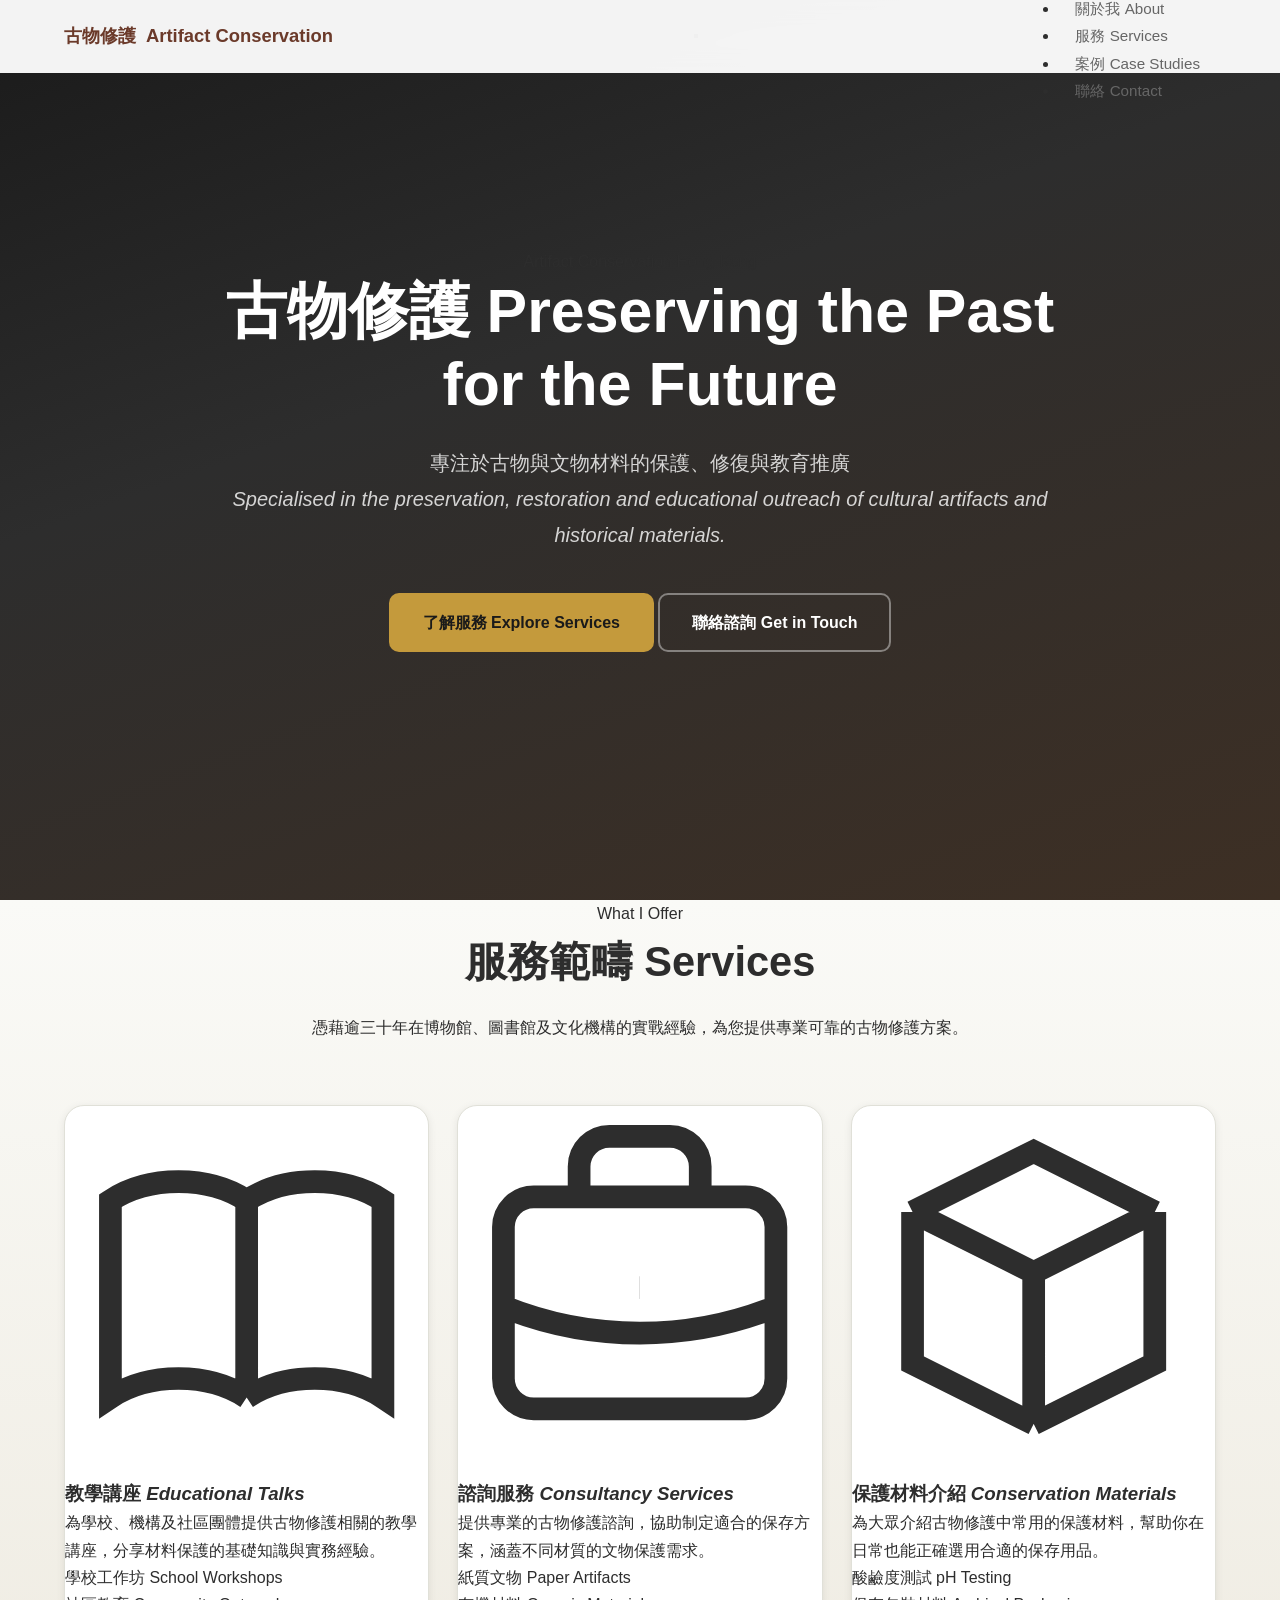
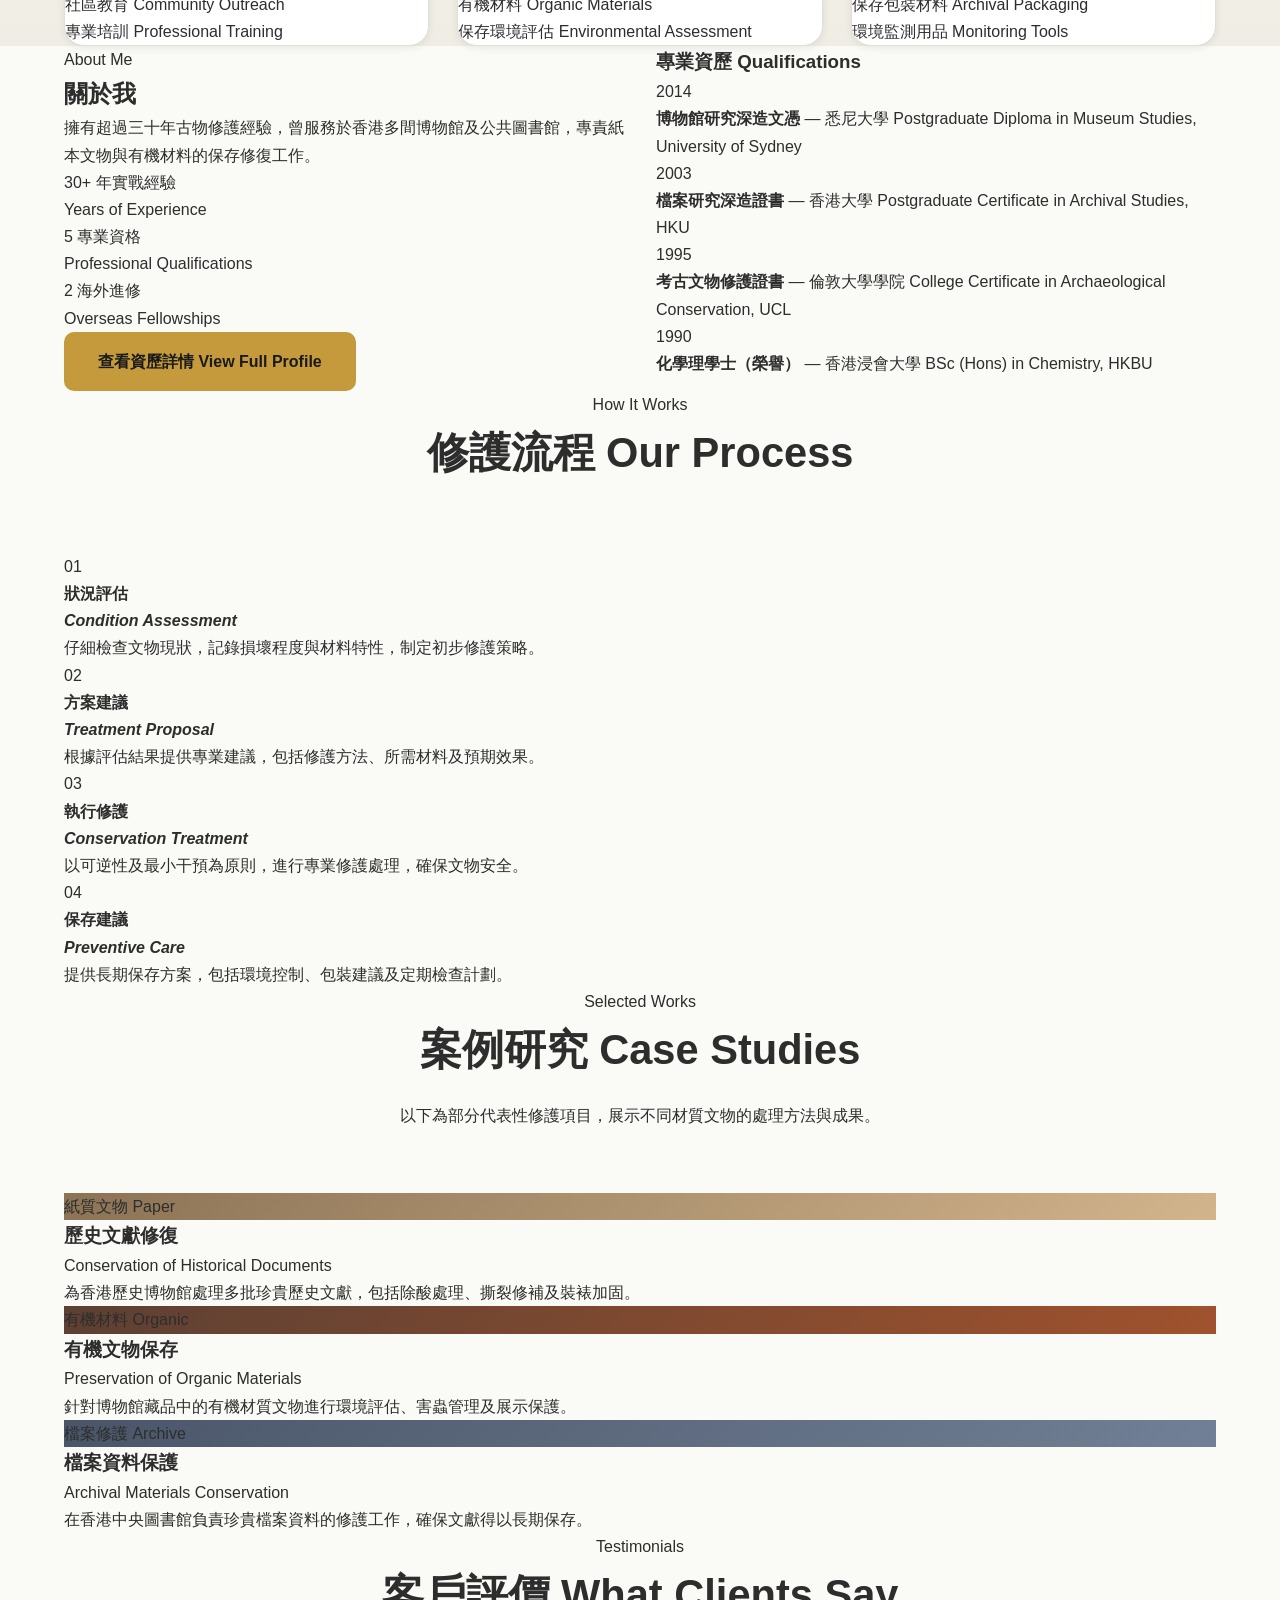
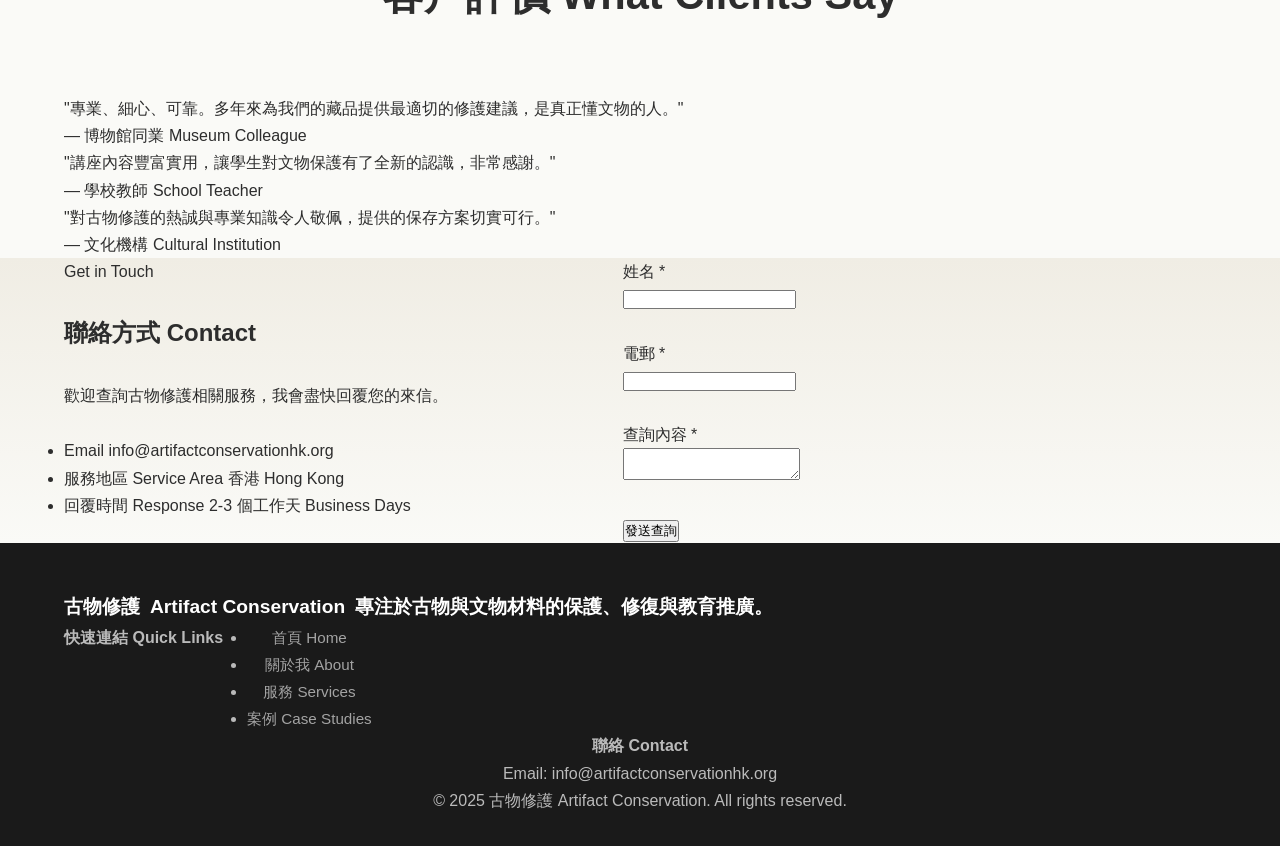
==== commit 5e2b3544: "Add contact form to index.html" ====
--- a/index.html
+++ b/index.html
@@ -285,6 +285,29 @@
                 </li>
             </ul>
         </div>
+<form action="https://formly.email/submit" method="POST">
+  <input type="hidden" name="access_key" value="34b2fdf246ca4be6b4ef51a307ec093a">
+  
+  <!-- 可選：自訂郵件主旨 -->
+  <input type="hidden" name="subject" value="網站查詢 - artifactconservationhk.org">
+  
+  <!-- 可選：提交後跳轉的感謝頁面（如果有的話）-->
+  <!-- <input type="hidden" name="redirect" value="https://artifactconservationhk.org/thanks.html"> -->
+  
+  <!-- 防垃圾郵件陷阱欄位（隱藏在畫面上）-->
+  <input type="checkbox" name="botcheck" style="display:none">
+  
+  <label>姓名 *</label><br>
+  <input type="text" name="name" required><br><br>
+  
+  <label>電郵 *</label><br>
+  <input type="email" name="email" required><br><br>
+  
+  <label>查詢內容 *</label><br>
+  <textarea name="message" required></textarea><br><br>
+  
+  <button type="submit">發送查詢</button>
+</form>
 
      
 </div>
